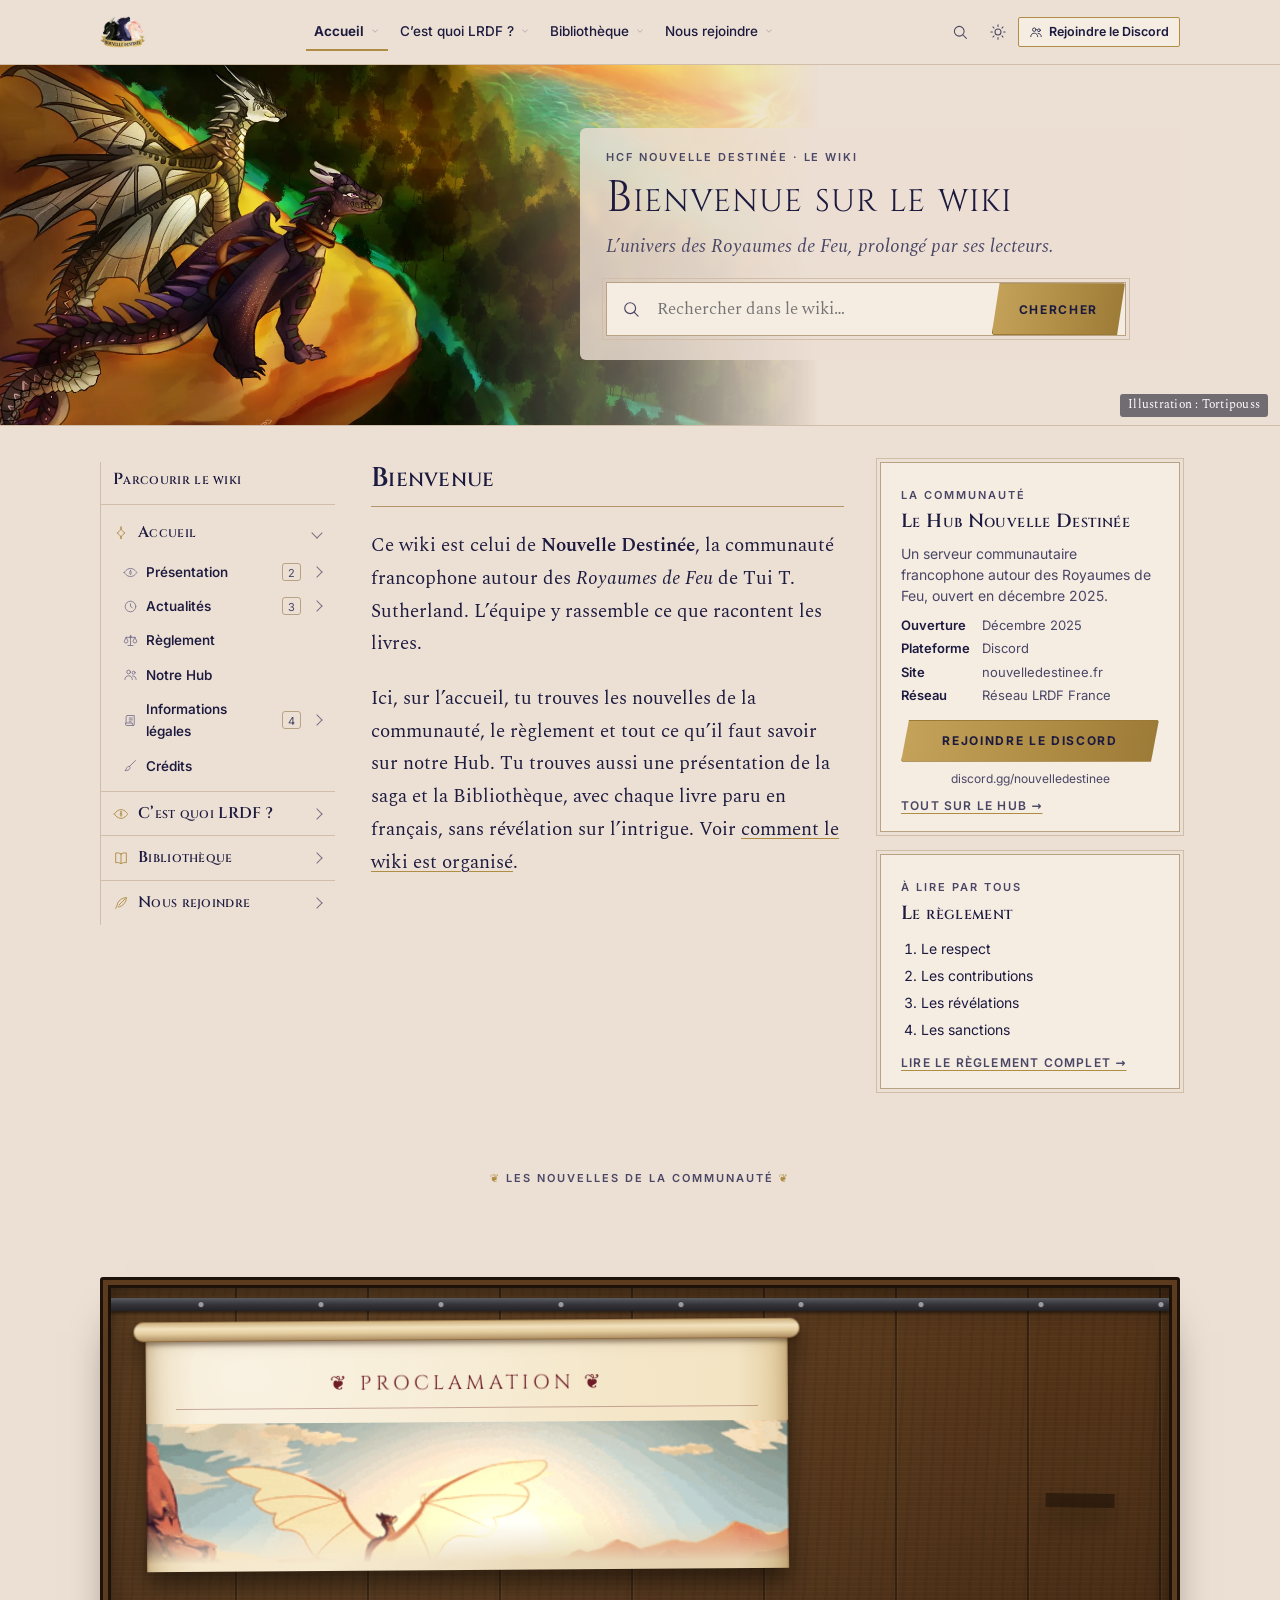
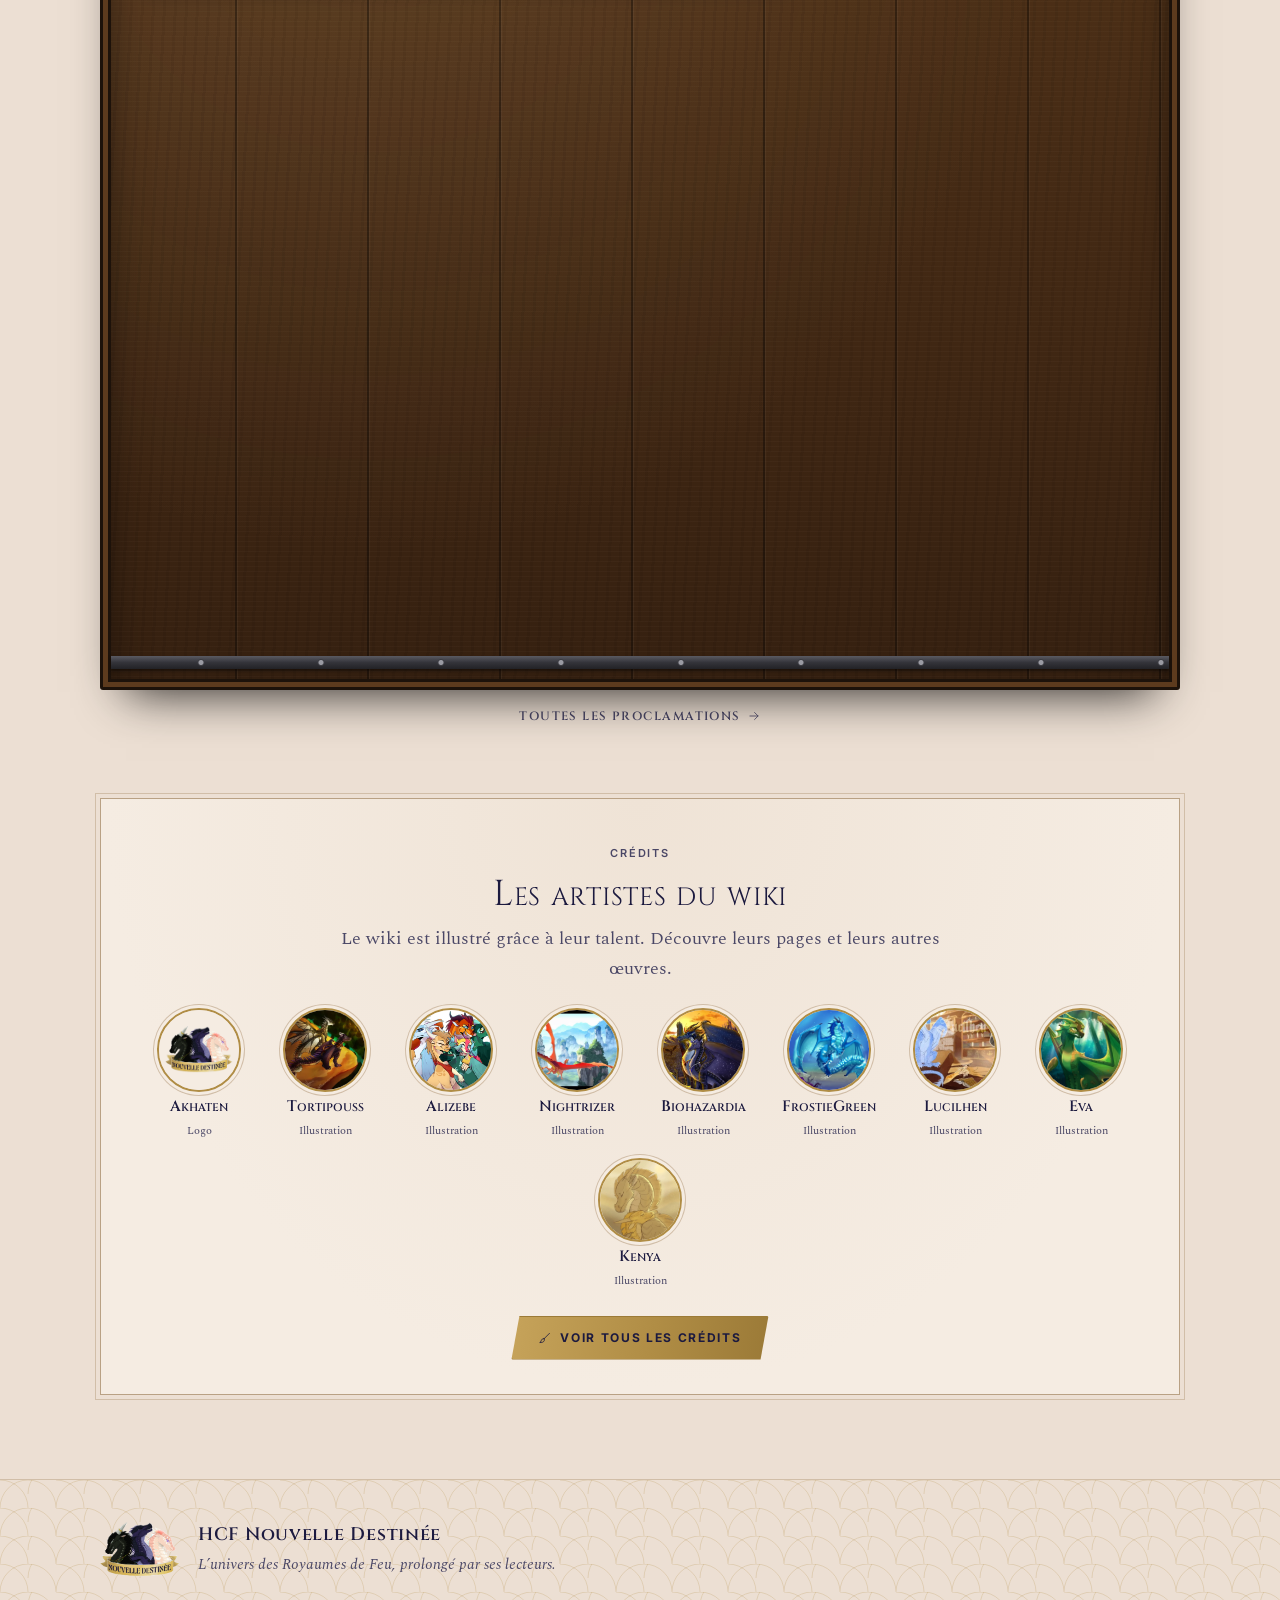
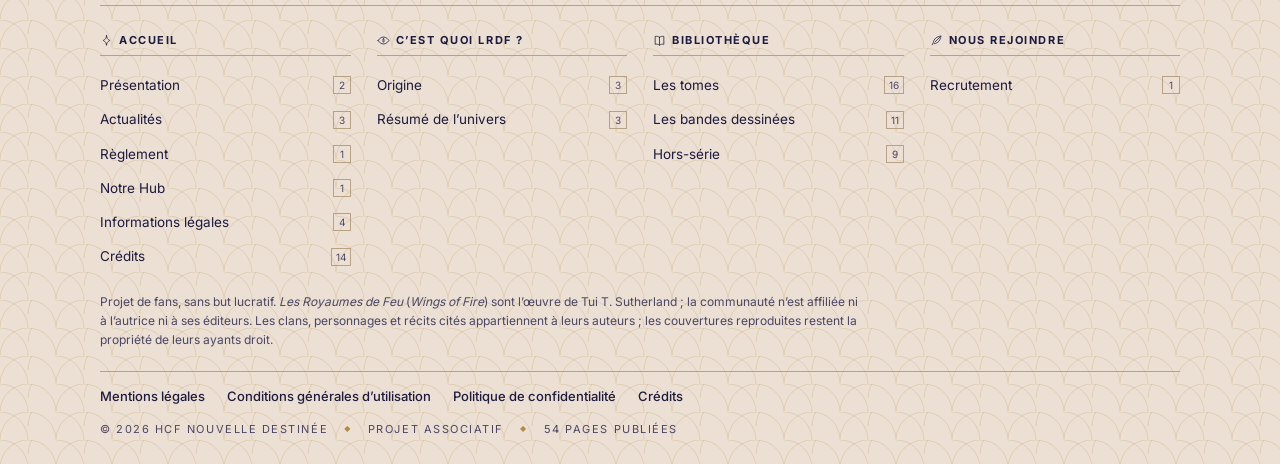
==== index.html @ 65eb78a8 "Ajout du wiki statique (GitHub Pages) Co-authored-by: Copilot App <223556219+Copilot@users.noreply.g" ====
<!DOCTYPE html>
<html lang="fr" data-theme="clair">
<head>
<meta charset="utf-8">
<meta name="viewport" content="width=device-width, initial-scale=1">
<title>Wiki Nouvelle Destinée</title>
<meta name="description" content="Le wiki de Nouvelle Destinée, hub communautaire francophone autour des Royaumes de Feu : la saga, son autrice et tous ses livres parus en français, sans révélation.">
<link rel="icon" href="img/favicon.png">
<link rel="stylesheet" href="css/charte.css">
<link rel="stylesheet" href="css/wiki.css">
<link rel="stylesheet" href="css/statique.css">
</head>
<body>
<a class="lien-evitement" href="#contenu" onclick="event.preventDefault();document.getElementById('contenu').focus()">Aller au contenu</a>
<header id="entete" class="entete"></header>
<main id="contenu" tabindex="-1"></main>
<footer id="pied" class="pied ecailles"></footer>
<noscript><p style="padding:40px;text-align:center">Le wiki a besoin de JavaScript pour s’afficher.</p></noscript>
<script src="js/icones.js"></script>
<script src="js/donnees.js"></script>
<script src="js/wiki.js"></script>
</body>
</html>
---- css/charte.css ----
/* Polices auto-hébergées (fichiers du site) */
@font-face{font-family:'Cinzel';font-weight:400;font-style:normal;font-display:swap;src:url(../fonts/Cinzel-400.woff2) format('woff2')}
@font-face{font-family:'Cinzel';font-weight:600;font-style:normal;font-display:swap;src:url(../fonts/Cinzel-600.woff2) format('woff2')}
@font-face{font-family:'Spectral';font-weight:400;font-style:normal;font-display:swap;src:url(../fonts/Spectral-400.woff2) format('woff2')}
@font-face{font-family:'Spectral';font-weight:400;font-style:italic;font-display:swap;src:url(../fonts/Spectral-400-italic.woff2) format('woff2')}
@font-face{font-family:'Spectral';font-weight:600;font-style:normal;font-display:swap;src:url(../fonts/Spectral-600.woff2) format('woff2')}
@font-face{font-family:'Inter Variable';font-weight:100 900;font-style:normal;font-display:swap;src:url(../fonts/Inter-variable.woff2) format('woff2')}
/* ==========================================================================
   Charte Nouvelle Destinée (CONDITION F-04)
   Parchemin + écailles, encre bleu nuit, accents or ; thème sombre « nuit ».
   ========================================================================== */

:root {
  --fond: #ecdfd3;
  --fond-2: #e4d4c6;
  --papier: #f5ece2;
  --papier-2: #efe3d6;
  --encre: #1c1a3f;
  --encre-2: #4a4766;
  --encre-3: #7a7590;
  --or: #b08d45;
  --or-vif: #c9a55a;
  --or-pale: #e7d3a4;
  --bordeaux: #8c2832;
  --trait: #d1bea8;
  --trait-fort: #b9a184;
  --ombre: 0 1px 0 rgba(255, 255, 255, 0.6) inset, 0 10px 28px -18px rgba(40, 24, 10, 0.45);
  --ecaille: rgba(176, 141, 69, 0.13);
  --voile-hero: linear-gradient(180deg, rgba(236, 223, 211, 0) 0%, rgba(228, 212, 198, 0.6) 100%);
  --rose: #c9a6a6;

  --ciel: #b2221a;
  --sable: #6d5939;
  --boue: #805139;
  --pluie: #006b37;
  --mer: #005fa2;
  --ailesnuit: #5c529b;
  --glace: #00666f;
  --feuille: #4d6400;
  --soie: #963c6b;
  --guepe: #795600;
  --nymphe: #a03b00;

  /* Teintes vitrail (relevées sur les blasons) : décor seulement, jamais pour du texte */
  --ciel-vitrail: #a8140f;
  --sable-vitrail: #b09a78;
  --boue-vitrail: #9c6a52;
  --pluie-vitrail: #3f9a62;
  --mer-vitrail: #1b86cc;
  --ailesnuit-vitrail: #4a3f86;
  --glace-vitrail: #5fc3cc;
  --feuille-vitrail: #7f9a32;
  --soie-vitrail: #d0709f;
  --guepe-vitrail: #d4a52a;
  --nymphe-vitrail: #e2773a;

  --f-titre: 'Cinzel', 'Trajan Pro', Georgia, serif;
  --f-texte: 'Spectral', Georgia, 'Times New Roman', serif;
  --f-ui: 'Inter Variable', 'Inter', system-ui, -apple-system, 'Segoe UI', sans-serif;

  --largeur: 1080px;
  --rayon: 2px;
  color-scheme: light;
}

:root[data-theme='sombre'] {
  --fond: #0e0b24;
  --fond-2: #141033;
  --papier: #19143a;
  --papier-2: #1f1945;
  --encre: #efe6d6;
  --encre-2: #c3b9d4;
  --encre-3: #8d84a6;
  --or: #d2b46d;
  --or-vif: #e2c681;
  --or-pale: #5b4b2a;
  --bordeaux: #d27a82;
  --trait: #2c2557;
  --trait-fort: #3c3470;
  --ombre: 0 1px 0 rgba(255, 255, 255, 0.04) inset, 0 14px 32px -20px rgba(0, 0, 0, 0.8);
  --ecaille: rgba(210, 180, 109, 0.08);
  --voile-hero: linear-gradient(180deg, rgba(14, 11, 36, 0) 0%, rgba(20, 16, 51, 0.7) 100%);
  /* Teintes des clans relevées pour rester lisibles sur la nuit (≥ 4,5:1) */
  --ciel: #e8584a;
  --sable: #9a8563;
  --boue: #b07c64;
  --pluie: #3d9961;
  --mer: #278ed4;
  --ailesnuit: #877fcc;
  --glace: #2a969f;
  --feuille: #779228;
  --soie: #c86997;
  --guepe: #ae8100;
  --nymphe: #d46b2c;
  color-scheme: dark;
}

/* ---------- Base ---------- */
*,
*::before,
*::after {
  box-sizing: border-box;
}
html {
  -webkit-text-size-adjust: 100%;
  scroll-padding-top: 90px;
}
body {
  margin: 0;
  background: var(--fond);
  color: var(--encre);
  font-family: var(--f-texte);
  font-size: 18px;
  line-height: 1.65;
  -webkit-font-smoothing: antialiased;
}
a {
  color: inherit;
  text-decoration-color: var(--or);
  text-underline-offset: 3px;
}
a:hover {
  color: var(--or);
}
img {
  max-width: 100%;
  height: auto;
}
:focus-visible {
  outline: 2px solid var(--or);
  outline-offset: 3px;
}
::selection {
  background: var(--or-pale);
  color: var(--encre);
}
.sr {
  position: absolute !important;
  width: 1px;
  height: 1px;
  overflow: hidden;
  clip: rect(0 0 0 0);
  white-space: nowrap;
}
.lien-evitement {
  position: absolute;
  left: -999px;
  top: 8px;
  background: var(--encre);
  color: var(--papier);
  padding: 8px 14px;
  z-index: 100;
}
.lien-evitement:focus {
  left: 8px;
}

.ecailles {
  background-image: url("data:image/svg+xml,%3Csvg xmlns='http://www.w3.org/2000/svg' width='56' height='28' viewBox='0 0 56 28'%3E%3Cpath d='M0 28a28 28 0 0 1 28-28 28 28 0 0 1 28 28M-28 28A28 28 0 0 1 0 0a28 28 0 0 1 28 28M28 14a28 28 0 0 1 28-28' fill='none' stroke='%23b08d45' stroke-opacity='.22' stroke-width='1'/%3E%3C/svg%3E");
  background-size: 56px 28px;
}
:root[data-theme='sombre'] .ecailles {
  background-image: url("data:image/svg+xml,%3Csvg xmlns='http://www.w3.org/2000/svg' width='56' height='28' viewBox='0 0 56 28'%3E%3Cpath d='M0 28a28 28 0 0 1 28-28 28 28 0 0 1 28 28M-28 28A28 28 0 0 1 0 0a28 28 0 0 1 28 28M28 14a28 28 0 0 1 28-28' fill='none' stroke='%23d2b46d' stroke-opacity='.10' stroke-width='1'/%3E%3C/svg%3E");
}

.conteneur {
  width: min(var(--largeur), calc(100% - 40px));
  margin-inline: auto;
}

/* Typo */
h1,
h2,
h3,
h4 {
  font-family: var(--f-titre);
  font-weight: 500;
  letter-spacing: 0.02em;
  line-height: 1.2;
  color: var(--encre);
}
.titre-maj {
  font-variant: small-caps;
  text-transform: none;
}
.surtitre {
  font-family: var(--f-ui);
  font-size: 11px;
  font-weight: 600;
  letter-spacing: 0.18em;
  text-transform: uppercase;
  color: var(--encre-2);
}
.meta {
  font-family: var(--f-ui);
  font-size: 13px;
  color: var(--encre-3);
}

/* ---------- Boutons ---------- */
.btn {
  display: inline-flex;
  align-items: center;
  justify-content: center;
  gap: 8px;
  font-family: var(--f-ui);
  font-size: 12px;
  font-weight: 700;
  letter-spacing: 0.14em;
  text-transform: uppercase;
  padding: 11px 20px;
  border: 1px solid var(--trait-fort);
  background: var(--papier);
  color: var(--encre);
  text-decoration: none;
  cursor: pointer;
  border-radius: var(--rayon);
  transition: background 0.15s, border-color 0.15s, color 0.15s, transform 0.15s;
}
.btn:hover {
  border-color: var(--or);
  color: var(--encre);
}
.btn-or {
  background: linear-gradient(100deg, #c6a35a, #b08d45 55%, #9b7a37);
  border-color: #9b7a37;
  color: #1c1a3f;
  clip-path: polygon(8px 0, 100% 0, calc(100% - 8px) 100%, 0 100%);
  padding-inline: 26px;
}
.btn-or:hover {
  filter: brightness(1.06);
  color: #1c1a3f;
}
.btn-fin {
  font-size: 11px;
  padding: 7px 12px;
}
.btn[disabled] {
  opacity: 0.55;
  cursor: not-allowed;
}
.btn-lien {
  background: none;
  border: 0;
  padding: 0;
  font: inherit;
  color: inherit;
  cursor: pointer;
  text-decoration: underline;
  text-decoration-color: var(--or);
}

/* ---------- En-tête ---------- */
.entete {
  position: sticky;
  top: 0;
  z-index: 40;
  background: color-mix(in srgb, var(--fond) 92%, transparent);
  backdrop-filter: blur(8px);
  border-bottom: 1px solid var(--trait);
}
.entete-ligne {
  display: flex;
  align-items: center;
  gap: 24px;
  height: 64px;
}
.marque {
  display: flex;
  align-items: center;
  gap: 10px;
  text-decoration: none;
  flex-shrink: 0;
}
.marque img {
  width: 46px;
  height: auto;
}
.marque-texte {
  display: flex;
  flex-direction: column;
  line-height: 1;
}
.marque-texte small {
  font-family: var(--f-ui);
  font-size: 9px;
  letter-spacing: 0.32em;
  color: var(--or);
  font-weight: 700;
}
.marque-texte span {
  font-family: var(--f-titre);
  font-size: 15px;
  letter-spacing: 0.06em;
}
.nav-principale {
  display: flex;
  align-items: center;
  gap: 4px;
  margin-inline: auto;
}
.nav-item {
  position: relative;
}
.nav-bouton {
  display: inline-flex;
  align-items: center;
  gap: 6px;
  font-family: var(--f-ui);
  font-size: 13.5px;
  font-weight: 500;
  color: var(--encre);
  background: none;
  border: 0;
  padding: 10px 10px;
  cursor: pointer;
  text-decoration: none;
  border-bottom: 2px solid transparent;
}
.nav-bouton[aria-current='true'] {
  border-bottom-color: var(--or);
  font-weight: 650;
}
.nav-bouton svg {
  width: 15px;
  height: 15px;
  color: var(--encre-2);
}
.nav-bouton .chevron {
  width: 10px;
  height: 10px;
  opacity: 0.55;
}
.cadenas {
  width: 12px !important;
  height: 12px !important;
  color: var(--or) !important;
}
.mega {
  position: absolute;
  top: calc(100% + 6px);
  left: 50%;
  transform: translateX(-50%);
  width: 320px;
  background: var(--papier);
  border: 1px solid var(--trait-fort);
  box-shadow: var(--ombre), 0 18px 40px -20px rgba(0, 0, 0, 0.35);
  padding: 16px;
  z-index: 50;
}
.mega p {
  font-size: 14px;
  line-height: 1.45;
  color: var(--encre-2);
  margin: 0 0 12px;
  padding-bottom: 12px;
  border-bottom: 1px solid var(--trait);
}
.mega a {
  display: grid;
  grid-template-columns: 30px 1fr auto;
  gap: 10px;
  align-items: center;
  padding: 8px 6px;
  text-decoration: none;
}
.mega a:hover {
  background: var(--papier-2);
  color: var(--encre);
}
.mega .ico-tuile {
  width: 30px;
  height: 30px;
  display: grid;
  place-items: center;
  border: 1px solid var(--trait-fort);
  color: var(--encre-2);
}
.mega .ico-tuile svg {
  width: 15px;
  height: 15px;
}
.mega strong {
  display: block;
  font-family: var(--f-titre);
  font-weight: 600;
  font-size: 14px;
  letter-spacing: 0.04em;
}
.mega small {
  font-family: var(--f-ui);
  font-size: 12px;
  color: var(--encre-3);
}
.compteur {
  font-family: var(--f-ui);
  font-size: 10px;
  min-width: 18px;
  height: 18px;
  padding: 0 4px;
  display: inline-grid;
  place-items: center;
  border: 1px solid var(--trait-fort);
  color: var(--encre-2);
}
.outils {
  display: flex;
  align-items: center;
  gap: 6px;
}
.outil {
  width: 36px;
  height: 36px;
  display: grid;
  place-items: center;
  background: none;
  border: 0;
  color: var(--encre-2);
  cursor: pointer;
  text-decoration: none;
}
.outil:hover {
  color: var(--or);
}
.outil svg {
  width: 18px;
  height: 18px;
}
.touche {
  font-family: var(--f-ui);
  font-size: 10px;
  border: 1px solid var(--trait-fort);
  padding: 0 5px;
  margin-left: -6px;
  color: var(--encre-3);
}
.compte-menu {
  position: relative;
}
.compte-menu summary {
  list-style: none;
  cursor: pointer;
}
.compte-menu summary::-webkit-details-marker {
  display: none;
}
.compte-menu .mega {
  left: auto;
  right: 0;
  transform: none;
  width: 260px;
}
.burger {
  display: none;
}

/* Barre secondaire (onglets) */
.sous-nav {
  border-bottom: 1px solid var(--trait);
  background: color-mix(in srgb, var(--papier) 60%, transparent);
}
.sous-nav .conteneur {
  display: flex;
  gap: 4px;
  overflow-x: auto;
  scrollbar-width: none;
}
.sous-nav a {
  display: inline-flex;
  align-items: center;
  gap: 8px;
  padding: 12px 12px;
  font-family: var(--f-ui);
  font-size: 13px;
  text-decoration: none;
  white-space: nowrap;
  border-bottom: 2px solid transparent;
  color: var(--encre-2);
}
.sous-nav a[aria-current='page'] {
  color: var(--encre);
  border-bottom-color: var(--or);
  font-weight: 650;
}
.sous-nav .racine {
  font-weight: 650;
  color: var(--encre);
  border-right: 1px solid var(--trait);
  margin-right: 6px;
}
.sous-nav svg {
  width: 14px;
  height: 14px;
}

/* ---------- Héros ---------- */
.hero {
  position: relative;
  border-bottom: 1px solid var(--trait);
  padding: 30px 0 38px;
}
.hero::after {
  content: '';
  position: absolute;
  inset: 0;
  background: var(--voile-hero);
  pointer-events: none;
}
.hero > * {
  position: relative;
  z-index: 1;
}
.ariane {
  display: flex;
  flex-wrap: wrap;
  gap: 6px;
  font-family: var(--f-ui);
  font-size: 11px;
  letter-spacing: 0.12em;
  text-transform: uppercase;
  color: var(--encre-2);
  margin: 0 0 22px;
  padding: 0;
  list-style: none;
}
.ariane li + li::before {
  content: '›';
  margin-right: 6px;
  opacity: 0.5;
}
.ariane a {
  text-decoration: none;
}
.ariane [aria-current] {
  color: var(--encre);
  font-weight: 650;
}
.hero-grille {
  display: grid;
  grid-template-columns: auto 1fr auto;
  gap: 28px;
  align-items: start;
}
.hero h1 {
  font-size: clamp(30px, 4.6vw, 50px);
  margin: 4px 0 12px;
  font-variant: small-caps;
}
.hero .chapo {
  font-size: 19px;
  line-height: 1.6;
  color: var(--encre-2);
  max-width: 560px;
  margin: 0;
}
.hero .chapo.avertissement {
  color: var(--bordeaux);
  font-style: italic;
}
.tuile {
  width: 96px;
  height: 96px;
  display: grid;
  place-items: center;
  border: 1px solid var(--trait-fort);
  background: var(--papier);
  color: var(--encre);
  box-shadow: var(--ombre);
}
.tuile svg {
  width: 40px;
  height: 40px;
}
.etiquettes {
  display: flex;
  flex-wrap: wrap;
  gap: 8px;
  margin-top: 18px;
}
.etiquette {
  font-family: var(--f-ui);
  font-size: 10.5px;
  font-weight: 650;
  letter-spacing: 0.12em;
  text-transform: uppercase;
  border: 1px solid var(--trait-fort);
  padding: 3px 8px;
  color: var(--encre-2);
  background: var(--papier);
}
.etiquette::before {
  content: '• ';
}
.etiquette.canon {
  background: var(--papier-2);
  color: var(--encre);
}
.etiquette.communaute {
  border-color: var(--or);
  color: var(--or);
}
.couverture-hero {
  width: 170px;
  box-shadow: 8px 10px 0 -2px var(--trait), var(--ombre);
  border-right: 6px solid var(--papier-2);
}
.medaillon {
  width: 100px;
  height: 100px;
  border-radius: 50%;
  overflow: hidden;
  border: 4px solid var(--papier);
  box-shadow: 0 0 0 1px var(--trait-fort), 0 10px 22px -12px rgba(0, 0, 0, 0.5);
  background: var(--papier-2);
  display: grid;
  place-items: center;
}
.medaillon img {
  width: 100%;
  height: 100%;
  object-fit: cover;
}
.medaillon-vide {
  font-family: var(--f-titre);
  font-size: 30px;
  color: var(--or);
}

/* ---------- Cartes ---------- */
.grille-cartes {
  display: grid;
  grid-template-columns: repeat(auto-fill, minmax(min(230px, 100%), 1fr));
  gap: 18px;
  padding: 36px 0 56px;
}
.carte {
  position: relative;
  display: flex;
  flex-direction: column;
  background: var(--papier);
  border: 1px solid var(--trait);
  outline: 1px solid var(--trait);
  outline-offset: 3px;
  padding: 20px 20px 16px;
  text-decoration: none;
  transition: transform 0.18s, box-shadow 0.18s, border-color 0.18s;
  box-shadow: var(--ombre);
  min-height: 210px;
}
.carte:hover {
  transform: translateY(-2px);
  border-color: var(--or);
  color: var(--encre);
}
.carte .ico {
  color: var(--encre);
  margin-bottom: 14px;
}
.carte .ico svg {
  width: 30px;
  height: 30px;
}
.carte h3 {
  font-size: 18px;
  margin: 4px 0 8px;
  font-variant: small-caps;
}
.carte p {
  font-family: var(--f-ui);
  font-size: 13.5px;
  line-height: 1.55;
  color: var(--encre-2);
  margin: 0 0 14px;
  flex: 1;
}
.carte .pied-carte {
  display: flex;
  justify-content: space-between;
  align-items: center;
  border-top: 1px solid var(--trait);
  padding-top: 10px;
  font-family: var(--f-ui);
  font-size: 11px;
  letter-spacing: 0.14em;
  text-transform: uppercase;
  color: var(--encre-2);
}
.carte .bandeau-carte {
  margin: -20px -20px 16px;
  height: 84px;
  display: grid;
  place-items: center;
  border-bottom: 1px solid var(--trait);
  background: linear-gradient(160deg, var(--papier-2), var(--fond-2));
  color: var(--encre-2);
}
.carte.verrou {
  opacity: 0.88;
}
.carte.verrou .ico-verrou {
  position: absolute;
  top: 12px;
  right: 12px;
  color: var(--or);
}

/* Groupes (cycles, continents) */
.groupe {
  margin: 34px 0 10px;
}
.groupe-titre {
  display: flex;
  align-items: baseline;
  gap: 10px;
  border-left: 3px solid var(--or);
  background: linear-gradient(90deg, var(--papier), transparent);
  padding: 10px 18px;
  margin-bottom: 22px;
}
.groupe-titre h2 {
  font-size: 19px;
  margin: 0;
  font-variant: small-caps;
}
.groupe-titre span {
  font-size: 13px;
  font-style: italic;
  color: var(--encre-2);
}

.grille-couvertures {
  display: grid;
  grid-template-columns: repeat(auto-fill, minmax(min(170px, 100%), 1fr));
  gap: 28px 24px;
}
.couv {
  text-decoration: none;
  text-align: center;
}
.couv .image {
  aspect-ratio: 2 / 3;
  background: linear-gradient(160deg, var(--papier-2), var(--fond-2));
  border: 1px solid var(--trait);
  border-right-width: 6px;
  box-shadow: 6px 8px 0 -3px var(--trait), var(--ombre);
  overflow: hidden;
  display: grid;
  place-items: center;
  transition: transform 0.2s;
}
.couv:hover .image {
  transform: translateY(-3px) rotate(-0.6deg);
}
.couv .image img {
  width: 100%;
  height: 100%;
  object-fit: cover;
}
.couv .type {
  margin-top: 14px;
}
.couv h3 {
  font-size: 14px;
  margin: 4px 0 2px;
  font-variant: small-caps;
}
.couv em {
  font-size: 13px;
  color: var(--encre-2);
}

.grille-medaillons {
  display: grid;
  grid-template-columns: repeat(auto-fill, minmax(min(190px, 100%), 1fr));
  gap: 34px 20px;
  text-align: center;
}
.medaillon-lien {
  text-decoration: none;
}
.medaillon-lien .medaillon {
  width: 132px;
  height: 132px;
  margin: 0 auto 12px;
  transition: transform 0.2s, box-shadow 0.2s;
}
.medaillon-lien:hover .medaillon {
  transform: scale(1.04);
  box-shadow: 0 0 0 1px var(--or), 0 0 0 6px color-mix(in srgb, var(--or) 25%, transparent);
}
.medaillon-lien small {
  font-family: var(--f-ui);
  font-size: 10px;
  letter-spacing: 0.16em;
  text-transform: uppercase;
  color: var(--encre-2);
}
.medaillon-lien h3 {
  font-size: 18px;
  margin: 0 0 6px;
  font-variant: small-caps;
}
.medaillon-lien p {
  font-size: 14px;
  line-height: 1.45;
  color: var(--encre-2);
  margin: 0;
}

/* ---------- Article ---------- */
.article-grille {
  display: grid;
  grid-template-columns: 200px minmax(0, 1fr) 210px;
  gap: 40px;
  padding: 36px 0 70px;
  align-items: start;
}
.panneau {
  background: var(--papier);
  border: 1px solid var(--trait);
  outline: 1px solid var(--trait);
  outline-offset: 3px;
  padding: 14px 14px;
  box-shadow: var(--ombre);
}
.laterale {
  position: sticky;
  top: 86px;
}
.laterale > a.panneau {
  display: flex;
  gap: 10px;
  align-items: center;
  margin-bottom: 18px;
  text-decoration: none;
}
.laterale > a.panneau strong {
  font-family: var(--f-titre);
  font-weight: 600;
  font-size: 15px;
  display: block;
}
.laterale > a.panneau svg {
  width: 18px;
  height: 18px;
  color: var(--encre-2);
}
.liste-laterale {
  list-style: none;
  margin: 0;
  padding: 0;
  border-left: 1px solid var(--trait-fort);
}
.liste-laterale a {
  display: block;
  font-family: var(--f-ui);
  font-size: 13px;
  line-height: 1.35;
  padding: 7px 12px;
  text-decoration: none;
  color: var(--encre-2);
}
.liste-laterale a[aria-current='page'] {
  background: var(--papier-2);
  color: var(--encre);
  font-weight: 650;
  box-shadow: -2px 0 0 var(--or);
}
.cartouche dl {
  margin: 0;
}
.cartouche-titre {
  display: flex;
  align-items: center;
  gap: 8px;
  font-family: var(--f-titre);
  font-size: 12px;
  letter-spacing: 0.16em;
  color: var(--or);
  padding-bottom: 10px;
  border-bottom: 1px solid var(--trait);
  margin-bottom: 10px;
}
.cartouche dt {
  font-family: var(--f-ui);
  font-size: 10px;
  letter-spacing: 0.14em;
  text-transform: uppercase;
  color: var(--encre-3);
  margin-top: 10px;
}
.cartouche dd {
  font-family: var(--f-ui);
  font-size: 13.5px;
  margin: 2px 0 0;
  padding-bottom: 8px;
  border-bottom: 1px solid var(--trait);
}
.cartouche dd:last-child {
  border-bottom: 0;
}
.sommaire {
  margin-top: 26px;
}
.sommaire h2 {
  font-family: var(--f-ui);
  font-size: 11px;
  letter-spacing: 0.16em;
  text-transform: uppercase;
  color: var(--or);
  font-weight: 650;
  margin: 0 0 10px;
}
.sommaire ol {
  list-style: none;
  margin: 0;
  padding: 0;
  border-left: 1px solid var(--trait-fort);
}
.sommaire a {
  display: block;
  font-family: var(--f-ui);
  font-size: 13px;
  padding: 6px 12px;
  text-decoration: none;
  color: var(--encre-2);
}
.sommaire .n3 a {
  padding-left: 26px;
  font-size: 12.5px;
}
.sommaire a.actif {
  color: var(--encre);
  box-shadow: -2px 0 0 var(--or);
  font-weight: 600;
}

/* Corps de texte */
.corps {
  min-width: 0;
}
.corps p {
  margin: 0 0 1.05em;
}
.corps h2 {
  font-size: 24px;
  margin: 1.8em 0 0.6em;
  padding-bottom: 6px;
  border-bottom: 1px solid var(--trait-fort);
  font-variant: small-caps;
}
.corps h3 {
  font-size: 19px;
  margin: 1.5em 0 0.5em;
  font-variant: small-caps;
}
.corps > .section:first-child .bloc:first-child h2 {
  margin-top: 0;
}
.corps blockquote {
  margin: 1.2em 0;
  padding: 4px 0 4px 20px;
  border-left: 3px solid var(--or);
  font-style: italic;
  color: var(--encre-2);
}
.corps ul,
.corps ol {
  padding-left: 1.3em;
}
.corps li {
  margin: 0.25em 0;
}
.lettrine > p:first-of-type::first-letter {
  float: left;
  font-family: var(--f-titre);
  font-size: 3.6em;
  line-height: 0.82;
  padding: 6px 10px 0 0;
  color: var(--or);
}

.section {
  display: grid;
  gap: 28px;
  margin-bottom: 8px;
}
.section.d-1 {
  grid-template-columns: 1fr;
}
.section.d-2 {
  grid-template-columns: 1fr 1fr;
}
.section.d-2-1 {
  grid-template-columns: 2fr 1fr;
}
.section.d-1-2 {
  grid-template-columns: 1fr 2fr;
}
.section.d-3 {
  grid-template-columns: repeat(3, 1fr);
}
.section.fond-parchemin,
.section.fond-ecailles,
.section.fond-nuit {
  padding: 22px 24px;
  margin: 18px 0;
  border: 1px solid var(--trait);
}
.section.fond-parchemin {
  background: var(--papier);
}
.section.fond-nuit {
  background: #17123a;
  color: #efe6d6;
}
.section.fond-nuit h2,
.section.fond-nuit h3 {
  color: #efe6d6;
}
.colonne {
  min-width: 0;
}

.bloc {
  margin-bottom: 1.1em;
}
.t-s {
  font-size: 0.88em;
}
.t-l {
  font-size: 1.12em;
}
.t-xl {
  font-size: 1.3em;
}
.a-centre {
  text-align: center;
}
.a-droite {
  text-align: right;
}
.e-gravure {
  border: 1px solid var(--trait-fort);
  outline: 1px solid var(--trait-fort);
  outline-offset: 4px;
  padding: 16px 18px;
  margin: 10px 4px 20px;
}
.e-ombre {
  box-shadow: 0 14px 30px -18px rgba(0, 0, 0, 0.45);
  background: var(--papier);
  padding: 16px 18px;
}
.e-ecailles {
  padding: 16px 18px;
  border: 1px solid var(--trait);
}
.e-vitrail img {
  border-radius: 50%;
  border: 5px solid var(--papier);
  box-shadow: 0 0 0 1px var(--trait-fort);
}
.c-or {
  color: var(--or);
}
.c-bordeaux {
  color: var(--bordeaux);
}
.c-nuit {
  color: #2d2566;
}
:root[data-theme='sombre'] .c-nuit {
  color: #a99ff0;
}
.c-parchemin {
  color: #8b6f4e;
}
.c-ciel { color: var(--ciel); }
.c-sable { color: var(--sable); }
.c-boue { color: var(--boue); }
.c-pluie { color: var(--pluie); }
.c-mer { color: var(--mer); }
.c-ailesnuit { color: var(--ailesnuit); }
.c-glace { color: var(--glace); }
.c-feuille { color: var(--feuille); }
.c-soie { color: var(--soie); }
.c-guepe { color: var(--guepe); }
.c-nymphe { color: var(--nymphe); }

.bloc-encadre {
  background: var(--papier);
  padding: 18px 20px;
  border: 1px solid var(--trait);
}
.bloc-encadre > strong {
  display: block;
  font-family: var(--f-titre);
  font-size: 16px;
  margin-bottom: 8px;
  letter-spacing: 0.04em;
}
.bloc-citation {
  margin: 1.4em 0;
  text-align: center;
}
.bloc-citation p {
  font-size: 1.25em;
  font-style: italic;
  margin: 0 0 6px;
}
.bloc-citation p::before {
  content: '« ';
  color: var(--or);
}
.bloc-citation p::after {
  content: ' »';
  color: var(--or);
}
.bloc-citation cite {
  font-family: var(--f-ui);
  font-size: 12px;
  letter-spacing: 0.12em;
  text-transform: uppercase;
  color: var(--encre-3);
  font-style: normal;
}
figure {
  margin: 0;
}
.figure img {
  display: block;
  width: 100%;
}
figcaption {
  font-family: var(--f-ui);
  font-size: 12px;
  color: var(--encre-3);
  text-align: center;
  margin-top: 6px;
  line-height: 1.4;
}
figcaption strong {
  display: block;
  color: var(--encre-2);
}
.planches {
  display: grid;
  gap: 16px;
}
.planches.n-2 {
  grid-template-columns: 1fr 1fr;
}
.planches.n-3 {
  grid-template-columns: repeat(3, 1fr);
}
.planches.n-4 {
  grid-template-columns: repeat(2, 1fr);
}
.planches img {
  border: 1px solid var(--trait);
  background: #fff;
}
.bloc-medaillon {
  text-align: center;
}
.bloc-medaillon .medaillon {
  width: 140px;
  height: 140px;
  margin: 0 auto 10px;
}

/* ---------- Blasons de clan (vitraux) ----------
   Le vitrail porte déjà son cerclage de plomb : pas de bord papier ni d'anneau,
   seulement une ombre portée et un halo à la teinte du clan au survol. */
.medaillon.blason {
  border: 0;
  border-radius: 50%;
  background: transparent;
  overflow: visible;
  box-shadow: none;
  filter: drop-shadow(0 8px 10px rgba(40, 24, 10, 0.35));
}
:root[data-theme='sombre'] .medaillon.blason {
  filter: drop-shadow(0 0 14px color-mix(in srgb, var(--halo, var(--or)) 35%, transparent)) drop-shadow(0 8px 12px rgba(0, 0, 0, 0.6));
}
.medaillon.blason img {
  object-fit: contain;
}
.medaillon-lien:hover .medaillon.blason {
  box-shadow: none;
  filter: drop-shadow(0 0 10px color-mix(in srgb, var(--halo, var(--or)) 60%, transparent)) drop-shadow(0 8px 10px rgba(40, 24, 10, 0.35));
}
.medaillon-hero.blason {
  width: 210px;
  height: 210px;
}
@media (max-width: 720px) {
  .medaillon-hero.blason {
    width: 150px;
    height: 150px;
  }
}
.bloc-article {
  margin: 1.6em 0;
}
.bloc-article h2 {
  margin-top: 0 !important;
}
.bloc-tableau {
  overflow-x: auto;
}
.bloc-tableau table {
  width: 100%;
  border-collapse: collapse;
  font-family: var(--f-ui);
  font-size: 14px;
}
.bloc-tableau th,
.bloc-tableau td {
  border-bottom: 1px solid var(--trait);
  padding: 8px 10px;
  text-align: left;
  vertical-align: top;
}
.bloc-tableau th {
  font-size: 11px;
  letter-spacing: 0.12em;
  text-transform: uppercase;
  color: var(--encre-2);
  border-bottom: 2px solid var(--trait-fort);
}
.bloc-pj a {
  display: inline-flex;
  gap: 10px;
  align-items: center;
  padding: 12px 16px;
  border: 1px solid var(--trait-fort);
  background: var(--papier);
  text-decoration: none;
  font-family: var(--f-ui);
  font-size: 14px;
}
.separateur {
  border: 0;
  height: 18px;
  margin: 2em 0;
  background: radial-gradient(circle, var(--or) 2.5px, transparent 3px) center / 18px 18px no-repeat,
    linear-gradient(var(--trait-fort), var(--trait-fort)) center / 100% 1px no-repeat;
}
.separateur.simple {
  background: linear-gradient(var(--trait-fort), var(--trait-fort)) center / 100% 1px no-repeat;
}
.separateur.ecailles {
  height: 14px;
  opacity: 0.8;
}
.cartes-renvoi {
  display: grid;
  grid-template-columns: repeat(auto-fill, minmax(min(190px, 100%), 1fr));
  gap: 14px;
}
.cartes-renvoi .carte {
  min-height: 0;
}

/* Fin d'article */
.fin {
  display: flex;
  align-items: center;
  gap: 16px;
  font-family: var(--f-titre);
  font-size: 11px;
  letter-spacing: 0.2em;
  color: var(--encre-3);
  margin: 46px 0 18px;
}
.fin::before,
.fin::after {
  content: '';
  flex: 1;
  height: 1px;
  background: var(--trait-fort);
}
.fin-ligne {
  display: flex;
  justify-content: space-between;
  align-items: center;
  gap: 16px;
  flex-wrap: wrap;
}
.prec-suiv {
  display: grid;
  grid-template-columns: 1fr 1fr;
  gap: 14px;
  margin-top: 26px;
}
.prec-suiv a {
  display: block;
  padding: 14px 16px;
  border: 1px solid var(--trait);
  outline: 1px solid var(--trait);
  outline-offset: 3px;
  background: var(--papier);
  text-decoration: none;
}
.prec-suiv a:hover {
  border-color: var(--or);
}
.prec-suiv .suiv {
  text-align: right;
  grid-column: 2;
}
.prec-suiv strong {
  display: block;
  font-family: var(--f-titre);
  font-weight: 500;
  font-size: 15px;
  margin-top: 4px;
  font-variant: small-caps;
}

/* Spoiler */
.spoiler {
  border: 1px solid var(--trait-fort);
  outline: 1px solid var(--trait);
  outline-offset: 4px;
  background: var(--papier);
  text-align: center;
  padding: 40px 30px 30px;
  margin-bottom: 30px;
}
.spoiler .oeil {
  width: 50px;
  height: 50px;
  margin: 0 auto 16px;
  border: 1px solid var(--trait-fort);
  border-radius: 50%;
  display: grid;
  place-items: center;
  color: var(--bordeaux);
}
.spoiler h2 {
  font-size: 18px;
  border: 0 !important;
  margin: 0 0 12px !important;
}
.spoiler p {
  font-family: var(--f-ui);
  font-size: 14px;
  color: var(--encre-2);
  max-width: 420px;
  margin: 0 auto 18px;
}
.spoiler label {
  display: inline-flex;
  gap: 8px;
  align-items: center;
  font-family: var(--f-ui);
  font-size: 13px;
  margin-top: 16px;
}
.spoiler small {
  display: block;
  margin-top: 12px;
  font-family: var(--f-ui);
  font-size: 11.5px;
  color: var(--encre-3);
}
.masque {
  display: none;
}

/* Invitation (zone membres) */
.invitation {
  max-width: 620px;
  margin: 50px auto 80px;
  text-align: center;
}
.invitation .panneau {
  padding: 40px 34px;
}
.invitation .cadenas-grand {
  width: 56px;
  height: 56px;
  margin: 0 auto 18px;
  display: grid;
  place-items: center;
  border: 1px solid var(--trait-fort);
  border-radius: 50%;
  color: var(--or);
}
.invitation h2 {
  font-size: 24px;
  font-variant: small-caps;
  margin: 0 0 10px;
}
.invitation p {
  color: var(--encre-2);
}
.invitation .actions {
  display: flex;
  gap: 12px;
  justify-content: center;
  flex-wrap: wrap;
  margin-top: 22px;
}

/* ---------- Formulaires ---------- */
.page-formulaire {
  min-height: calc(100vh - 64px);
  display: grid;
  place-items: center;
  padding: 40px 16px 70px;
}
.formulaire {
  width: min(440px, 100%);
  background: var(--papier);
  border: 1px solid var(--trait-fort);
  outline: 1px solid var(--trait);
  outline-offset: 5px;
  padding: 34px 32px 26px;
  box-shadow: var(--ombre);
}
.formulaire.large {
  width: min(640px, 100%);
}
.formulaire .logo-form {
  display: block;
  width: 190px;
  margin: 0 auto 14px;
}
.formulaire h1 {
  font-size: 26px;
  text-align: center;
  margin: 4px 0 6px;
}
.formulaire .intro {
  text-align: center;
  font-size: 15.5px;
  color: var(--encre-2);
  margin: 0 0 24px;
}
.champ {
  margin-bottom: 16px;
}
.champ label,
.champ .libelle {
  display: block;
  font-family: var(--f-ui);
  font-size: 11px;
  letter-spacing: 0.16em;
  text-transform: uppercase;
  color: var(--encre-2);
  margin-bottom: 6px;
}
.champ input,
.champ textarea,
.champ select {
  width: 100%;
  font: inherit;
  font-family: var(--f-ui);
  font-size: 15px;
  padding: 11px 12px;
  border: 1px solid var(--trait-fort);
  background: var(--fond);
  color: var(--encre);
  border-radius: var(--rayon);
}
.champ input:focus {
  border-color: var(--or);
  outline: none;
  box-shadow: 0 0 0 3px color-mix(in srgb, var(--or) 25%, transparent);
}
.champ .aide {
  font-family: var(--f-ui);
  font-size: 12px;
  color: var(--encre-3);
  margin-top: 5px;
}
.mdp {
  position: relative;
}
.mdp button {
  position: absolute;
  right: 8px;
  top: 50%;
  transform: translateY(-50%);
  background: none;
  border: 0;
  font-family: var(--f-ui);
  font-size: 10px;
  letter-spacing: 0.14em;
  text-transform: uppercase;
  color: var(--encre-2);
  cursor: pointer;
}
.case {
  display: flex;
  gap: 10px;
  align-items: flex-start;
  font-family: var(--f-ui);
  font-size: 13.5px;
  line-height: 1.45;
  margin-bottom: 10px;
}
.case input {
  margin-top: 3px;
  accent-color: var(--or);
  width: 16px;
  height: 16px;
  flex-shrink: 0;
}
.piege {
  position: absolute;
  left: -5000px;
}
.formulaire .btn-or {
  width: 100%;
  margin-top: 8px;
  padding-block: 13px;
}
.formulaire .bas {
  text-align: center;
  font-family: var(--f-ui);
  font-size: 13px;
  color: var(--encre-2);
  margin-top: 20px;
  padding-top: 16px;
  border-top: 1px solid var(--trait);
}
.formulaire .liens-bas {
  display: flex;
  justify-content: center;
  gap: 22px;
  font-family: var(--f-ui);
  font-size: 11px;
  letter-spacing: 0.14em;
  text-transform: uppercase;
  margin-top: 16px;
}
.formulaire .liens-bas a {
  text-decoration: none;
}
.alerte {
  font-family: var(--f-ui);
  font-size: 14px;
  padding: 11px 14px;
  margin-bottom: 18px;
  border-left: 3px solid var(--bordeaux);
  background: color-mix(in srgb, var(--bordeaux) 10%, transparent);
}
.alerte.ok {
  border-color: #3d7a50;
  background: color-mix(in srgb, #3d7a50 12%, transparent);
}
.alerte.info {
  border-color: var(--or);
  background: color-mix(in srgb, var(--or) 12%, transparent);
}
.codes-secours {
  display: grid;
  grid-template-columns: 1fr 1fr;
  gap: 6px 14px;
  font-family: 'Courier New', monospace;
  font-size: 15px;
  background: var(--fond);
  border: 1px dashed var(--trait-fort);
  padding: 14px;
  margin: 14px 0;
}
.qr {
  display: block;
  margin: 10px auto;
  background: #fff;
  padding: 8px;
  border: 1px solid var(--trait);
}
.cle-manuelle {
  font-family: 'Courier New', monospace;
  font-size: 13px;
  word-break: break-all;
  text-align: center;
  background: var(--fond);
  padding: 8px;
}

/* Mon compte */
.compte-grille {
  display: grid;
  grid-template-columns: 1fr 1fr;
  gap: 22px;
  padding: 34px 0 70px;
}
.compte-grille .panneau {
  padding: 22px 22px;
}
.compte-grille h2 {
  font-size: 18px;
  margin: 0 0 12px;
  font-variant: small-caps;
}
.compte-grille .large {
  grid-column: 1 / -1;
}
.danger {
  border-color: color-mix(in srgb, var(--bordeaux) 50%, var(--trait)) !important;
}

/* Recherche */
.recherche-form {
  display: flex;
  gap: 10px;
  margin: 24px 0;
}
.recherche-form input {
  flex: 1;
  font-family: var(--f-ui);
  font-size: 17px;
  padding: 13px 14px;
  border: 1px solid var(--trait-fort);
  background: var(--papier);
  color: var(--encre);
}
.resultats {
  list-style: none;
  padding: 0;
  margin: 0 0 60px;
}
.resultats li {
  border-bottom: 1px solid var(--trait);
  padding: 16px 0;
}
.resultats a {
  font-family: var(--f-titre);
  font-size: 19px;
  text-decoration: none;
  font-variant: small-caps;
}
.resultats p {
  margin: 4px 0 0;
  font-size: 15.5px;
  color: var(--encre-2);
}
.resultats mark {
  background: var(--or-pale);
  color: var(--encre);
  padding: 0 2px;
}

/* ---------- Accueil ---------- */
.accueil-hero {
  text-align: center;
  padding: 46px 0 40px;
  border-bottom: 1px solid var(--trait);
  position: relative;
}
.accueil-hero img.logo {
  width: min(420px, 80vw);
  filter: drop-shadow(0 16px 24px rgba(40, 20, 10, 0.25));
}
.accueil-hero h1 {
  font-size: clamp(26px, 4vw, 40px);
  margin: 14px 0 8px;
  font-variant: small-caps;
}
.accueil-hero .accroche {
  font-style: italic;
  font-size: 20px;
  color: var(--encre-2);
  margin: 0 auto 22px;
  max-width: 640px;
}
.accueil-hero .actions {
  display: flex;
  gap: 12px;
  justify-content: center;
  flex-wrap: wrap;
}
.accueil-texte {
  max-width: 720px;
  margin: 36px auto 0;
}
.titre-section {
  text-align: center;
  margin: 46px 0 0;
}
.titre-section h2 {
  font-size: 26px;
  font-variant: small-caps;
  margin: 6px 0 0;
}

/* ---------- Pied de page ---------- */
.pied {
  border-top: 1px solid var(--trait);
  padding: 40px 0 26px;
  margin-top: 20px;
}
.pied-haut {
  display: flex;
  gap: 18px;
  align-items: center;
  padding-bottom: 26px;
  border-bottom: 1px solid var(--trait-fort);
  margin-bottom: 28px;
}
.pied-haut img {
  width: 80px;
}
.pied-haut strong {
  font-family: var(--f-titre);
  font-size: 18px;
  font-weight: 600;
  letter-spacing: 0.04em;
  display: block;
}
.pied-haut em {
  font-size: 15px;
  color: var(--encre-2);
}
.pied-colonnes {
  display: grid;
  grid-template-columns: repeat(auto-fit, minmax(min(160px, 100%), 1fr));
  gap: 26px;
}
.pied h2 {
  display: flex;
  gap: 6px;
  align-items: center;
  font-family: var(--f-ui);
  font-size: 11px;
  font-weight: 700;
  letter-spacing: 0.14em;
  text-transform: uppercase;
  margin: 0 0 12px;
  padding-bottom: 8px;
  border-bottom: 1px solid var(--trait-fort);
}
.pied h2 svg {
  width: 13px;
  height: 13px;
}
.pied ul {
  list-style: none;
  margin: 0;
  padding: 0;
}
.pied li a,
.pied li button {
  display: flex;
  justify-content: space-between;
  align-items: center;
  width: 100%;
  font-family: var(--f-ui);
  font-size: 13.5px;
  padding: 6px 0;
  text-decoration: none;
  color: var(--encre);
  background: none;
  border: 0;
  cursor: pointer;
  text-align: left;
}
.pied li a:hover,
.pied li button:hover {
  color: var(--or);
}
.pied details {
  margin-top: 28px;
  border-top: 1px solid var(--trait-fort);
  border-bottom: 1px solid var(--trait-fort);
  padding: 10px 0;
}
.pied details summary {
  font-family: var(--f-ui);
  font-size: 11px;
  letter-spacing: 0.14em;
  text-transform: uppercase;
  cursor: pointer;
  color: var(--encre-2);
}
.pied details p {
  font-family: var(--f-ui);
  font-size: 12.5px;
  color: var(--encre-2);
  line-height: 1.6;
  max-width: 760px;
}
.pied-bas {
  display: flex;
  flex-wrap: wrap;
  gap: 10px 16px;
  font-family: var(--f-ui);
  font-size: 11px;
  letter-spacing: 0.14em;
  text-transform: uppercase;
  color: var(--encre-2);
  margin-top: 16px;
}
.pied-bas span + span::before {
  content: '◆';
  color: var(--or);
  margin-right: 16px;
  font-size: 8px;
  vertical-align: 2px;
}

/* Bandeau d'aperçu */
.bandeau-apercu {
  position: sticky;
  top: 0;
  z-index: 60;
  background: var(--encre);
  color: var(--papier);
  font-family: var(--f-ui);
  font-size: 12px;
  letter-spacing: 0.08em;
  padding: 7px 14px;
  display: flex;
  justify-content: space-between;
  gap: 10px;
}
.bandeau-apercu button {
  background: none;
  border: 1px solid currentColor;
  color: inherit;
  font: inherit;
  padding: 2px 8px;
  cursor: pointer;
}

/* ---------- Responsive ---------- */
@media (max-width: 1080px) {
  .article-grille {
    grid-template-columns: minmax(0, 1fr) 220px;
  }
  .article-grille .laterale {
    display: none;
  }
}
@media (max-width: 860px) {
  body {
    font-size: 17px;
  }
  .burger {
    display: grid;
  }
  .nav-principale {
    display: none;
    position: absolute;
    top: 64px;
    left: 0;
    right: 0;
    flex-direction: column;
    align-items: stretch;
    background: var(--papier);
    border-bottom: 1px solid var(--trait-fort);
    padding: 10px 16px 18px;
    gap: 0;
    max-height: calc(100vh - 64px);
    overflow-y: auto;
  }
  .nav-principale.ouverte {
    display: flex;
  }
  .nav-principale .mega {
    position: static;
    transform: none;
    width: auto;
    box-shadow: none;
    border: 0;
    border-left: 2px solid var(--or);
    margin: 0 0 8px 10px;
    padding: 6px 10px;
    background: transparent;
  }
  .nav-principale .mega p {
    display: none;
  }
  .masquer-mobile {
    display: none !important;
  }
  .article-grille {
    grid-template-columns: 1fr;
    gap: 26px;
  }
  .article-grille .droite {
    order: -1;
  }
  .sommaire {
    display: none;
  }
  .hero-grille {
    grid-template-columns: 1fr;
  }
  .hero-grille > .visuel {
    order: -1;
  }
  .tuile {
    width: 64px;
    height: 64px;
  }
  .couverture-hero {
    width: 120px;
  }
  .section.d-2,
  .section.d-2-1,
  .section.d-1-2,
  .section.d-3 {
    grid-template-columns: 1fr;
  }
  .planches.n-3 {
    grid-template-columns: 1fr 1fr;
  }
  .compte-grille {
    grid-template-columns: 1fr;
  }
  .prec-suiv {
    grid-template-columns: 1fr;
  }
  .prec-suiv .suiv {
    grid-column: auto;
  }
  .formulaire {
    padding: 26px 20px 20px;
  }
}
@media (prefers-reduced-motion: reduce) {
  * {
    transition: none !important;
    animation: none !important;
  }
}
@media print {
  .entete,
  .sous-nav,
  .pied,
  .laterale,
  .sommaire,
  .fin-ligne .btn {
    display: none !important;
  }
  .article-grille {
    grid-template-columns: 1fr 200px;
  }
}

/* ---------- Ajustements ---------- */
:where(svg) {
  width: 1.15em;
  height: 1.15em;
  flex-shrink: 0;
}
.nav-bouton,
.btn,
.outils {
  white-space: nowrap;
}
.bandeau-carte svg {
  width: 34px;
  height: 34px;
}
.cartouche-titre svg {
  width: 14px;
  height: 14px;
}
.carte .ico-verrou {
  width: 16px;
  height: 16px;
}
@media (max-width: 1180px) {
  .nav-bouton {
    padding: 10px 7px;
    font-size: 13px;
  }
  .nav-bouton > svg:first-child {
    display: none;
  }
  .entete-ligne {
    gap: 14px;
  }
}
.hero-grille.hero-page {
  grid-template-columns: 1fr auto;
}
@media (max-width: 860px) {
  .hero-grille,
  .hero-grille.hero-page {
    grid-template-columns: 1fr;
    gap: 16px;
  }
  .hero .chapo {
    font-size: 17px;
  }
  .entete-ligne {
    gap: 8px;
  }
  .outils {
    gap: 0;
    margin-left: auto;
  }
  .touche {
    display: none;
  }
  .outils .btn-fin {
    padding: 7px 9px;
    font-size: 10px;
    letter-spacing: 0.08em;
  }
}
@media (max-width: 440px) {
  .marque-texte {
    display: none;
  }
  .marque img {
    width: 52px;
  }
  .ariane {
    font-size: 10px;
  }
}
---- css/wiki.css ----
/* ==========================================================================
   Wiki Nouvelle Destinée — compléments au site v1 (version hébergée sur Claude)
   Livres et blasons animés, tableau de bord staff, éditeur, notes.
   Toutes les valeurs s'appuient sur les jetons de charte.css.
   ========================================================================== */

/* ---------- Bandeau d'état (aperçu hors ligne, etc.) ---------- */
.bandeau-etat {
  font-family: var(--f-ui);
  font-size: 12.5px;
  text-align: center;
  padding: 7px 16px;
  background: var(--or-pale);
  color: var(--encre);
  border-bottom: 1px solid var(--trait-fort);
}

/* ---------- Bouton staff dans l'en-tête ---------- */
.outil.staff {
  position: relative;
}
.pastille {
  position: absolute;
  top: 2px;
  right: 0;
  min-width: 16px;
  height: 16px;
  padding: 0 4px;
  border-radius: 8px;
  background: var(--bordeaux);
  color: #fff;
  font: 600 10px/16px var(--f-ui);
  text-align: center;
}

/* ---------- Corps : éléments rendus depuis le texte ---------- */
.corps ul {
  padding-left: 1.2em;
}
.corps li + li {
  margin-top: 0.3em;
}
.corps table {
  width: 100%;
  border-collapse: collapse;
  font-family: var(--f-ui);
  font-size: 14px;
  margin: 1.2em 0 1.6em;
  background: var(--papier);
  border: 1px solid var(--trait-fort);
}
.corps th {
  text-align: left;
  font-weight: 650;
  font-size: 11px;
  letter-spacing: 0.12em;
  text-transform: uppercase;
  color: var(--encre-2);
  background: var(--papier-2);
  padding: 9px 12px;
  border-bottom: 1px solid var(--trait-fort);
}
.corps td {
  padding: 9px 12px;
  border-top: 1px solid var(--trait);
  vertical-align: top;
  line-height: 1.5;
}
.corps hr {
  border: 0;
  border-top: 1px solid var(--trait-fort);
  margin: 2em 0;
}
.corps code {
  font-family: ui-monospace, Menlo, Consolas, monospace;
  font-size: 0.85em;
  background: var(--papier-2);
  border: 1px solid var(--trait);
  padding: 0 4px;
}
.corps a.lien-mort {
  color: var(--bordeaux);
  text-decoration: underline dotted;
}
.corps .bloc-encadre {
  margin: 1.4em 0;
}
.corps .bloc-encadre p:last-child {
  margin-bottom: 0;
}

/* Passage spoiler repliable */
.spoiler-bloc {
  margin: 1.6em 0;
  border: 1px solid var(--trait-fort);
  outline: 1px solid var(--trait);
  outline-offset: 3px;
  background: var(--papier);
}
.spoiler-bloc > summary {
  list-style: none;
  cursor: pointer;
  display: flex;
  align-items: center;
  gap: 10px;
  padding: 12px 16px;
  font-family: var(--f-ui);
  font-size: 13px;
  font-weight: 600;
  color: var(--bordeaux);
}
.spoiler-bloc > summary::-webkit-details-marker {
  display: none;
}
.spoiler-bloc > summary svg {
  width: 18px;
  height: 18px;
}
.spoiler-bloc > summary small {
  margin-left: auto;
  font-weight: 450;
  color: var(--encre-2);
}
.spoiler-bloc[open] > summary small {
  display: none;
}
.spoiler-bloc > div {
  padding: 2px 18px 6px;
  border-top: 1px dashed var(--trait-fort);
}

/* Sommaire : boutons (le # sert à la navigation entre pages) */
.sommaire button {
  all: unset;
  cursor: pointer;
  display: block;
  font-family: var(--f-ui);
  font-size: 13px;
  color: var(--encre-2);
  padding: 4px 0;
}
.sommaire button:hover {
  color: var(--encre);
}
.sommaire .n3 button {
  padding-left: 14px;
  font-size: 12.5px;
}

/* ==========================================================================
   LIVRES (tomes) — vraie couverture ou couverture dessinée, tranche de pages,
   animation au survol (le livre se soulève et pivote, un reflet passe)
   ========================================================================== */
.grille-livres {
  display: grid;
  grid-template-columns: repeat(auto-fill, minmax(min(178px, 100%), 1fr));
  gap: 40px 34px;
}
.livre-lien {
  text-decoration: none;
  text-align: center;
  display: block;
  perspective: 1000px;
  color: var(--encre);
}
.livre {
  --teinte: var(--or);
  position: relative;
  width: calc(100% - 14px);
  aspect-ratio: 2 / 3;
  transform-style: preserve-3d;
  transform-origin: 30% 100%;
  transition: transform 0.6s cubic-bezier(0.2, 0.7, 0.2, 1);
}
/* Pile de pages, côté droit */
.livre-pages {
  position: absolute;
  top: 1.4%;
  bottom: 1.4%;
  right: -11px;
  width: 13px;
  background:
    linear-gradient(90deg, rgba(0, 0, 0, 0.18), transparent 35%),
    repeating-linear-gradient(90deg, #fbf8f1 0 1px, #ddd3c3 1px 2px);
  border-radius: 0 3px 3px 0;
  box-shadow: inset 0 1px 0 rgba(0, 0, 0, 0.12), inset 0 -1px 0 rgba(0, 0, 0, 0.12), 3px 0 4px -2px rgba(40, 24, 10, 0.25);
}
/* Ombre portée au sol */
.livre::after {
  content: '';
  position: absolute;
  left: -6%;
  right: -12%;
  bottom: -14px;
  height: 18px;
  background: radial-gradient(closest-side, rgba(40, 24, 10, 0.32), transparent);
  transition: transform 0.6s cubic-bezier(0.2, 0.7, 0.2, 1), opacity 0.6s;
  transform: translateZ(-1px);
  pointer-events: none;
}
.livre-couv {
  position: absolute;
  inset: 0;
  overflow: hidden;
  border-radius: 2px 3px 3px 2px;
  box-shadow: 0 1px 0 rgba(255, 255, 255, 0.2) inset, 0 2px 3px rgba(40, 24, 10, 0.18), 0 14px 22px -14px rgba(40, 24, 10, 0.55);
  background:
    radial-gradient(120% 70% at 50% 38%, color-mix(in srgb, var(--teinte) 62%, #1c1a3f) 0%, color-mix(in srgb, var(--teinte) 34%, #0e0b24) 70%, #0e0b24 100%);
  color: #f3e6c8;
}
.livre-couv > img.photo {
  position: absolute;
  inset: 0;
  width: 100%;
  height: 100%;
  object-fit: cover;
}
/* Pli de la reliure, sur les deux types de couverture */
.livre-couv::before {
  content: '';
  position: absolute;
  left: 0;
  top: 0;
  bottom: 0;
  width: 7%;
  z-index: 2;
  background: linear-gradient(90deg, rgba(0, 0, 0, 0.32), rgba(255, 255, 255, 0.14) 45%, rgba(0, 0, 0, 0.16) 75%, transparent);
  pointer-events: none;
}
/* Reflet qui balaie la couverture au survol */
.livre-couv::after {
  content: '';
  position: absolute;
  inset: 0;
  z-index: 3;
  background: linear-gradient(105deg, transparent 38%, rgba(255, 246, 220, 0.38) 50%, transparent 62%);
  background-size: 260% 100%;
  background-position: 130% 0;
  transition: background-position 0.95s ease;
  pointer-events: none;
}
/* Couverture dessinée (quand aucune image n'est envoyée) */
.livre-dessin {
  position: absolute;
  inset: 0;
  display: flex;
  flex-direction: column;
  align-items: center;
  padding: 12% 10% 10%;
}
.livre-cadre {
  position: absolute;
  inset: 6% 7% 6% 13%;
  border: 1px solid color-mix(in srgb, var(--or-vif) 70%, transparent);
  outline: 1px solid color-mix(in srgb, var(--or-vif) 35%, transparent);
  outline-offset: -5px;
}
.livre-num {
  position: relative;
  font: 600 11px/1 var(--f-titre);
  letter-spacing: 0.24em;
  color: var(--or-vif);
  margin-left: 4%;
}
.livre-blason {
  position: relative;
  width: 60%;
  aspect-ratio: 1;
  margin: 12% 0 8% 4%;
  border-radius: 50%;
  filter: drop-shadow(0 6px 10px rgba(0, 0, 0, 0.5));
  transition: transform 0.6s cubic-bezier(0.2, 0.7, 0.2, 1);
}
.livre-blason.sans-blason {
  display: grid;
  place-items: center;
  border: 1px solid color-mix(in srgb, var(--or-vif) 60%, transparent);
  color: var(--or-vif);
}
.livre-blason.sans-blason svg {
  width: 44%;
  height: 44%;
}
.livre-titre {
  position: relative;
  margin-left: 4%;
  font: 600 13px/1.25 var(--f-titre);
  font-variant: small-caps;
  color: #f7ecd4;
  text-wrap: balance;
}
.livre-auteur {
  position: relative;
  margin: auto 0 0 4%;
  font: 500 8.5px/1 var(--f-ui);
  letter-spacing: 0.22em;
  text-transform: uppercase;
  color: color-mix(in srgb, var(--or-vif) 80%, #fff);
}
/* Survol */
.livre-lien:hover .livre,
.livre-lien:focus-visible .livre {
  transform: translateY(-10px) rotateY(-16deg) rotateZ(-0.6deg);
}
.livre-lien:hover .livre::after,
.livre-lien:focus-visible .livre::after {
  transform: translateY(10px) scale(0.92);
  opacity: 0.7;
}
.livre-lien:hover .livre-couv::after,
.livre-lien:focus-visible .livre-couv::after {
  background-position: -30% 0;
}
.livre-lien:hover .livre-blason {
  transform: scale(1.05) rotate(-3deg);
}
:root[data-theme='sombre'] .livre::after {
  background: radial-gradient(closest-side, rgba(0, 0, 0, 0.6), transparent);
}
:root[data-theme='sombre'] .livre-lien:hover .livre-couv {
  box-shadow: 0 0 26px -4px color-mix(in srgb, var(--teinte) 55%, transparent), 0 14px 22px -14px rgba(0, 0, 0, 0.7);
}
.livre-lien .genre {
  display: block;
  margin-top: 26px;
  font: 600 11px/1 var(--f-ui);
  letter-spacing: 0.2em;
  text-transform: uppercase;
  color: var(--encre-2);
}
.livre-lien h3 {
  font-size: 15.5px;
  line-height: 1.3;
  margin: 8px 0 3px;
  font-variant: small-caps;
  letter-spacing: 0.02em;
  transition: color 0.3s;
}
.livre-lien:hover h3 {
  color: var(--bordeaux);
}
.livre-lien em {
  font-size: 13.5px;
  color: var(--encre-2);
}
/* Groupe (cycle) */
.groupe-titre .sous {
  display: block;
  font: italic 14px/1.3 var(--f-texte);
  color: var(--encre-2);
  margin-top: 2px;
}
/* Livre en tête d'une fiche de tome */
.livre-hero {
  width: 190px;
  perspective: 1000px;
}
.livre-hero .livre {
  transform: rotateY(-12deg);
}
.livre-hero:hover .livre {
  transform: rotateY(-22deg) translateY(-6px);
}
.livre-hero:hover .livre-couv::after {
  background-position: -30% 0;
}
/* Couverture cliquable : fiche officielle chez Gallimard Jeunesse */
a.livre-gallimard {
  display: block;
  color: inherit;
  text-decoration: none;
  border-radius: 4px;
}
a.livre-gallimard:focus-visible {
  outline: 2px solid var(--or);
  outline-offset: 6px;
}
.livre-editeur {
  display: flex;
  align-items: center;
  justify-content: center;
  gap: 6px;
  margin-top: 14px;
  font-size: 0.78rem;
  letter-spacing: 0.04em;
  color: var(--encre-2);
  text-align: center;
}
.livre-editeur svg {
  width: 14px;
  height: 14px;
  flex: none;
}
a.livre-gallimard:hover .livre-editeur,
a.livre-gallimard:focus-visible .livre-editeur {
  color: var(--encre);
  text-decoration: underline;
}
/* Étagère de l'accueil */
.etagere {
  display: grid;
  grid-template-columns: repeat(5, 1fr);
  gap: 30px;
  padding: 10px 0 30px;
  border-bottom: 10px solid color-mix(in srgb, var(--or-fonce, #8a6d33) 60%, var(--trait-fort));
  box-shadow: 0 14px 18px -12px rgba(40, 24, 10, 0.45);
}
.etagere .livre-lien .genre,
.etagere .livre-lien em {
  display: none;
}
.etagere .livre-lien h3 {
  font-size: 13.5px;
  margin-top: 22px;
}

/* ==========================================================================
   BLASONS — la lumière traverse le vitrail au survol
   ========================================================================== */
.medaillon.blason {
  position: relative;
  transition: transform 0.6s cubic-bezier(0.2, 0.7, 0.2, 1), filter 0.4s;
}
.medaillon.blason::after {
  content: '';
  position: absolute;
  inset: 3%;
  border-radius: 50%;
  background:
    radial-gradient(circle at 30% 24%, rgba(255, 252, 235, 0.75), rgba(255, 252, 235, 0) 42%),
    conic-gradient(from 200deg, transparent 0 20%, rgba(255, 250, 225, 0.35) 26%, transparent 34% 70%, rgba(255, 250, 225, 0.25) 76%, transparent 84%);
  mix-blend-mode: soft-light;
  opacity: 0;
  transform: rotate(-30deg);
  transition: opacity 0.5s, transform 1.2s cubic-bezier(0.2, 0.7, 0.2, 1);
  pointer-events: none;
}
.medaillon-lien:hover .medaillon.blason,
.medaillon-lien:focus-visible .medaillon.blason,
.medaillon-hero.blason:hover {
  transform: scale(1.07) rotate(-5deg);
}
.medaillon-lien:hover .medaillon.blason::after,
.medaillon-lien:focus-visible .medaillon.blason::after,
.medaillon-hero.blason:hover::after {
  opacity: 1;
  transform: rotate(25deg);
}
.medaillon-lien h3 {
  transition: color 0.3s;
}
.medaillon-lien:hover h3 {
  color: var(--halo-texte, var(--encre));
}
/* Frise des clans sur l'accueil */
.frise-clans {
  display: grid;
  grid-template-columns: repeat(auto-fill, minmax(78px, 1fr));
  gap: 22px 12px;
  margin-bottom: 20px;
}
.frise-clans .medaillon-lien .medaillon {
  width: 84px;
  height: 84px;
  margin-bottom: 8px;
}
.frise-clans .medaillon-lien h3 {
  font-size: 13px;
  margin: 0;
}

@media (prefers-reduced-motion: reduce) {
  .livre,
  .livre::after,
  .livre-blason,
  .medaillon.blason,
  .medaillon.blason::after,
  .livre-couv::after {
    transition: none !important;
  }
  .livre-lien:hover .livre,
  .livre-hero:hover .livre,
  .medaillon-lien:hover .medaillon.blason,
  .medaillon-hero.blason:hover {
    transform: none;
  }
}

/* ==========================================================================
   TABLEAU DE BORD (staff)
   ========================================================================== */
.tb {
  padding: 30px 0 70px;
}
.tb-entete {
  display: flex;
  align-items: flex-end;
  gap: 18px;
  flex-wrap: wrap;
  margin-bottom: 22px;
}
.tb-entete h1 {
  font-size: clamp(26px, 3.6vw, 38px);
  margin: 2px 0 0;
  font-variant: small-caps;
}
.tb-entete .actions {
  margin-left: auto;
  display: flex;
  gap: 10px;
  flex-wrap: wrap;
}
.role {
  display: inline-flex;
  align-items: center;
  gap: 6px;
  font: 600 10.5px/1 var(--f-ui);
  letter-spacing: 0.14em;
  text-transform: uppercase;
  padding: 6px 9px;
  border: 1px solid var(--trait-fort);
  background: var(--papier);
  color: var(--encre-2);
}
.onglets {
  display: flex;
  gap: 2px;
  border-bottom: 1px solid var(--trait-fort);
  margin-bottom: 24px;
  overflow-x: auto;
}
.onglets a {
  font: 500 13.5px/1 var(--f-ui);
  color: var(--encre-2);
  text-decoration: none;
  padding: 12px 14px;
  border-bottom: 2px solid transparent;
  margin-bottom: -1px;
  white-space: nowrap;
  display: inline-flex;
  gap: 8px;
  align-items: center;
}
.onglets a[aria-current='page'] {
  color: var(--encre);
  font-weight: 650;
  border-bottom-color: var(--or);
}
.onglets .compteur {
  margin: 0;
}
.onglets .compteur.chaud {
  background: var(--bordeaux);
  border-color: var(--bordeaux);
  color: #fff;
}
.etat {
  display: inline-block;
  font: 600 10px/1 var(--f-ui);
  letter-spacing: 0.12em;
  text-transform: uppercase;
  padding: 5px 7px;
  border: 1px solid currentColor;
  white-space: nowrap;
}
.etat.publie { color: var(--ok); }
.etat.brouillon { color: var(--encre-2); }
.etat.a-relire { color: #9a5b00; }
.etat.refuse { color: var(--bordeaux); }
:root[data-theme='sombre'] .etat.a-relire { color: #e2b56a; }
:root[data-theme='sombre'] .etat.publie { color: #7fc79a; }

/* Cartes de relecture (style fil de discussion) */
.fil {
  display: grid;
  gap: 16px;
}
.fil-carte {
  display: grid;
  grid-template-columns: 46px 1fr;
  gap: 14px;
  background: var(--papier);
  border: 1px solid var(--trait-fort);
  padding: 16px 18px;
}
.fil-carte .vote {
  display: flex;
  flex-direction: column;
  align-items: center;
  gap: 6px;
  color: var(--encre-2);
  font: 600 12px var(--f-ui);
}
.fil-carte .vote .tuile {
  width: 42px;
  height: 42px;
}
.fil-carte h3 {
  margin: 2px 0 4px;
  font-size: 19px;
  font-variant: small-caps;
}
.fil-carte .meta {
  display: flex;
  gap: 8px 14px;
  flex-wrap: wrap;
  align-items: center;
}
.fil-actions {
  display: flex;
  gap: 8px;
  flex-wrap: wrap;
  margin-top: 12px;
  align-items: center;
}
.fil-actions textarea {
  flex: 1 1 260px;
}
.vide {
  text-align: center;
  padding: 46px 20px;
  border: 1px dashed var(--trait-fort);
  color: var(--encre-2);
  font-family: var(--f-ui);
  font-size: 14px;
  background: var(--papier);
}

/* Différences */
.diff {
  margin-top: 12px;
  border: 1px solid var(--trait);
  background: var(--fond);
  font-family: var(--f-ui);
  font-size: 13px;
}
.diff-champ {
  display: grid;
  grid-template-columns: 140px 1fr;
  gap: 10px;
  padding: 8px 12px;
  border-bottom: 1px solid var(--trait);
}
.diff-champ b {
  font-weight: 600;
  color: var(--encre-2);
}
.diff-lignes {
  font-family: ui-monospace, Menlo, Consolas, monospace;
  font-size: 12px;
  line-height: 1.55;
  max-height: 360px;
  overflow: auto;
  white-space: pre-wrap;
  word-break: break-word;
}
.diff-lignes div {
  padding: 1px 12px;
}
.diff-lignes .plus {
  background: color-mix(in srgb, var(--ok) 16%, transparent);
}
.diff-lignes .moins {
  background: color-mix(in srgb, var(--bordeaux) 14%, transparent);
  text-decoration: line-through;
  text-decoration-color: color-mix(in srgb, var(--bordeaux) 50%, transparent);
}
.diff-lignes .ctx {
  color: var(--encre-3);
}
del.avant {
  color: var(--bordeaux);
}
ins.apres {
  color: var(--ok);
  text-decoration: none;
}

/* Liste des pages */
.filtres {
  display: flex;
  gap: 10px;
  flex-wrap: wrap;
  margin-bottom: 16px;
  align-items: center;
}
.filtres input,
.filtres select,
.champ-mini {
  font: 14px var(--f-ui);
  color: var(--encre);
  background: var(--papier);
  border: 1px solid var(--trait-fort);
  padding: 8px 10px;
  border-radius: var(--rayon);
}
.filtres input {
  flex: 1 1 220px;
}
.table-pages {
  width: 100%;
  border-collapse: collapse;
  font-family: var(--f-ui);
  font-size: 14px;
  background: var(--papier);
  border: 1px solid var(--trait-fort);
}
.table-pages th {
  text-align: left;
  font-size: 10.5px;
  letter-spacing: 0.14em;
  text-transform: uppercase;
  color: var(--encre-2);
  padding: 10px 12px;
  border-bottom: 1px solid var(--trait-fort);
  background: var(--papier-2);
}
.table-pages td {
  padding: 10px 12px;
  border-top: 1px solid var(--trait);
  vertical-align: middle;
}
.table-pages td a.titre {
  color: var(--encre);
  font-weight: 600;
  text-decoration: none;
}
.table-pages td a.titre:hover {
  text-decoration: underline;
}
.table-pages .actions-ligne {
  text-align: right;
  white-space: nowrap;
}
.btn-mini {
  font: 500 12.5px/1 var(--f-ui);
  color: var(--encre);
  background: var(--papier);
  border: 1px solid var(--trait-fort);
  padding: 7px 10px;
  cursor: pointer;
  text-decoration: none;
  display: inline-flex;
  gap: 6px;
  align-items: center;
  border-radius: var(--rayon);
}
.btn-mini:hover {
  background: var(--papier-2);
}
.btn-mini svg {
  width: 14px;
  height: 14px;
}
.btn-mini.danger {
  color: var(--bordeaux);
}
.btn-mini.ok {
  color: var(--ok);
  border-color: currentColor;
}
.btn-mini[disabled] {
  opacity: 0.45;
  cursor: not-allowed;
}

/* Notes & points */
.notes-ajout {
  display: grid;
  grid-template-columns: 1fr auto auto auto;
  gap: 10px;
  margin-bottom: 22px;
  align-items: start;
}
.notes-ajout textarea {
  min-height: 44px;
  resize: vertical;
}
.colonnes-notes {
  display: grid;
  grid-template-columns: repeat(3, 1fr);
  gap: 16px;
}
.colonne-notes {
  background: var(--fond-2);
  border: 1px solid var(--trait);
  padding: 12px;
  min-height: 160px;
}
.colonne-notes h2 {
  font: 650 11px/1 var(--f-ui);
  letter-spacing: 0.16em;
  text-transform: uppercase;
  color: var(--encre-2);
  margin: 2px 2px 12px;
  display: flex;
  justify-content: space-between;
}
.note {
  background: var(--papier);
  border: 1px solid var(--trait-fort);
  border-left: 3px solid var(--or);
  padding: 10px 12px;
  margin-bottom: 10px;
  font-family: var(--f-ui);
  font-size: 13.5px;
  line-height: 1.5;
}
.note.point {
  border-left-color: var(--bordeaux);
}
.note .type {
  font: 650 9.5px/1 var(--f-ui);
  letter-spacing: 0.16em;
  text-transform: uppercase;
  color: var(--encre-2);
}
.note p {
  margin: 6px 0 8px;
  white-space: pre-wrap;
}
.note .pied-note {
  display: flex;
  gap: 6px;
  align-items: center;
  flex-wrap: wrap;
  font-size: 11.5px;
  color: var(--encre-2);
}
.note .pied-note .btn-mini {
  padding: 5px 7px;
}
.note .pied-note .pousse {
  margin-left: auto;
  display: flex;
  gap: 4px;
}

/* Activité */
.activite {
  list-style: none;
  padding: 0;
  margin: 0;
  font-family: var(--f-ui);
  font-size: 14px;
  background: var(--papier);
  border: 1px solid var(--trait-fort);
}
.activite li {
  display: flex;
  gap: 12px;
  align-items: baseline;
  padding: 10px 14px;
  border-top: 1px solid var(--trait);
}
.activite li:first-child {
  border-top: 0;
}
.activite time {
  color: var(--encre-2);
  font-size: 12px;
  min-width: 120px;
}

/* Installation du contenu de départ */
.installation {
  border: 1px solid var(--trait-fort);
  outline: 1px solid var(--trait);
  outline-offset: 4px;
  background: var(--papier);
  padding: 26px 28px;
  margin-bottom: 28px;
}
.installation h2 {
  margin: 0 0 8px;
  font-size: 20px;
}
.jauge {
  height: 8px;
  background: var(--fond-2);
  border: 1px solid var(--trait);
  margin-top: 14px;
}
.jauge span {
  display: block;
  height: 100%;
  background: var(--or);
  width: 0;
  transition: width 0.2s;
}

/* ==========================================================================
   ÉDITEUR
   ========================================================================== */
.editeur {
  display: grid;
  grid-template-columns: minmax(380px, 520px) 1fr;
  min-height: calc(100vh - 64px);
}
.editeur-form {
  border-right: 1px solid var(--trait-fort);
  background: var(--papier);
  padding: 22px 22px 120px;
  overflow: auto;
  max-height: calc(100vh - 64px);
  position: sticky;
  top: 64px;
}
.editeur-apercu {
  overflow: auto;
  max-height: calc(100vh - 64px);
  position: sticky;
  top: 64px;
  background: var(--fond);
}
.editeur-apercu .etiquette-apercu {
  position: sticky;
  top: 0;
  z-index: 5;
  font: 600 10.5px/1 var(--f-ui);
  letter-spacing: 0.16em;
  text-transform: uppercase;
  color: var(--encre-2);
  background: var(--fond-2);
  border-bottom: 1px solid var(--trait);
  padding: 9px 16px;
}
.editeur-form h1 {
  font-size: 22px;
  margin: 0 0 4px;
  font-variant: small-caps;
}
.editeur-form fieldset {
  border: 0;
  border-top: 1px solid var(--trait);
  padding: 14px 0 4px;
  margin: 14px 0 0;
}
.editeur-form legend {
  font: 650 10.5px/1 var(--f-ui);
  letter-spacing: 0.16em;
  text-transform: uppercase;
  color: var(--encre-2);
  padding-right: 8px;
}
.ch {
  display: grid;
  gap: 5px;
  margin-bottom: 12px;
  font-family: var(--f-ui);
}
.ch > span {
  font-size: 12.5px;
  font-weight: 600;
  color: var(--encre);
}
.ch small {
  font-size: 11.5px;
  color: var(--encre-2);
}
.ch input,
.ch select,
.ch textarea,
.notes-ajout textarea,
.notes-ajout select,
.fil-actions textarea {
  font: 14px/1.45 var(--f-ui);
  color: var(--encre);
  background: var(--fond);
  border: 1px solid var(--trait-fort);
  padding: 8px 10px;
  border-radius: var(--rayon);
  width: 100%;
  box-sizing: border-box;
}
.ch textarea.zone-corps {
  font: 14px/1.6 ui-monospace, Menlo, Consolas, monospace;
  min-height: 420px;
  resize: vertical;
  tab-size: 2;
}
.ch input:focus,
.ch select:focus,
.ch textarea:focus {
  outline: 2px solid color-mix(in srgb, var(--or) 55%, transparent);
  outline-offset: 0;
}
.duo {
  display: grid;
  grid-template-columns: 1fr 1fr;
  gap: 10px;
}
.ch-case {
  display: flex;
  gap: 8px;
  align-items: center;
  font: 13.5px var(--f-ui);
  margin-bottom: 10px;
}
.barre-outils {
  display: flex;
  flex-wrap: wrap;
  gap: 4px;
  padding: 6px;
  background: var(--fond-2);
  border: 1px solid var(--trait-fort);
  border-bottom: 0;
}
.barre-outils button,
.barre-outils select {
  font: 500 12px/1 var(--f-ui);
  color: var(--encre);
  background: var(--papier);
  border: 1px solid var(--trait);
  padding: 6px 8px;
  cursor: pointer;
}
.barre-outils button:hover {
  background: var(--papier-2);
}
.barre-outils + textarea {
  border-top-left-radius: 0;
  border-top-right-radius: 0;
}
.lignes-cartouche {
  display: grid;
  gap: 6px;
}
.ligne-cartouche {
  display: grid;
  grid-template-columns: 1fr 1.4fr auto;
  gap: 6px;
}
.ligne-cartouche input {
  font: 13px var(--f-ui);
  color: var(--encre);
  background: var(--fond);
  border: 1px solid var(--trait-fort);
  padding: 7px 8px;
}
.editeur-actions {
  position: fixed;
  left: 0;
  bottom: 0;
  width: min(520px, 100%);
  box-sizing: border-box;
  display: flex;
  gap: 8px;
  flex-wrap: wrap;
  align-items: center;
  padding: 12px 22px;
  background: var(--papier-2);
  border-top: 1px solid var(--trait-fort);
  border-right: 1px solid var(--trait-fort);
  z-index: 20;
}
.editeur-actions .statut-sauvegarde {
  font: 12px var(--f-ui);
  color: var(--encre-2);
  margin-left: auto;
}
.visuel-choisi {
  display: flex;
  gap: 10px;
  align-items: center;
}
.visuel-choisi img {
  width: 64px;
  height: 64px;
  object-fit: cover;
  border: 1px solid var(--trait-fort);
}
@media (max-width: 1000px) {
  .editeur {
    grid-template-columns: 1fr;
  }
  .editeur-form,
  .editeur-apercu {
    position: static;
    max-height: none;
    border-right: 0;
  }
  .editeur-apercu {
    border-top: 2px solid var(--or);
  }
  .editeur-actions {
    width: 100%;
  }
  .colonnes-notes {
    grid-template-columns: 1fr;
  }
  .notes-ajout {
    grid-template-columns: 1fr;
  }
}

/* Fenêtre de dialogue maison (alert/confirm sont bloqués) */
.voile {
  position: fixed;
  inset: 0;
  background: rgba(14, 11, 36, 0.45);
  display: grid;
  place-items: center;
  z-index: 100;
  padding: 20px;
}
.dialogue {
  background: var(--papier);
  border: 1px solid var(--trait-fort);
  outline: 1px solid var(--trait);
  outline-offset: 4px;
  max-width: 460px;
  width: 100%;
  padding: 24px 26px;
  box-shadow: 0 30px 60px -30px rgba(0, 0, 0, 0.6);
}
.dialogue h2 {
  margin: 0 0 8px;
  font-size: 20px;
}
.dialogue p {
  font-family: var(--f-ui);
  font-size: 14px;
  color: var(--encre-2);
}
.dialogue .boutons {
  display: flex;
  gap: 10px;
  justify-content: flex-end;
  margin-top: 18px;
  flex-wrap: wrap;
}

/* Messages éphémères */
.toasts {
  position: fixed;
  right: 18px;
  bottom: 18px;
  display: grid;
  gap: 8px;
  z-index: 120;
}
.toast {
  font: 500 13.5px/1.4 var(--f-ui);
  background: var(--encre);
  color: var(--fond);
  padding: 11px 15px;
  max-width: 340px;
  box-shadow: 0 14px 30px -14px rgba(0, 0, 0, 0.6);
  animation: toast-in 0.25s ease;
}
.toast.erreur {
  background: var(--bordeaux);
  color: #fff;
}
@keyframes toast-in {
  from {
    transform: translateY(8px);
    opacity: 0;
  }
}

/* Recherche */
.recherche-champ {
  width: 100%;
  font: 18px var(--f-texte);
  padding: 14px 16px;
  border: 1px solid var(--trait-fort);
  background: var(--papier);
  color: var(--encre);
  box-sizing: border-box;
  margin: 8px 0 22px;
}
.resultats {
  display: grid;
  gap: 12px;
}
.resultat {
  display: block;
  text-decoration: none;
  background: var(--papier);
  border: 1px solid var(--trait-fort);
  padding: 14px 16px;
}
.resultat:hover {
  background: var(--papier-2);
}
.resultat strong {
  font-family: var(--f-titre);
  font-variant: small-caps;
  font-size: 17px;
  color: var(--encre);
}
.resultat p {
  margin: 4px 0 0;
  font-size: 15px;
  color: var(--encre-2);
}
.resultat mark {
  background: var(--or-pale);
  color: inherit;
}

/* Lien « Modifier cette page » */
.fin-ligne .btn-mini {
  margin-left: auto;
}
.carte .image-carte {
  height: 110px;
  margin: -20px -20px 14px;
  background-size: cover;
  background-position: center;
  border-bottom: 1px solid var(--trait);
}

[hidden] {
  display: none !important;
}
.frise-clans {
  text-align: center;
}

/* ==========================================================================
   ACCUEIL
   ========================================================================== */
.accueil-hero {
  padding: 40px 0 46px;
  overflow: hidden;
}
.accueil-hero::before {
  content: '';
  position: absolute;
  inset: 0;
  background: radial-gradient(60% 55% at 50% 30%, color-mix(in srgb, var(--or-pale) 70%, transparent), transparent 70%);
  pointer-events: none;
}
.accueil-hero > .conteneur {
  position: relative;
}
.accueil-hero img.logo {
  width: min(380px, 76vw);
  transition: transform 0.8s cubic-bezier(0.2, 0.7, 0.2, 1);
}
.accueil-hero img.logo:hover {
  transform: translateY(-4px) scale(1.02);
}
.accueil-recherche {
  display: flex;
  max-width: 560px;
  margin: 0 auto 22px;
  border: 1px solid var(--trait-fort);
  outline: 1px solid var(--trait);
  outline-offset: 3px;
  background: var(--papier);
}
.accueil-recherche svg {
  width: 20px;
  height: 20px;
  margin: 0 4px 0 14px;
  align-self: center;
  color: var(--encre-2);
}
.accueil-recherche input {
  flex: 1;
  border: 0;
  background: transparent;
  font: 17px var(--f-texte);
  color: var(--encre);
  padding: 13px 12px;
  min-width: 0;
}
.accueil-recherche input:focus {
  outline: none;
}
.accueil-chiffres {
  display: flex;
  justify-content: center;
  gap: 10px 34px;
  flex-wrap: wrap;
  margin-top: 30px;
  font-family: var(--f-ui);
  font-size: 12px;
  letter-spacing: 0.16em;
  text-transform: uppercase;
  color: var(--encre-2);
}
.accueil-chiffres strong {
  display: block;
  font: 600 26px/1.1 var(--f-titre);
  letter-spacing: 0;
  color: var(--encre);
}
.section-accueil {
  padding: 8px 0 18px;
}
.section-accueil .lien-suite {
  display: block;
  text-align: center;
  margin-top: 22px;
  font: 600 12px/1 var(--f-ui);
  letter-spacing: 0.16em;
  text-transform: uppercase;
}
.portes {
  display: grid;
  grid-template-columns: repeat(4, 1fr);
  gap: 18px;
  margin-top: 26px;
}
.porte {
  position: relative;
  display: flex;
  flex-direction: column;
  text-decoration: none;
  color: var(--encre);
  background: var(--papier);
  border: 1px solid var(--trait-fort);
  outline: 1px solid var(--trait);
  outline-offset: 3px;
  padding: 22px 20px 18px;
  min-height: 230px;
  overflow: hidden;
  transition: transform 0.35s cubic-bezier(0.2, 0.7, 0.2, 1), box-shadow 0.35s;
}
.porte:hover {
  transform: translateY(-4px);
  box-shadow: 0 20px 34px -22px rgba(40, 24, 10, 0.55);
}
.porte .ico {
  width: 46px;
  height: 46px;
  border: 1px solid var(--trait-fort);
  display: grid;
  place-items: center;
  color: var(--or);
  margin-bottom: 16px;
  background: var(--fond);
  transition: transform 0.5s;
}
.porte:hover .ico {
  transform: rotate(-6deg) scale(1.06);
}
.porte .ico svg {
  width: 24px;
  height: 24px;
}
.porte h3 {
  margin: 4px 0 8px;
  font-size: 20px;
  font-variant: small-caps;
}
.porte p {
  margin: 0;
  font: 14px/1.5 var(--f-ui);
  color: var(--encre-2);
}
.porte ul {
  list-style: none;
  padding: 0;
  margin: auto 0 0;
  padding-top: 14px;
  font: 12.5px/1.9 var(--f-ui);
  color: var(--encre-2);
  border-top: 1px solid var(--trait);
}
.porte ul li::before {
  content: '◆ ';
  color: var(--or);
  font-size: 8px;
  vertical-align: 2px;
}
.bande-nuit {
  position: relative;
  margin: 50px 0 10px;
  background: #17123a;
  color: #efe6d6;
  padding: 50px 0;
  overflow: hidden;
}
.bande-nuit::before {
  content: '';
  position: absolute;
  inset: 0;
  background-image: url("data:image/svg+xml,%3Csvg xmlns='http://www.w3.org/2000/svg' width='56' height='28' viewBox='0 0 56 28'%3E%3Cpath d='M0 28a28 28 0 0 1 28-28 28 28 0 0 1 28 28M-28 28A28 28 0 0 1 0 0a28 28 0 0 1 28 28M28 14a28 28 0 0 1 28-28' fill='none' stroke='%23d2b46d' stroke-opacity='.10' stroke-width='1'/%3E%3C/svg%3E");
}
.bande-nuit .conteneur {
  position: relative;
  display: grid;
  grid-template-columns: 1.2fr 1fr;
  gap: 40px;
  align-items: center;
}
.bande-nuit .surtitre {
  color: #e2c681;
}
.bande-nuit h2 {
  color: #efe6d6;
  font-size: clamp(26px, 3.4vw, 36px);
  font-variant: small-caps;
  margin: 6px 0 12px;
}
.bande-nuit p {
  font-size: 17.5px;
  line-height: 1.6;
  color: #d8cfe4;
  margin: 0 0 22px;
}
.bande-nuit .btn-fin {
  color: #efe6d6;
  border-color: #6b5fa8;
  background: transparent;
}
.bande-nuit .liens-rp {
  display: grid;
  grid-template-columns: 1fr 1fr;
  gap: 10px;
}
.bande-nuit .liens-rp a {
  display: flex;
  gap: 10px;
  align-items: center;
  padding: 14px 14px;
  border: 1px solid #3c3470;
  background: rgba(255, 255, 255, 0.03);
  color: #efe6d6;
  text-decoration: none;
  font: 500 14px var(--f-ui);
  transition: background 0.25s, border-color 0.25s;
}
.bande-nuit .liens-rp a:hover {
  background: rgba(226, 198, 129, 0.08);
  border-color: #e2c681;
}
.bande-nuit .liens-rp svg {
  width: 18px;
  height: 18px;
  color: #e2c681;
  flex: none;
}
.bande-nuit .lunes {
  display: flex;
  gap: 8px;
  margin-bottom: 14px;
}
.bande-nuit .lunes span {
  width: 14px;
  height: 14px;
  border-radius: 50%;
  background: #e2c681;
  box-shadow: 0 0 12px rgba(226, 198, 129, 0.7);
  animation: lune 4s ease-in-out infinite;
}
.bande-nuit .lunes span:nth-child(2) {
  animation-delay: 1.3s;
}
.bande-nuit .lunes span:nth-child(3) {
  animation-delay: 2.6s;
}
@keyframes lune {
  50% {
    opacity: 0.45;
    box-shadow: 0 0 4px rgba(226, 198, 129, 0.3);
  }
}
.duo-accueil {
  display: grid;
  grid-template-columns: 1fr 2fr;
  gap: 26px;
  margin-top: 26px;
  align-items: start;
}
.mot-du-jour {
  background: var(--papier);
  border: 1px solid var(--trait-fort);
  outline: 1px solid var(--trait);
  outline-offset: 3px;
  padding: 22px;
}
.mot-du-jour h3 {
  font-size: 22px;
  font-variant: small-caps;
  margin: 8px 0 8px;
}
.mot-du-jour p {
  margin: 0 0 12px;
  font-size: 16px;
  line-height: 1.55;
  color: var(--encre-2);
}
.liste-recente {
  list-style: none;
  margin: 0;
  padding: 0;
  border-top: 1px solid var(--trait-fort);
}
.liste-recente a {
  display: grid;
  grid-template-columns: 34px 1fr auto;
  gap: 14px;
  align-items: center;
  padding: 12px 4px;
  border-bottom: 1px solid var(--trait);
  text-decoration: none;
  color: var(--encre);
  transition: background 0.2s, padding 0.2s;
}
.liste-recente a:hover {
  background: var(--papier);
  padding-left: 10px;
}
.liste-recente .ico-tuile {
  width: 34px;
  height: 34px;
  display: grid;
  place-items: center;
  border: 1px solid var(--trait-fort);
  color: var(--encre-2);
}
.liste-recente .ico-tuile svg {
  width: 17px;
  height: 17px;
}
.liste-recente img.mini-blason {
  width: 34px;
  height: 34px;
}
.liste-recente strong {
  font-family: var(--f-titre);
  font-variant: small-caps;
  font-weight: 600;
  font-size: 16px;
}
.liste-recente small {
  display: block;
  font: 12.5px var(--f-ui);
  color: var(--encre-2);
}
.liste-recente time {
  font: 12px var(--f-ui);
  color: var(--encre-2);
}
.pied-mentions {
  font: 12px/1.6 var(--f-ui);
  color: var(--encre-2);
  max-width: 760px;
  margin: 18px 0 0;
}
@media (max-width: 960px) {
  .portes {
    grid-template-columns: 1fr 1fr;
  }
  .bande-nuit .conteneur,
  .duo-accueil {
    grid-template-columns: 1fr;
  }
  .etagere {
    grid-template-columns: repeat(3, 1fr);
  }
  .etagere .livre-lien:nth-child(n + 4) {
    display: none;
  }
}
@media (max-width: 560px) {
  .portes,
  .bande-nuit .liens-rp {
    grid-template-columns: 1fr;
  }
  .grille-livres {
    grid-template-columns: repeat(2, 1fr);
    gap: 30px 22px;
  }
}

/* Couvertures (tableau de bord) */
.grille-couv-admin {
  display: grid;
  grid-template-columns: repeat(auto-fill, minmax(min(150px, 100%), 1fr));
  gap: 24px 18px;
}
.couv-admin {
  font-family: var(--f-ui);
  font-size: 12.5px;
  text-align: center;
}
.couv-admin .livre {
  margin: 0 auto 12px;
}
.couv-admin strong {
  display: block;
  font-size: 13px;
  margin-bottom: 6px;
}
.couv-admin label {
  cursor: pointer;
}
.couv-admin input[type='file'] {
  display: none;
}
.couv-admin .boutons {
  display: flex;
  gap: 4px;
  justify-content: center;
  flex-wrap: wrap;
}
.depot {
  border: 2px dashed var(--trait-fort);
  background: var(--papier);
  padding: 22px;
  text-align: center;
  font: 14px var(--f-ui);
  color: var(--encre-2);
  margin-bottom: 24px;
}
.depot.survol {
  border-color: var(--or);
  background: var(--papier-2);
}

.groupe-tete {
  display: flex;
  flex-wrap: wrap;
  align-items: baseline;
  column-gap: 10px;
}
.groupe-titre .groupe-tete .sous {
  flex-basis: 100%;
}

/* ==========================================================================
   ACCÈS : Vagabond / Lecteur / Équipe
   ========================================================================== */
.bandeau-etat.simulation {
  display: flex;
  gap: 10px;
  justify-content: center;
  align-items: center;
  flex-wrap: wrap;
  background: color-mix(in srgb, var(--bordeaux) 14%, var(--papier));
  border-bottom-color: color-mix(in srgb, var(--bordeaux) 40%, transparent);
}
.bandeau-etat svg {
  width: 16px;
  height: 16px;
  vertical-align: -3px;
}
.voir-comme {
  display: inline-flex;
  align-items: center;
  gap: 4px;
  border: 1px solid var(--trait-fort);
  background: var(--papier);
  padding: 0 4px 0 8px;
  height: 32px;
  color: var(--encre-2);
}
.voir-comme svg {
  width: 15px;
  height: 15px;
}
.voir-comme select {
  border: 0;
  background: transparent;
  font: 600 12px var(--f-ui);
  color: var(--encre);
  cursor: pointer;
  padding: 4px 2px;
}
.statut-compte {
  display: inline-flex;
  align-items: center;
  gap: 8px;
  font: 600 12.5px var(--f-ui);
  color: var(--encre);
}
.statut-compte svg {
  width: 16px;
  height: 16px;
}
.btn-compte {
  border-color: var(--or);
  font-weight: 600;
}
.nav-bouton .cadenas,
.mega .cadenas,
.pied .cadenas {
  width: 12px !important;
  height: 12px !important;
  color: var(--or) !important;
  margin-left: auto;
}
.porte.verrou {
  opacity: 0.9;
}
.porte.verrou .ico {
  color: var(--bordeaux);
}
.portes-3 {
  grid-template-columns: repeat(3, 1fr);
}
.portes-3 .porte {
  min-height: 0;
}
.duo-accueil.seul {
  grid-template-columns: 1fr;
}
.accueil-corps {
  max-width: 760px;
  margin: 40px auto 0;
  font-size: 18.5px;
}
.accueil-corps > p:first-child {
  font-size: 20px;
  line-height: 1.6;
}
.grille-cartes.actus .carte {
  min-height: 0;
}
@media (max-width: 960px) {
  .portes-3 {
    grid-template-columns: 1fr;
  }
}
@media (max-width: 1180px) {
  .voir-comme svg {
    display: none;
  }
}

/* ==========================================================================
   ACCUEIL (v3) : une page de communauté, pas une vitrine du contenu
   ========================================================================== */
.accueil-tete {
  border-bottom: 1px solid var(--trait);
  background: radial-gradient(70% 120% at 15% 50%, color-mix(in srgb, var(--or-pale) 55%, transparent), transparent 70%);
}
.accueil-tete .conteneur {
  display: grid;
  grid-template-columns: 260px 1fr;
  gap: 40px;
  align-items: center;
  padding: 34px 0 36px;
}
.accueil-tete img.logo {
  width: 100%;
  filter: drop-shadow(0 14px 20px rgba(40, 20, 10, 0.25));
}
.accueil-tete h1 {
  font-size: clamp(30px, 4vw, 44px);
  font-variant: small-caps;
  margin: 6px 0 6px;
}
.accueil-tete .accroche {
  font-style: italic;
  font-size: 19px;
  color: var(--encre-2);
  margin: 0 0 20px;
}
.accueil-tete .accueil-recherche {
  margin: 0;
  max-width: 520px;
}
.accueil-grille {
  display: grid;
  grid-template-columns: minmax(0, 1fr) 330px;
  gap: 46px;
  padding: 36px 0 70px;
  align-items: start;
}
.accueil-grille.sans-cote {
  grid-template-columns: minmax(0, 1fr);
  max-width: 820px;
}
.accueil-cote {
  display: grid;
  gap: 22px;
  position: sticky;
  top: 84px;
}
.accueil-corps {
  max-width: none;
  margin: 0 0 30px;
  font-size: 18px;
}
.accueil-corps > p:first-child {
  font-size: 18px;
}
.accueil-corps h2:first-child {
  margin-top: 0;
}
/* Fil d'actualités */
.titre-colonne {
  display: flex;
  justify-content: space-between;
  align-items: center;
  gap: 12px;
  border-bottom: 1px solid var(--trait-fort);
  padding-bottom: 10px;
  margin: 10px 0 18px;
}
.titre-colonne h2,
h2.titre-colonne {
  font-size: 22px;
  font-variant: small-caps;
  margin: 0;
  border: 0;
}
.actu-date {
  display: block;
  font: 600 10.5px/1 var(--f-ui);
  letter-spacing: 0.16em;
  text-transform: uppercase;
  color: var(--bordeaux);
  margin-bottom: 8px;
}
.actu-une {
  display: block;
  text-decoration: none;
  color: var(--encre);
  background: var(--papier);
  border: 1px solid var(--trait-fort);
  border-left: 4px solid var(--or);
  padding: 22px 24px;
  transition: transform 0.3s, box-shadow 0.3s;
}
.actu-une:hover {
  transform: translateY(-2px);
  box-shadow: 0 16px 28px -20px rgba(40, 24, 10, 0.55);
}
.actu-une h3 {
  font-size: 26px;
  font-variant: small-caps;
  margin: 0 0 8px;
}
.actu-une p {
  font-size: 17px;
  line-height: 1.55;
  color: var(--encre-2);
  margin: 0 0 14px;
}
.actu-lire {
  display: inline-flex;
  gap: 6px;
  align-items: center;
  font: 600 12px var(--f-ui);
  letter-spacing: 0.12em;
  text-transform: uppercase;
  color: var(--encre);
}
.actu-lire svg {
  width: 15px;
  height: 15px;
  transition: transform 0.3s;
}
.actu-une:hover .actu-lire svg {
  transform: translateX(4px);
}
.actu-liste {
  list-style: none;
  margin: 8px 0 0;
  padding: 0;
}
.actu-liste a {
  display: block;
  text-decoration: none;
  color: var(--encre);
  padding: 14px 4px;
  border-bottom: 1px solid var(--trait);
  transition: padding 0.2s, background 0.2s;
}
.actu-liste a:hover {
  background: var(--papier);
  padding-left: 10px;
}
.actu-liste strong {
  font-family: var(--f-titre);
  font-variant: small-caps;
  font-weight: 600;
  font-size: 17px;
}
.actu-liste small {
  display: block;
  font: 13.5px/1.45 var(--f-ui);
  color: var(--encre-2);
  margin-top: 3px;
}
.fil-actus .lien-suite {
  text-align: left;
  margin-top: 16px;
}
/* Cartes de la colonne de droite */
.carte-cote {
  background: var(--papier);
  border: 1px solid var(--trait-fort);
  outline: 1px solid var(--trait);
  outline-offset: 3px;
  padding: 20px 20px 18px;
  font-family: var(--f-ui);
  font-size: 14px;
  line-height: 1.5;
  color: var(--encre-2);
}
.carte-cote h3 {
  font: 600 19px/1.2 var(--f-titre);
  font-variant: small-caps;
  color: var(--encre);
  margin: 6px 0 10px;
}
.carte-cote p {
  margin: 0 0 10px;
}
.carte-cote small {
  display: block;
  text-align: center;
  margin-top: 8px;
  font-size: 12px;
}
.carte-cote .btn {
  display: block;
  margin-top: 6px;
}
.carte-compte {
  border-top: 3px solid var(--bordeaux);
}
.carte-hub dl {
  display: grid;
  grid-template-columns: auto 1fr;
  gap: 4px 12px;
  margin: 4px 0 14px;
  font-size: 13px;
}
.carte-hub dt {
  font-weight: 600;
  color: var(--encre);
}
.carte-hub dd {
  margin: 0;
}
.liens-cote {
  display: grid;
  gap: 2px;
  margin-top: 6px;
}
.liens-cote a {
  display: flex;
  gap: 10px;
  align-items: center;
  padding: 8px 6px;
  color: var(--encre);
  text-decoration: none;
  border-bottom: 1px solid var(--trait);
}
.liens-cote a:hover {
  background: var(--papier-2);
}
.liens-cote svg {
  width: 16px;
  height: 16px;
  color: var(--or);
}
.regles-cote {
  margin: 0 0 12px;
  padding-left: 20px;
  color: var(--encre);
}
.regles-cote li {
  padding: 3px 0;
}
.lien-cote {
  display: block;
  margin-top: 10px;
  font: 600 12px var(--f-ui);
  letter-spacing: 0.1em;
  text-transform: uppercase;
}
@media (max-width: 960px) {
  .accueil-tete .conteneur {
    grid-template-columns: 1fr;
    text-align: center;
    gap: 14px;
  }
  .accueil-tete img.logo {
    width: 200px;
    margin: 0 auto;
  }
  .accueil-tete .accueil-recherche {
    margin: 0 auto;
  }
  .accueil-grille {
    grid-template-columns: 1fr;
  }
  .accueil-cote {
    position: static;
  }
}

/* ==========================================================================
   PIED DE PAGE LÉGAL + BANDEAU COOKIES
   ========================================================================== */
.pied-legal {
  display: flex;
  flex-wrap: wrap;
  gap: 6px 22px;
  margin: 22px 0 6px;
  padding-top: 16px;
  border-top: 1px solid var(--trait-fort);
  font: 500 13px var(--f-ui);
}
.pied-legal a,
.pied-legal button {
  color: var(--encre);
  text-decoration: none;
  background: none;
  border: 0;
  padding: 0;
  font: inherit;
  cursor: pointer;
}
.pied-legal a:hover,
.pied-legal button:hover {
  text-decoration: underline;
}
.bandeau-cookies {
  position: fixed;
  left: 50%;
  bottom: 18px;
  transform: translateX(-50%);
  width: min(820px, calc(100% - 28px));
  z-index: 90;
  display: grid;
  gap: 14px;
  background: var(--papier);
  border: 1px solid var(--trait-fort);
  outline: 1px solid var(--trait);
  outline-offset: 4px;
  padding: 20px 22px;
  box-shadow: 0 24px 50px -24px rgba(14, 11, 36, 0.6);
  font-family: var(--f-ui);
  animation: toast-in 0.3s ease;
}
.bandeau-cookies.apercu {
  position: static;
  transform: none;
  width: auto;
  animation: none;
  box-shadow: var(--ombre);
}
.bc-texte strong {
  display: block;
  font: 600 18px var(--f-titre);
  font-variant: small-caps;
  color: var(--encre);
  margin-bottom: 4px;
}
.bc-texte p {
  margin: 0;
  font-size: 14px;
  line-height: 1.55;
  color: var(--encre-2);
}
.bc-boutons {
  display: flex;
  gap: 10px;
  justify-content: flex-end;
  flex-wrap: wrap;
}
.bc-detail {
  display: grid;
  gap: 8px;
}
.bc-cat {
  display: flex;
  gap: 12px;
  align-items: flex-start;
  padding: 10px 12px;
  border: 1px solid var(--trait);
  background: var(--fond);
  font-size: 14px;
  cursor: pointer;
}
.bc-cat input {
  margin-top: 3px;
  accent-color: var(--or);
  width: 16px;
  height: 16px;
  flex: none;
}
.bc-cat em {
  font-size: 11.5px;
  color: var(--ok);
  font-style: normal;
  margin-left: 6px;
}
.bc-cat small {
  display: block;
  color: var(--encre-2);
  font-size: 12.5px;
  margin-top: 2px;
}
.duo-cookies {
  display: grid;
  grid-template-columns: minmax(0, 1fr) minmax(0, 1fr);
  gap: 30px;
  align-items: start;
}
.editeur-form.statique {
  position: static;
  max-height: none;
  overflow: visible;
  border: 1px solid var(--trait-fort);
  padding: 20px;
}
.cat-cookie {
  display: grid;
  gap: 6px;
  padding: 10px 0 12px;
  border-bottom: 1px solid var(--trait);
  margin-bottom: 8px;
}
.cat-cookie input:not([type='checkbox']),
.cat-cookie textarea {
  font: 13.5px var(--f-ui);
  color: var(--encre);
  background: var(--fond);
  border: 1px solid var(--trait-fort);
  padding: 7px 9px;
  width: 100%;
  box-sizing: border-box;
}
.cat-cookie .btn-mini {
  justify-self: start;
}
@media (max-width: 960px) {
  .duo-cookies {
    grid-template-columns: 1fr;
  }
  .bc-boutons .btn {
    flex: 1 1 auto;
  }
}

/* ==========================================================================
   AMBIANCE (v4) : teintes nuancées et typographie de lecture
   Une teinte par partie (--t), posée sur <main> ; les cartes en déclinent un cycle.
   ========================================================================== */
:root {
  --t-lavande: #6f63b0;
  --t-mauve: #9a4f7c;
  --t-ardoise: #4a6c96;
  --t-sauge: #4f7e63;
  --t-ambre: #a8742a;
  --t-cuivre: #a5574a;
}
:root[data-theme='sombre'] {
  --t-lavande: #a99cf0;
  --t-mauve: #dc8bb7;
  --t-ardoise: #8fb2e0;
  --t-sauge: #8ec7a4;
  --t-ambre: #e2b36a;
  --t-cuivre: #e69a8c;
}
main {
  --t: var(--t-lavande);
}

/* Voile teinté en haut de page, comme une lumière de vitrail */
.hero {
  background:
    radial-gradient(60% 140% at 12% 0%, color-mix(in srgb, var(--t) 16%, transparent), transparent 70%),
    radial-gradient(50% 120% at 95% 10%, color-mix(in srgb, var(--t) 9%, transparent), transparent 70%);
}
.hero h1 {
  font-weight: 600;
  font-size: clamp(34px, 5vw, 58px);
  letter-spacing: 0.015em;
  line-height: 1.08;
  color: var(--encre);
}
.hero .surtitre {
  color: color-mix(in srgb, var(--t) 75%, var(--encre));
}
.hero-ico {
  width: 96px;
  height: 96px;
  display: grid;
  place-items: center;
  color: var(--t);
}
.hero-ico svg {
  width: 72px;
  height: 72px;
  stroke-width: 1.1;
  filter: drop-shadow(0 10px 14px color-mix(in srgb, var(--t) 35%, transparent));
  animation: flotter 6s ease-in-out infinite;
}
.hero-ico-page {
  width: 150px;
  height: 150px;
}
.hero-ico-page svg {
  width: 110px;
  height: 110px;
}
@keyframes flotter {
  50% {
    transform: translateY(-5px) rotate(-2deg);
  }
}

/* Cartes teintées : bandeau dégradé, icône colorée */
.carte.teintee {
  border-color: color-mix(in srgb, var(--t) 22%, var(--trait));
  outline-color: color-mix(in srgb, var(--t) 14%, var(--trait));
  transition: transform 0.35s cubic-bezier(0.2, 0.7, 0.2, 1), box-shadow 0.35s;
}
.carte.teintee:hover {
  transform: translateY(-4px);
  box-shadow: 0 22px 36px -24px color-mix(in srgb, var(--t) 60%, rgba(40, 24, 10, 0.6));
}
.carte.teintee .bandeau-carte {
  height: 118px;
  color: var(--t);
  border-bottom-color: color-mix(in srgb, var(--t) 25%, var(--trait));
  background:
    radial-gradient(55% 80% at 50% 105%, color-mix(in srgb, var(--t) 30%, transparent), transparent 70%),
    linear-gradient(180deg, color-mix(in srgb, var(--t) 14%, var(--papier)), color-mix(in srgb, var(--t) 6%, var(--papier)));
}
.carte.teintee .bandeau-carte svg {
  width: 40px;
  height: 40px;
  stroke-width: 1.2;
  transition: transform 0.5s cubic-bezier(0.2, 0.7, 0.2, 1);
}
.carte.teintee:hover .bandeau-carte svg {
  transform: translateY(-3px) scale(1.08);
}
.carte.teintee .surtitre {
  color: color-mix(in srgb, var(--t) 80%, var(--encre));
  font-weight: 650;
}
.carte.teintee h3 {
  font-size: 20px;
  font-weight: 600;
  line-height: 1.2;
}
.carte.teintee .pied-carte {
  letter-spacing: 0.14em;
}

/* ---------- Lecture : corps de texte ---------- */
.corps {
  font-size: 18.5px;
  line-height: 1.78;
}
.corps p {
  margin: 0 0 1.15em;
}
.corps strong {
  font-weight: 600;
  color: var(--encre);
}
.corps h2 {
  font-weight: 600;
  font-size: 27px;
  line-height: 1.25;
  letter-spacing: 0.01em;
  margin: 2em 0 0.85em;
  padding-bottom: 10px;
  border-bottom: 1px solid color-mix(in srgb, var(--t) 30%, var(--trait-fort));
}
.corps h3 {
  font-weight: 600;
  font-size: 21px;
  margin: 1.7em 0 0.6em;
}
.corps h4 {
  font-family: var(--f-ui);
  font-size: 12.5px;
  font-weight: 700;
  letter-spacing: 0.14em;
  text-transform: uppercase;
  color: color-mix(in srgb, var(--t) 80%, var(--encre));
  margin: 1.8em 0 0.5em;
}
.corps ul li::marker {
  color: var(--t);
}
.lettrine > p:first-of-type::first-letter {
  font-size: 3.9em;
  font-weight: 400;
  color: var(--encre);
  padding: 8px 14px 0 0;
  text-shadow: 3px 3px 0 color-mix(in srgb, var(--t) 22%, transparent);
}
.corps .bloc-encadre {
  border-left: 3px solid var(--t);
  background: color-mix(in srgb, var(--t) 6%, var(--papier));
}
.corps .bloc-encadre > strong {
  color: color-mix(in srgb, var(--t) 80%, var(--encre));
}
.corps table th {
  background: color-mix(in srgb, var(--t) 8%, var(--papier-2));
}

/* ---------- Colonnes latérales ---------- */
.liste-laterale a {
  padding: 10px 14px;
  font-size: 13.5px;
  border-left: 2px solid transparent;
  transition: background 0.2s, color 0.2s;
}
.liste-laterale a:hover {
  background: color-mix(in srgb, var(--t) 7%, transparent);
  color: var(--encre);
}
.liste-laterale a[aria-current='page'] {
  background: color-mix(in srgb, var(--t) 14%, var(--papier-2));
  border-left-color: var(--t);
  box-shadow: none;
}
.cartouche-titre {
  color: color-mix(in srgb, var(--t) 80%, var(--encre));
}
.cartouche dt {
  font-size: 10.5px;
  font-weight: 650;
  color: var(--encre-2);
  margin-top: 12px;
}
.cartouche dd {
  font-size: 14px;
  color: var(--encre);
  padding-bottom: 10px;
}
.sommaire h2 {
  color: color-mix(in srgb, var(--t) 80%, var(--encre));
}
.sommaire ol {
  max-height: calc(100vh - 380px);
  overflow: auto;
  -webkit-mask-image: linear-gradient(180deg, #000 85%, transparent);
  mask-image: linear-gradient(180deg, #000 85%, transparent);
  padding-bottom: 18px;
}
.sommaire button {
  padding: 7px 0 7px 14px;
  margin-left: -1px;
  border-left: 2px solid transparent;
  font-size: 13px;
  line-height: 1.35;
  transition: color 0.2s, border-color 0.2s;
}
.sommaire .n3 button {
  padding-left: 26px;
}
.sommaire button.actif {
  color: var(--encre);
  font-weight: 600;
  border-left-color: var(--t);
}
.etiquette.communaute,
.etiquette.canon {
  border-color: color-mix(in srgb, var(--t) 35%, var(--trait-fort));
}
@media (prefers-reduced-motion: reduce) {
  .hero-ico svg {
    animation: none;
  }
}
.corps ul,
.corps ol {
  margin: 0 0 1.4em;
}

/* ==========================================================================
   VISUELS (v5) : blasons et couvertures à la place des icônes
   ========================================================================== */
.pile-blasons {
  display: inline-flex;
  align-items: center;
}
.pile-blasons img {
  width: 64px;
  height: 64px;
  border-radius: 50%;
  filter: drop-shadow(0 6px 8px rgba(30, 20, 10, 0.35));
  transition: transform 0.5s cubic-bezier(0.2, 0.7, 0.2, 1);
}
.pile-blasons img + img {
  margin-left: -16px;
}
.pile-blasons.n3 img:nth-child(2) {
  z-index: 1;
  transform: translateY(-6px) scale(1.12);
}
.pile-blasons.grande img {
  width: 110px;
  height: 110px;
}
.pile-blasons.grande img + img {
  margin-left: -28px;
}
.carte .bandeau-carte.visuel-blasons,
.carte .bandeau-carte.visuel-couv,
.carte .bandeau-carte.visuel-couvs {
  height: 128px;
  overflow: hidden;
}
.carte.teintee:hover .pile-blasons img:first-child {
  transform: translateX(-5px) rotate(-6deg);
}
.carte.teintee:hover .pile-blasons img:last-child:not(:first-child) {
  transform: translateX(5px) rotate(6deg);
}
.carte.teintee:hover .pile-blasons.n1 img {
  transform: scale(1.08) rotate(-4deg);
}
.visuel-couv img {
  height: 150px;
  margin-top: 26px;
  box-shadow: 0 10px 18px -8px rgba(30, 20, 10, 0.55);
  transform: rotate(-4deg);
  transition: transform 0.5s cubic-bezier(0.2, 0.7, 0.2, 1);
}
.carte:hover .visuel-couv img {
  transform: rotate(-1deg) translateY(-6px);
}
.visuel-couvs {
  display: flex !important;
  justify-content: center;
  align-items: flex-end;
}
.visuel-couvs img {
  height: 120px;
  margin: 0 -14px -30px;
  box-shadow: 0 10px 18px -8px rgba(30, 20, 10, 0.55);
  transition: transform 0.5s cubic-bezier(0.2, 0.7, 0.2, 1);
}
.visuel-couvs img:nth-child(1) {
  transform: rotate(-9deg);
}
.visuel-couvs img:nth-child(2) {
  z-index: 1;
  transform: translateY(-10px);
}
.visuel-couvs img:nth-child(3) {
  transform: rotate(9deg);
}
.carte:hover .visuel-couvs img:nth-child(1) {
  transform: rotate(-13deg) translateX(-6px);
}
.carte:hover .visuel-couvs img:nth-child(3) {
  transform: rotate(13deg) translateX(6px);
}
/* Icônes plus discrètes quand il n'y a pas de visuel */
.carte.teintee .bandeau-carte.ecailles svg {
  width: 30px;
  height: 30px;
  stroke-width: 1;
  opacity: 0.8;
}
.carte.teintee .bandeau-carte.ecailles {
  height: 92px;
}
.hero-ico svg {
  width: 52px;
  height: 52px;
  stroke-width: 1;
  filter: none;
  opacity: 0.85;
}
.hero-ico-page {
  width: 120px;
  height: 120px;
}
.hero-ico-page svg {
  width: 64px;
  height: 64px;
}
/* Éventail de couvertures et blasons en tête de rubrique */
.hero-eventail {
  display: flex;
  align-items: flex-end;
  padding: 6px 20px 0 6px;
}
.hero-eventail img {
  height: 116px;
  margin-right: -26px;
  box-shadow: 0 12px 20px -10px rgba(30, 20, 10, 0.6);
}
.hero-eventail img:nth-child(1) {
  transform: rotate(-8deg);
}
.hero-eventail img:nth-child(2) {
  z-index: 1;
  transform: translateY(-8px);
}
.hero-eventail img:nth-child(3) {
  transform: rotate(8deg);
}
.hero-blasons {
  padding-top: 4px;
}
.hero-grille > .hero-blasons .pile-blasons img {
  width: 84px;
  height: 84px;
}
.hero-grille > .hero-blasons .pile-blasons img + img {
  margin-left: -22px;
}
.visuel-page {
  width: 230px;
  border: 1px solid var(--trait-fort);
  box-shadow: var(--ombre);
}
/* Bannière illustrée */
.hero-banniere {
  background:
    linear-gradient(90deg, color-mix(in srgb, var(--fond) 94%, transparent) 0%, color-mix(in srgb, var(--fond) 78%, transparent) 50%, color-mix(in srgb, var(--fond) 25%, transparent) 100%),
    var(--banniere) center / cover no-repeat;
  min-height: 340px;
}
/* Voir aussi */
.voir-aussi {
  margin: 40px 0 10px;
}
.grille-voir {
  display: grid;
  grid-template-columns: repeat(auto-fill, minmax(min(220px, 100%), 1fr));
  gap: 12px;
}
.va {
  display: flex;
  gap: 12px;
  align-items: center;
  padding: 10px 12px;
  background: var(--papier);
  border: 1px solid var(--trait-fort);
  text-decoration: none;
  color: var(--encre);
  font-family: var(--f-ui);
  transition: transform 0.25s, box-shadow 0.25s, border-color 0.25s;
}
.va:hover {
  transform: translateY(-2px);
  border-color: var(--t);
  box-shadow: 0 12px 20px -16px rgba(30, 20, 10, 0.6);
}
.va .pile-blasons img {
  width: 44px;
  height: 44px;
}
.va-couv {
  width: 34px;
  height: 51px;
  object-fit: cover;
  box-shadow: 0 4px 8px -3px rgba(0, 0, 0, 0.5);
}
.va-ico {
  width: 44px;
  height: 44px;
  display: grid;
  place-items: center;
  color: var(--t);
}
.va-ico svg {
  width: 24px;
  height: 24px;
}
.va small {
  display: block;
  font-size: 10.5px;
  letter-spacing: 0.12em;
  text-transform: uppercase;
  color: var(--encre-2);
}
.va strong {
  font: 600 15px/1.25 var(--f-titre);
  font-variant: small-caps;
}
/* Encadrés spéciaux */
.corps .bloc-encadre > strong svg {
  width: 16px;
  height: 16px;
  vertical-align: -2px;
}
.corps .encadre-retenir {
  --t: var(--t-sauge);
}
.corps .encadre-sanction {
  --t: var(--bordeaux);
}
.corps .encadre-info {
  --t: var(--t-ardoise);
}
/* Ornement entre les grandes parties d'un long texte */
.corps.long h2:not(:first-child) {
  margin-top: 2.6em;
  position: relative;
}
.corps.long h2:not(:first-child)::before {
  content: '';
  display: block;
  height: 14px;
  margin: 0 auto 1.6em;
  background:
    linear-gradient(var(--trait-fort), var(--trait-fort)) left 50% / calc(50% - 22px) 1px no-repeat,
    linear-gradient(var(--trait-fort), var(--trait-fort)) right 50% / calc(50% - 22px) 1px no-repeat,
    url("data:image/svg+xml,%3Csvg xmlns='http://www.w3.org/2000/svg' width='30' height='14' viewBox='0 0 30 14'%3E%3Cpath d='M15 1 21 7 15 13 9 7Z' fill='none' stroke='%23b08d45'/%3E%3Ccircle cx='3' cy='7' r='1.3' fill='%23b08d45'/%3E%3Ccircle cx='27' cy='7' r='1.3' fill='%23b08d45'/%3E%3C/svg%3E") center / 30px 14px no-repeat;
}
@media (max-width: 860px) {
  .hero-eventail img {
    height: 90px;
  }
  .pile-blasons.grande img {
    width: 80px;
    height: 80px;
  }
}
.sous-nav .conteneur {
  overflow-x: auto;
  scrollbar-width: thin;
}
.sous-nav a {
  white-space: nowrap;
  flex: none;
}

/* ==========================================================================
   CARTES DU MONDE
   ========================================================================== */
.carte-monde {
  margin: 0 0 36px;
}
.carte-monde button {
  position: relative;
  display: block;
  width: 100%;
  padding: 0;
  border: 1px solid var(--trait-fort);
  outline: 1px solid var(--trait);
  outline-offset: 4px;
  background: var(--papier);
  cursor: zoom-in;
  overflow: hidden;
  box-shadow: 0 18px 34px -24px rgba(30, 20, 10, 0.6);
}
.carte-monde img {
  display: block;
  width: 100%;
  height: auto;
  transition: transform 0.8s cubic-bezier(0.2, 0.7, 0.2, 1);
}
.carte-monde button:hover img {
  transform: scale(1.03);
}
.carte-loupe {
  position: absolute;
  right: 12px;
  bottom: 12px;
  display: inline-flex;
  gap: 6px;
  align-items: center;
  padding: 7px 11px;
  font: 600 12px var(--f-ui);
  color: var(--encre);
  background: color-mix(in srgb, var(--papier) 90%, transparent);
  border: 1px solid var(--trait-fort);
  opacity: 0;
  transform: translateY(4px);
  transition: opacity 0.3s, transform 0.3s;
}
.carte-loupe svg {
  width: 14px;
  height: 14px;
}
.carte-monde button:hover .carte-loupe,
.carte-monde button:focus-visible .carte-loupe {
  opacity: 1;
  transform: none;
}
.carte-monde figcaption {
  margin-top: 12px;
  font: italic 14px var(--f-texte);
  color: var(--encre-2);
  text-align: center;
}
.hero-carte img {
  width: 150px;
  height: 112px;
  object-fit: cover;
  border: 1px solid var(--trait-fort);
  box-shadow: 0 12px 22px -12px rgba(30, 20, 10, 0.6);
  transform: rotate(-3deg);
}
.visionneuse {
  position: fixed;
  inset: 0;
  z-index: 130;
  background: rgba(14, 11, 36, 0.92);
  display: flex;
  flex-direction: column;
}
.vis-barre {
  display: flex;
  justify-content: flex-end;
  gap: 8px;
  padding: 10px 14px;
}
.vis-zone {
  flex: 1;
  overflow: auto;
  display: flex;
  cursor: zoom-in;
  touch-action: pan-x pan-y;
}
.vis-zone img {
  max-width: 100%;
  max-height: 100%;
  margin: auto;
  user-select: none;
  -webkit-user-drag: none;
}
.visionneuse.zoom .vis-zone {
  cursor: grab;
}
.visionneuse.zoom .vis-zone img {
  max-width: none;
  max-height: none;
  width: 3600px;
}
.hero.hero-banniere {
  background:
    linear-gradient(90deg, color-mix(in srgb, var(--fond) 96%, transparent) 0%, color-mix(in srgb, var(--fond) 85%, transparent) 45%, color-mix(in srgb, var(--fond) 20%, transparent) 100%),
    var(--banniere) 70% 40% / cover no-repeat !important;
}
.vis-barre {
  background: #0e0b24;
}

/* v6 — Illustrations : panneau à droite de l'en-tête, fondu vers le texte */
.hero.hero-illu, .accueil-tete.avec-banniere { position: relative; overflow: hidden; min-height: 360px; }
.hero.hero-illu::before, .accueil-tete.avec-banniere::before {
  content: '';
  position: absolute;
  top: 0; right: 0; bottom: 0;
  width: min(62%, 1000px);
  background: var(--banniere) var(--pos, center) / cover no-repeat;
  -webkit-mask-image: linear-gradient(90deg, transparent 0, rgba(0,0,0,.55) 22%, #000 45%);
  mask-image: linear-gradient(90deg, transparent 0, rgba(0,0,0,.55) 22%, #000 45%);
  pointer-events: none;
}
.hero.hero-illu .hero-grille { grid-template-columns: minmax(0, 620px); }
.hero.hero-illu .hero-grille > div:first-child, .hero.hero-illu .hero-page > div:first-child {
  background: color-mix(in srgb, var(--fond) 80%, transparent);
  backdrop-filter: blur(3px);
  padding: 18px 24px 20px;
  border-radius: 6px;
}
.hero.hero-illu .hero-page .visuel { display: none; }
.accueil-tete.avec-banniere { background: var(--fond); }
.accueil-tete.avec-banniere .conteneur { position: relative; z-index: 1; grid-template-columns: 220px minmax(0, 560px); min-height: 360px; }
.accueil-tete.avec-banniere .conteneur > div {
  background: color-mix(in srgb, var(--fond) 82%, transparent);
  backdrop-filter: blur(3px);
  padding: 20px 26px 24px;
  border-radius: 6px;
}
.credit-illu {
  position: absolute;
  right: 12px;
  bottom: 8px;
  z-index: 2;
  font-size: 11.5px;
  letter-spacing: .02em;
  color: #fff;
  background: rgba(14, 11, 36, .55);
  padding: 2px 8px;
  border-radius: 3px;
}
@media (max-width: 760px) {
  .hero.hero-illu::before, .accueil-tete.avec-banniere::before { width: 100%; opacity: .45; -webkit-mask-image: none; mask-image: none; }
  .accueil-tete.avec-banniere .conteneur { grid-template-columns: 1fr; }
}

/* Tableau de bord : illustrations */
.table-bannieres .ban-choix { display: flex; align-items: center; gap: 10px; flex-wrap: wrap; }
.table-bannieres .ban-choix img, .table-bannieres .ban-vide { width: 120px; height: 52px; object-fit: cover; border: 1px solid var(--trait-fort); border-radius: 3px; background: var(--fond-2, rgba(0,0,0,.05)); display: inline-block; }
.table-bannieres select, .table-bannieres .ban-credit { max-width: 230px; }
.table-bannieres input[type=file] { max-width: 210px; font-size: 12px; }
.galerie-illus { display: grid; grid-template-columns: repeat(auto-fill, minmax(min(220px, 100%), 1fr)); gap: 16px; margin: 14px 0 50px; }
.galerie-illus figure { margin: 0; border: 1px solid var(--trait); border-radius: 6px; overflow: hidden; background: var(--papier, #fff); }
.galerie-illus img { width: 100%; height: 130px; object-fit: cover; display: block; transition: transform .4s ease; }
.galerie-illus figure:hover img { transform: scale(1.04); }
.galerie-illus figcaption { display: flex; flex-direction: column; gap: 2px; padding: 9px 12px 12px; font-size: 13.5px; }
.visuel-choisi select { max-width: 260px; }
/* Accueil : l'illustration à gauche (les personnages de la bannière HCF y sont), le texte à droite */
.accueil-tete.avec-banniere::before {
  left: 0; right: auto; width: min(64%, 1100px);
  background-position: var(--pos, left 30%);
  -webkit-mask-image: linear-gradient(270deg, transparent 0, rgba(0,0,0,.6) 22%, #000 45%);
  mask-image: linear-gradient(270deg, transparent 0, rgba(0,0,0,.6) 22%, #000 45%);
}
.accueil-tete.avec-banniere .conteneur { justify-content: end; }
.accueil-tete.avec-banniere img.logo { filter: drop-shadow(0 10px 24px rgba(0,0,0,.55)); }
.accueil-tete.avec-banniere img.logo { display: none; }
.accueil-tete.avec-banniere .conteneur { grid-template-columns: minmax(0, 600px); }
/* Illustration en portrait, encadrée à droite de l'en-tête */
.visuel-illu { margin: 0; text-align: center; }
.visuel-illu .visuel-page { width: 260px; max-height: 340px; object-fit: cover; border-radius: 4px; transform: rotate(1.2deg); transition: transform .35s ease; }
.visuel-illu:hover .visuel-page { transform: rotate(0) scale(1.02); }
.visuel-illu figcaption { font-size: 11.5px; color: var(--encre-2); margin-top: 8px; }

/* v7 — Arbre de navigation à gauche (rubriques et pages de la partie) */
.avec-arbre { display: grid; grid-template-columns: 250px minmax(0, 1fr); gap: 36px; align-items: start; padding: 32px 0 60px; }
.avec-arbre > .grille-cartes, .avec-arbre > .contenu-rub { min-width: 0; }
@media (min-width: 1081px) { .article-grille { grid-template-columns: 250px minmax(0, 1fr) 210px; } }
.col-arbre { position: sticky; top: 84px; max-height: calc(100vh - 100px); overflow: auto; scrollbar-width: thin; }
.avec-arbre > .arbre-boite { position: sticky; top: 84px; max-height: calc(100vh - 100px); overflow: auto; scrollbar-width: thin; }
.arbre-boite > summary.arbre-mobile { display: none; }
.arbre { font-family: var(--f-ui); font-size: 13.5px; border-left: 1px solid var(--trait); }
.arbre ul { list-style: none; margin: 0; padding: 0; }
.arbre a { text-decoration: none; color: var(--encre-2); }
.arbre a:hover { color: var(--encre); }
.arbre-racine { display: flex; align-items: center; gap: 9px; padding: 4px 12px 12px; margin-bottom: 6px; border-bottom: 1px solid var(--trait); }
.arbre-racine strong { font-family: var(--f-titre, inherit); font-variant: small-caps; font-size: 17px; letter-spacing: .02em; color: var(--encre); }
.arbre-racine svg { width: 17px; height: 17px; color: var(--or); }
.arbre-rub > a, .arbre-rub summary { display: flex; align-items: center; gap: 8px; padding: 7px 12px; cursor: pointer; }
.arbre-rub summary { list-style: none; }
.arbre-rub summary::-webkit-details-marker { display: none; }
.arbre-rub summary > a { display: flex; align-items: center; gap: 8px; flex: 1; min-width: 0; font-weight: 600; color: var(--encre); }
.arbre-rub.seule > a { font-weight: 600; color: var(--encre); }
.arbre-rub svg { width: 15px; height: 15px; flex: none; color: var(--encre-3, var(--encre-2)); }
.arbre-rub.seule > a svg:last-child:not(:first-child) { margin-left: auto; opacity: .6; }
.arbre-rub .compteur { font-size: 11px; padding: 0 5px; border: 1px solid var(--trait-fort); border-radius: 3px; color: var(--encre-2); }
.arbre-rub .chevron { width: 8px; height: 8px; border-right: 1.5px solid currentColor; border-bottom: 1.5px solid currentColor; transform: rotate(-45deg); transition: transform .2s; opacity: .55; margin: 0 2px 0 4px; }
.arbre-rub details[open] > summary .chevron { transform: rotate(45deg); }
.arbre-rub summary:hover, .arbre-rub > a:hover { background: color-mix(in srgb, var(--papier-2) 70%, transparent); }
.arbre-rub details > ul { padding: 2px 0 8px 22px; position: relative; }
.arbre-rub details > ul::before { content: ''; position: absolute; left: 19px; top: 0; bottom: 8px; border-left: 1px dotted var(--trait-fort); }
.arbre-rub details > ul a { display: block; padding: 5px 10px 5px 12px; font-size: 13px; line-height: 1.35; border-radius: 0 3px 3px 0; }
.arbre-groupe { font-size: 10.5px; letter-spacing: .1em; text-transform: uppercase; color: var(--or); padding: 8px 12px 2px; font-weight: 700; }
.arbre a[aria-current='page'] { color: var(--encre); background: var(--papier-2); box-shadow: -2px 0 0 var(--or); font-weight: 650; }
.arbre-rub.actif > details > summary > a, .arbre-rub.actif > a { color: var(--or-fonce, var(--encre)); }
.btn-struct { margin-top: 12px; }
@media (max-width: 1080px) {
  .avec-arbre { grid-template-columns: 1fr; gap: 18px; padding-top: 20px; }
  .avec-arbre > .arbre-boite, .col-arbre { position: static; max-height: none; overflow: visible; }
  .article-grille .col-arbre { grid-column: 1 / -1; }
  .arbre-boite { border: 1px solid var(--trait-fort); background: var(--papier); }
  .arbre-boite > summary.arbre-mobile { display: flex; align-items: center; gap: 8px; padding: 11px 14px; font-family: var(--f-ui); font-weight: 600; cursor: pointer; }
  .arbre-boite > summary.arbre-mobile svg { width: 16px; height: 16px; }
  .arbre-boite .arbre { border-left: 0; padding: 0 6px 10px; }
}

/* Fenêtre « Modifier cette partie / rubrique » */
.dialogue-struct { max-width: 620px; max-height: calc(100vh - 40px); overflow: auto; }
.dialogue-struct .ch { display: flex; flex-direction: column; gap: 5px; margin: 12px 0 0; font-family: var(--f-ui); font-size: 13px; }
.dialogue-struct .ch > span { font-weight: 600; }
.dialogue-struct input:not([type=file]):not([type=checkbox]), .dialogue-struct textarea, .dialogue-struct select { width: 100%; font: inherit; font-size: 14px; padding: 8px 10px; border: 1px solid var(--trait-fort); background: var(--fond); color: var(--encre); }
.dialogue-struct .duo { display: grid; grid-template-columns: 1fr 1fr; gap: 12px; }
.struct-ban { display: grid; grid-template-columns: 200px 1fr; gap: 12px; align-items: center; }
.struct-ban img, .struct-ban .ban-vide { width: 200px; height: 84px; object-fit: cover; border: 1px solid var(--trait-fort); display: flex; align-items: center; justify-content: center; text-align: center; font-size: 12px; color: var(--encre-2); padding: 6px; }
.struct-ban > div { display: flex; flex-direction: column; gap: 8px; }
.dialogue-struct .boutons { margin-top: 20px; flex-wrap: wrap; }
.table-bannieres .ligne-partie td { background: color-mix(in srgb, var(--papier-2) 60%, transparent); border-top: 2px solid var(--trait-fort); }
.table-bannieres .retrait { display: inline-flex; align-items: center; gap: 6px; padding-left: 18px; }
.table-bannieres .retrait svg { width: 14px; height: 14px; }
.table-bannieres .mini-ban { width: 120px; height: 46px; object-fit: cover; border: 1px solid var(--trait-fort); }
.table-bannieres td.meta { max-width: 340px; font-size: 12.5px; }
@media (max-width: 640px) { .dialogue-struct .duo, .struct-ban { grid-template-columns: 1fr; } }

.hero.hero-illu .hero-grille { grid-template-columns: minmax(0, 620px) auto; justify-content: space-between; align-items: start; }
@media (max-width: 760px) { .hero.hero-illu .hero-grille { grid-template-columns: 1fr; } }

/* Menu déroulant : la partie (vue d'ensemble) bien séparée de ses rubriques */
.mega { width: 340px; }
.mega a.mega-tete { display: block; position: relative; padding: 0; margin: -4px -4px 4px; border: 1px solid var(--trait-fort); overflow: hidden; background: var(--papier-2); }
.mega a.mega-tete.avec-image { background: var(--img) var(--pos, center) / cover no-repeat; min-height: 128px; }
.mega a.mega-tete.avec-image::before { content: ''; position: absolute; inset: 0; background: linear-gradient(90deg, color-mix(in srgb, var(--papier) 94%, transparent) 0%, color-mix(in srgb, var(--papier) 82%, transparent) 55%, color-mix(in srgb, var(--papier) 25%, transparent) 100%); transition: opacity .25s; }
.mega a.mega-tete:hover::before { opacity: .85; }
.mega-tete-texte { position: relative; display: flex; flex-direction: column; gap: 3px; padding: 14px 16px 13px; max-width: 250px; }
.mega-tete-texte small { display: inline-flex; align-items: center; gap: 5px; text-transform: uppercase; letter-spacing: .1em; font-size: 10.5px; font-weight: 700; color: var(--or); }
.mega-tete-texte small svg { width: 12px; height: 12px; }
.mega-tete-texte strong { font-size: 18px; font-variant: small-caps; }
.mega-intro { font-family: var(--f-texte, inherit); font-size: 13px; line-height: 1.4; color: var(--encre-2); }
.mega-voir { display: inline-flex; align-items: center; gap: 6px; margin-top: 6px; font-family: var(--f-ui); font-size: 11.5px; font-weight: 700; letter-spacing: .06em; text-transform: uppercase; color: var(--encre); }
.mega-voir svg { width: 13px; height: 13px; transition: transform .2s; }
.mega a.mega-tete:hover .mega-voir svg { transform: translateX(3px); }
.mega-sep { display: flex; align-items: center; gap: 10px; margin: 12px 0 4px; font-family: var(--f-ui); font-size: 10.5px; font-weight: 700; letter-spacing: .12em; text-transform: uppercase; color: var(--encre-3, var(--encre-2)); }
.mega-sep::after { content: ''; flex: 1; border-top: 1px solid var(--trait); }

/* Accueil : « Parcourir le wiki » à gauche */
@media (min-width: 1081px) {
  .accueil-grille.avec-arbre-g { grid-template-columns: 235px minmax(0, 1fr) 300px; gap: 36px; }
  .accueil-grille.avec-arbre-g.sans-cote { grid-template-columns: 235px minmax(0, 1fr); max-width: none; }
}
.arbre-wiki .arbre-racine strong { font-size: 16px; }
.arbre-partie > details > summary { display: flex; align-items: center; gap: 8px; padding: 9px 12px; cursor: pointer; list-style: none; border-top: 1px solid var(--trait); }
.arbre-partie:first-child > details > summary { border-top: 0; }
.arbre-partie > details > summary::-webkit-details-marker { display: none; }
.arbre-partie > details > summary > a { display: flex; align-items: center; gap: 9px; flex: 1; min-width: 0; font-family: var(--f-titre, inherit); font-variant: small-caps; font-size: 15.5px; font-weight: 600; letter-spacing: .02em; color: var(--encre); }
.arbre-partie > details > summary svg { width: 16px; height: 16px; flex: none; color: var(--or); }
.arbre-partie > details > summary .chevron { width: 8px; height: 8px; border-right: 1.5px solid currentColor; border-bottom: 1.5px solid currentColor; transform: rotate(-45deg); transition: transform .2s; opacity: .55; margin: 0 2px 0 4px; }
.arbre-partie > details[open] > summary .chevron { transform: rotate(45deg); }
.arbre-partie > details > summary:hover { background: color-mix(in srgb, var(--papier-2) 70%, transparent); }
.arbre-partie > details > ul { padding: 0 0 8px 10px; }
.arbre-partie.verrou > details > summary > a { color: var(--encre-2); }
.arbre-partie.verrou > details > summary svg:not(:first-child) { color: var(--encre-2); opacity: .7; }
.arbre-wiki .arbre-rub > a, .arbre-wiki .arbre-rub summary { padding-top: 6px; padding-bottom: 6px; }
.arbre-wiki .arbre-rub summary > a, .arbre-wiki .arbre-rub.seule > a { font-weight: 550; }
@media (max-width: 640px) { .accueil-tete .accueil-recherche { max-width: 100%; } .accueil-recherche input { min-width: 0; } .accueil-recherche .btn { padding-left: 14px; padding-right: 14px; } }

/* Tableau de bord : guides utiles */
.guides { display: grid; grid-template-columns: 290px minmax(0, 1fr); gap: 34px; align-items: start; margin: 8px 0 60px; }
.guides-liste { display: flex; flex-direction: column; gap: 4px; position: sticky; top: 84px; }
.guides-liste a:not(.btn-mini) { display: grid; grid-template-columns: 32px 1fr; gap: 10px; align-items: center; padding: 10px; text-decoration: none; color: var(--encre); border: 1px solid transparent; }
.guides-liste a:not(.btn-mini):hover { background: var(--papier-2); }
.guides-liste a[aria-current='page'] { background: var(--papier-2); border-color: var(--trait-fort); box-shadow: -3px 0 0 var(--or); }
.guides-liste .ico-tuile { width: 32px; height: 32px; display: grid; place-items: center; border: 1px solid var(--trait-fort); color: var(--encre-2); }
.guides-liste .ico-tuile svg { width: 15px; height: 15px; }
.guides-liste strong { display: block; font-family: var(--f-titre); font-size: 15px; font-variant: small-caps; }
.guides-liste small { font-family: var(--f-ui); font-size: 12px; color: var(--encre-2); line-height: 1.35; }
.guides-nouveau { margin-top: 10px; align-self: flex-start; }
.guide-lecture { border: 1px solid var(--trait-fort); background: var(--papier); padding: 26px 34px 34px; max-width: 820px; }
.guide-tete { display: flex; justify-content: space-between; gap: 20px; align-items: start; border-bottom: 1px solid var(--trait); padding-bottom: 14px; margin-bottom: 8px; }
.guide-tete h2 { margin: 4px 0 6px; font-size: 30px; font-variant: small-caps; }
.guide-tete .chapo { margin: 0; font-style: italic; color: var(--encre-2); }
@media (max-width: 860px) { .guides { grid-template-columns: 1fr; } .guides-liste { position: static; } .guide-lecture { padding: 20px; } }
.guides-liste small { display: block; line-height: 1.35; margin-top: 2px; }

/* ===== Annonces (banderoles) ===== */
.annonces { display: flex; flex-direction: column; }
.annonce { position: relative; background: var(--an-fond); color: var(--an-texte); border-bottom: 1px solid color-mix(in srgb, var(--an-accent) 55%, transparent); overflow: hidden; }
.annonce::before { content: ''; position: absolute; inset: 0 auto 0 0; width: 4px; background: var(--an-accent); }
.an-contenu { display: flex; align-items: center; gap: 16px; position: relative; z-index: 1; }
.an-bandeau .an-contenu { padding: 12px 44px 12px 0; }
.an-bandeau.taille-s .an-contenu { padding-top: 7px; padding-bottom: 7px; }
.an-bandeau.taille-l .an-contenu { padding-top: 20px; padding-bottom: 20px; }
.an-ico { flex: none; width: 30px; height: 30px; display: grid; place-items: center; border: 1px solid color-mix(in srgb, var(--an-texte) 35%, transparent); color: var(--an-accent); }
.an-ico svg { width: 15px; height: 15px; }
.an-vignette { flex: none; height: 46px; max-width: 160px; object-fit: cover; border: 1px solid color-mix(in srgb, var(--an-texte) 30%, transparent); }
.taille-s .an-vignette { height: 32px; } .taille-l .an-vignette { height: 72px; max-width: 240px; }
.an-texte { flex: 1; min-width: 0; display: flex; flex-wrap: wrap; align-items: baseline; gap: 4px 14px; }
.an-titre { font-family: var(--an-police); font-weight: 600; letter-spacing: .03em; font-size: 17px; }
.an-msg { font-family: var(--an-police-texte); font-size: 15px; opacity: .92; }
.taille-s .an-titre { font-size: 14px; } .taille-s .an-msg { font-size: 13px; }
.taille-l .an-titre { font-size: 24px; } .taille-l .an-msg { font-size: 17px; flex-basis: 100%; }
.an-lien { flex: none; display: inline-flex; align-items: center; gap: 6px; padding: 7px 14px; background: var(--an-accent); color: var(--an-fond); font-family: var(--f-ui); font-size: 12px; font-weight: 700; letter-spacing: .07em; text-transform: uppercase; text-decoration: none; clip-path: polygon(6px 0, 100% 0, calc(100% - 6px) 100%, 0 100%); }
.an-lien svg { width: 13px; height: 13px; transition: transform .2s; }
.an-lien:hover svg { transform: translateX(3px); }
.an-fermer { position: absolute; top: 50%; right: 10px; transform: translateY(-50%); z-index: 2; width: 30px; height: 30px; display: grid; place-items: center; background: transparent; border: 0; color: var(--an-texte); opacity: .7; cursor: pointer; }
.an-fermer:hover { opacity: 1; }
.an-fermer svg { width: 15px; height: 15px; }
.an-banniere { min-height: 150px; display: flex; align-items: center; }
.an-banniere.taille-s { min-height: 96px; } .an-banniere.taille-l { min-height: 230px; }
.an-banniere .an-image { position: absolute; inset: 0; width: 100%; height: 100%; object-fit: cover; }
.an-banniere::after { content: ''; position: absolute; inset: 0; background: linear-gradient(90deg, color-mix(in srgb, var(--an-fond) 92%, transparent) 0%, color-mix(in srgb, var(--an-fond) 70%, transparent) 45%, transparent 85%); }
.an-banniere .an-contenu { padding: 22px 50px 22px 0; }
.an-banniere .an-texte { flex-direction: column; align-items: flex-start; max-width: 620px; }
.an-banniere .an-msg { flex-basis: auto; }
@media (max-width: 700px) { .an-contenu { flex-wrap: wrap; } .an-vignette { display: none; } .an-banniere::after { background: color-mix(in srgb, var(--an-fond) 75%, transparent); } }

/* Tableau de bord : annonces */
.tb-intro { display: flex; justify-content: space-between; gap: 20px; align-items: center; margin: 4px 0 20px; flex-wrap: wrap; }
.tb-intro p { max-width: 760px; margin: 0; }
.liste-annonces { display: flex; flex-direction: column; gap: 18px; margin-bottom: 50px; }
.ligne-annonce { border: 1px solid var(--trait-fort); background: var(--papier); }
.la-apercu .annonce .conteneur { width: auto; padding-left: 18px; }
.la-infos { display: flex; flex-wrap: wrap; gap: 8px 18px; align-items: center; padding: 10px 14px; font-size: 13px; }
.la-infos .meta { display: inline-flex; align-items: center; gap: 5px; } .la-infos svg { width: 13px; height: 13px; }
.la-actions { margin-left: auto; display: flex; gap: 6px; }
.dialogue-annonce { max-width: 760px !important; }
.an-apercu-zone { margin: 4px -26px 10px; padding: 8px 0 0; background: var(--fond); border-top: 1px solid var(--trait); border-bottom: 1px solid var(--trait); }
.an-apercu-zone > .meta { font-size: 11px; text-transform: uppercase; letter-spacing: .1em; padding: 0 26px 6px; }
.an-apercu-zone .annonce .conteneur { width: auto; padding-left: 22px; }
.dialogue-struct fieldset { border: 1px solid var(--trait); margin: 14px 0 0; padding: 4px 14px 12px; }
.dialogue-struct legend { font-family: var(--f-ui); font-size: 12px; font-weight: 700; text-transform: uppercase; letter-spacing: .08em; padding: 0 6px; }
.dialogue-struct .trio { display: grid; grid-template-columns: repeat(3, 1fr); gap: 12px; }
.dialogue-struct input[type=color] { padding: 2px; height: 38px; cursor: pointer; }
.nuancier { display: flex; flex-wrap: wrap; gap: 6px; margin-top: 8px; }
.pastille-coul { width: 40px; height: 30px; border: 1px solid var(--trait-fort); font-family: var(--f-titre); font-size: 13px; cursor: pointer; }
.an-cases { display: flex; flex-wrap: wrap; gap: 4px 14px; margin: 8px 0; font-size: 13px; font-family: var(--f-ui); }
.an-cases strong, .an-cases em { flex-basis: 100%; font-size: 12px; margin-top: 4px; }
.dialogue-struct .ch-case { display: flex; gap: 8px; align-items: center; margin-top: 10px; font-family: var(--f-ui); font-size: 13px; }
.dialogue-struct select[multiple] { padding: 4px; }
@media (max-width: 640px) { .dialogue-struct .trio { grid-template-columns: 1fr 1fr; } }

/* ===== L'équipe du wiki ===== */
.grille-membres { display: grid; grid-template-columns: repeat(auto-fill, minmax(min(250px, 100%), 1fr)); gap: 18px; margin: 14px 0 30px; }
.carte-membre { position: relative; display: flex; flex-direction: column; align-items: center; text-align: center; padding: 26px 20px 20px; border: 1px solid var(--trait-fort); outline: 1px solid var(--trait); outline-offset: 3px; background: var(--papier); transition: transform .25s, box-shadow .25s; }
.carte-membre:hover { transform: translateY(-3px); box-shadow: 0 18px 30px -22px rgba(0,0,0,.5); }
.carte-membre h3 { margin: 12px 0 4px; font-size: 21px; font-variant: small-caps; }
.avatar { position: relative; flex: none; width: 42px; height: 42px; border-radius: 50%; display: inline-grid; place-items: center; background: color-mix(in srgb, var(--halo) 25%, var(--papier-2)); box-shadow: 0 0 0 2px var(--papier), 0 0 0 4px var(--halo); font-family: var(--f-titre); font-weight: 600; color: var(--encre); }
.avatar > img:first-child { width: 100%; height: 100%; object-fit: cover; border-radius: 50%; }
.avatar.grand { width: 104px; height: 104px; font-size: 32px; box-shadow: 0 0 0 3px var(--papier), 0 0 0 6px var(--halo), 0 12px 26px -12px var(--halo); }
.avatar-blason { position: absolute; right: -6px; bottom: -4px; width: 34%; height: 34%; border-radius: 50%; background: var(--papier); box-shadow: 0 0 0 2px var(--papier); }
.avatar:not(.grand) .avatar-blason { display: none; }
.cm-role { display: flex; flex-direction: column; align-items: center; gap: 3px; }
.badge-role { font-family: var(--f-ui); font-size: 11px; font-weight: 700; letter-spacing: .1em; text-transform: uppercase; padding: 3px 10px; border: 1px solid var(--or); color: var(--or); }
.badge-role.role-0 { background: var(--or); color: var(--fond); }
.badge-role.role-1 { border-color: var(--bordeaux); color: var(--bordeaux); }
.cm-statut { display: inline-flex; align-items: center; gap: 7px; margin-top: 10px; font-family: var(--f-ui); font-size: 12.5px; color: var(--encre-2); }
.cm-statut .point { width: 9px; height: 9px; border-radius: 50%; background: var(--st); box-shadow: 0 0 0 3px color-mix(in srgb, var(--st) 25%, transparent); }
.cm-pres { font-size: 15px; line-height: 1.55; margin: 12px 0 0; color: var(--encre); }
.cm-infos { display: grid; grid-template-columns: auto 1fr; gap: 3px 10px; margin: 14px 0 0; padding-top: 12px; border-top: 1px solid var(--trait); width: 100%; text-align: left; font-family: var(--f-ui); font-size: 12.5px; }
.cm-infos:empty { display: none; }
.cm-infos dt { color: var(--encre-2); } .cm-infos dd { margin: 0; }
.cm-modif { position: absolute; top: 10px; right: 10px; }
.fm-tete { display: grid; grid-template-columns: 120px 1fr; gap: 16px; align-items: center; margin-top: 10px; }
.fm-tete .ch { margin-top: 0 !important; }
.table-pages .avatar { width: 34px; height: 34px; font-size: 12px; }
.badge-role.role-2 { border-color: var(--encre-2); color: var(--encre); } .badge-role.role-3 { border-color: var(--trait-fort); color: var(--encre-2); }

/* ===== Pôle RP ===== */
.rp-zone .tb-intro { margin-top: 0; }
.rp-demo { display: flex; gap: 10px; align-items: flex-start; margin: 10px 0 16px; }
.rp-demo svg { width: 16px; height: 16px; flex: none; margin-top: 3px; }
.rp-chiffres { display: grid; grid-template-columns: repeat(4, 1fr); gap: 12px; margin: 0 0 22px; }
.rp-chiffres > div { border: 1px solid var(--trait-fort); background: var(--papier); padding: 14px 16px; display: flex; flex-direction: column; }
.rp-chiffres strong { font-family: var(--f-titre); font-size: 32px; line-height: 1; color: var(--encre); }
.rp-chiffres span { font-family: var(--f-ui); font-size: 12px; color: var(--encre-2); margin-top: 6px; text-transform: uppercase; letter-spacing: .06em; }
.rp-clan { display: inline-flex; align-items: center; gap: 9px; font-weight: 600; }
.rp-clan img { width: 26px; height: 26px; border-radius: 50%; }
.jauge-rp { display: block; height: 5px; background: var(--trait); margin-top: 5px; min-width: 90px; }
.jauge-rp span { display: block; height: 100%; }
.rp-deux { display: grid; grid-template-columns: 1fr 1fr; gap: 26px; margin-top: 30px; }
.rp-noms { list-style: none; padding: 0; margin: 10px 0; }
.rp-noms li { padding: 7px 0; border-bottom: 1px dotted var(--trait-fort); }
.rp-filtre { display: inline-flex; align-items: center; gap: 8px; font-family: var(--f-ui); font-size: 13px; }
.rp-filtre select { font: inherit; padding: 5px 8px; border: 1px solid var(--trait-fort); background: var(--papier); color: var(--encre); }
.grille-fiches { display: grid; grid-template-columns: repeat(auto-fill, minmax(min(260px, 100%), 1fr)); gap: 12px; margin-top: 14px; }
.carte-fiche { display: grid; grid-template-columns: 54px 1fr auto; gap: 12px; align-items: center; padding: 12px; border: 1px solid var(--trait-fort); background: var(--papier); text-decoration: none; color: var(--encre); transition: transform .2s, box-shadow .2s; }
.carte-fiche:hover { transform: translateY(-2px); box-shadow: 0 12px 22px -18px rgba(0,0,0,.6); border-color: var(--halo); }
.cf-blason img { width: 54px; height: 54px; border-radius: 50%; object-fit: cover; box-shadow: 0 0 0 2px var(--papier), 0 0 0 3px var(--halo); }
.cf-texte { display: flex; flex-direction: column; min-width: 0; }
.cf-texte strong { font-family: var(--f-titre); font-size: 16px; }
.cf-texte small { font-family: var(--f-ui); font-size: 12px; color: var(--encre-2); }
.anti-copie { position: relative; user-select: none; -webkit-user-select: none; -webkit-touch-callout: none; background-image: var(--filigrane); background-repeat: repeat; padding: 6px 4px; }
.anti-copie img { pointer-events: none; }
@media print { .anti-copie { display: none !important; } .impression-off::before { content: 'Impression désactivée pour les fiches de personnage. '; } }
.formulaire-rp { border: 1px solid var(--trait-fort); background: var(--papier); padding: 18px 22px 22px; max-width: 820px; }
.formulaire-rp .ch, .dialogue-struct .ch { display: flex; flex-direction: column; gap: 5px; margin-top: 12px; font-family: var(--f-ui); font-size: 13px; }
.formulaire-rp .ch > span { font-weight: 600; }
.formulaire-rp input, .formulaire-rp select, .formulaire-rp textarea { width: 100%; font: inherit; font-size: 14px; padding: 8px 10px; border: 1px solid var(--trait-fort); background: var(--fond); color: var(--encre); }
.formulaire-rp textarea { font-family: var(--f-texte); font-size: 15px; }
.formulaire-rp .duo { display: grid; grid-template-columns: 1fr 1fr; gap: 12px; }
.formulaire-rp .btn { margin-top: 16px; }
.rp-regle { margin: 0 0 22px; }
.rp-regle p { margin: 6px 0 0; }
.rp-regle strong svg { width: 15px; height: 15px; vertical-align: -2px; }
.liste-tickets { display: flex; flex-direction: column; gap: 8px; }
.ligne-ticket { display: grid; grid-template-columns: 40px 1fr auto; gap: 14px; align-items: center; padding: 12px 14px; border: 1px solid var(--trait-fort); background: var(--papier); text-decoration: none; color: var(--encre); }
.ligne-ticket:hover { box-shadow: -3px 0 0 var(--or); }
.lt-blason img { width: 40px; height: 40px; border-radius: 50%; }
.lt-texte { display: flex; flex-direction: column; min-width: 0; }
.lt-texte strong { font-family: var(--f-titre); font-size: 16px; }
.lt-texte small { font-family: var(--f-ui); font-size: 12px; color: var(--encre-2); }
.lt-dernier { white-space: nowrap; overflow: hidden; text-overflow: ellipsis; font-style: italic; }
.lt-etat { display: flex; flex-direction: column; align-items: flex-end; gap: 3px; text-align: right; }
.ticket { max-width: 860px; }
.ticket-tete { display: flex; gap: 12px; align-items: center; flex-wrap: wrap; }
.ticket-tete .btn-mini svg { transform: rotate(180deg); }
.ticket h2 { margin: 14px 0 10px; font-variant: small-caps; }
.ticket h2 small { display: block; font-variant: normal; font-size: 13px; margin-top: 4px; }
.ticket-actions { display: flex; gap: 8px; flex-wrap: wrap; padding: 10px 12px; border: 1px dashed var(--trait-fort); margin-bottom: 14px; }
.ticket-fiche { border: 1px solid var(--trait-fort); background: var(--papier); padding: 4px 18px 14px; margin-bottom: 18px; }
.ticket-fiche summary { cursor: pointer; font-family: var(--f-ui); font-weight: 600; padding: 10px 0; }
.ticket-fiche .corps { max-height: 420px; overflow: auto; }
.tchat { display: flex; flex-direction: column; gap: 10px; padding: 16px; background: var(--fond); border: 1px solid var(--trait); max-height: 520px; overflow: auto; }
.msg { max-width: 78%; align-self: flex-start; background: var(--papier); border: 1px solid var(--trait-fort); padding: 9px 13px; }
.msg.staff { align-self: flex-end; background: color-mix(in srgb, var(--or) 14%, var(--papier)); border-color: color-mix(in srgb, var(--or) 50%, var(--trait-fort)); }
.msg.systeme { align-self: center; max-width: 100%; background: transparent; border: 0; padding: 2px; font-family: var(--f-ui); font-size: 12px; color: var(--encre-2); font-style: italic; }
.msg-tete { display: flex; gap: 8px; align-items: baseline; font-family: var(--f-ui); font-size: 12px; margin-bottom: 3px; }
.msg-tete small { color: var(--encre-2); margin-left: auto; }
.msg-tete .badge-role { font-size: 9.5px; padding: 1px 6px; }
.msg-corps { font-size: 15px; line-height: 1.5; }
.tchat-saisie { display: flex; gap: 10px; margin: 10px 0; align-items: stretch; }
.tchat-saisie textarea { flex: 1; font: inherit; font-family: var(--f-texte); font-size: 15px; padding: 9px 11px; border: 1px solid var(--trait-fort); background: var(--papier); color: var(--encre); resize: vertical; }
.separateur-rp { display: flex; align-items: center; gap: 14px; margin: 44px 0 14px; color: var(--cuivre, #a4552e); font-family: var(--f-ui); font-size: 12px; font-weight: 700; letter-spacing: .14em; text-transform: uppercase; }
.separateur-rp::before, .separateur-rp::after { content: ''; flex: 1; border-top: 2px double color-mix(in srgb, #a4552e 60%, var(--trait-fort)); }
.separateur-rp span { display: inline-flex; align-items: center; gap: 7px; }
.separateur-rp svg { width: 15px; height: 15px; }
.groupe-rp .groupe-tete { border-left-color: #a4552e; }
.badge-role.rp { border-color: #a4552e; color: #a4552e; }
.badge-role.rp.role-5 { background: #a4552e; color: #fff; }
@media (max-width: 760px) { .rp-chiffres { grid-template-columns: 1fr 1fr; } .rp-deux, .formulaire-rp .duo { grid-template-columns: 1fr; } .msg { max-width: 92%; } .ligne-ticket { grid-template-columns: 34px 1fr; } .lt-etat { grid-column: 2; align-items: flex-start; text-align: left; } }

/* Modèle de fiche (bloc :::modele) */
.modele-bloc { margin: 26px 0; border: 1px solid var(--trait-fort); outline: 1px solid var(--trait); outline-offset: 4px; background: var(--papier); }
.modele-bloc figcaption { display: flex; justify-content: space-between; align-items: center; gap: 12px; flex-wrap: wrap; padding: 12px 16px; border-bottom: 1px solid var(--trait); background: var(--papier-2); font-family: var(--f-ui); font-weight: 700; font-size: 13px; letter-spacing: .06em; text-transform: uppercase; }
.modele-bloc figcaption > span { display: inline-flex; align-items: center; gap: 8px; } .modele-bloc figcaption svg { width: 15px; height: 15px; }
.modele-rendu { padding: 6px 28px 22px; text-align: center; }
.modele-rendu h2 { border: 0; margin: 4px 0 2px; font-size: 26px; letter-spacing: .04em; }
.modele-rendu h2::after { display: none; }
.modele-rendu p { margin: 4px 0; }
.modele-brut { width: 100%; min-height: 220px; font-family: monospace; font-size: 12px; border: 0; border-top: 1px solid var(--trait); padding: 10px; background: var(--fond); color: var(--encre); }
.formulaire-rp .ch > span .btn-mini { margin-left: 10px; vertical-align: middle; }

/* Effectifs RP : rôles par clan */
.grille-effectifs { display: grid; grid-template-columns: repeat(auto-fill, minmax(min(330px, 100%), 1fr)); gap: 14px; align-items: start; }
.clan-effectif { border: 1px solid var(--trait-fort); border-top: 3px solid var(--halo); background: var(--papier); }
.clan-effectif > summary { display: flex; align-items: center; gap: 10px; padding: 10px 14px; cursor: pointer; list-style: none; }
.clan-effectif > summary::-webkit-details-marker { display: none; }
.clan-effectif > summary img { width: 34px; height: 34px; border-radius: 50%; }
.ce-nom { flex: 1; font-family: var(--f-titre); font-variant: small-caps; font-size: 17px; font-weight: 600; }
.ce-chiffres { font-family: var(--f-ui); font-size: 12.5px; color: var(--encre-2); text-align: right; }
.ce-chiffres strong { font-size: 18px; color: var(--encre); margin-right: 2px; }
.ce-chiffres .jauge-rp { display: block; width: 80px; margin-top: 3px; }
.ce-corps { padding: 2px 14px 14px; border-top: 1px solid var(--trait); }
.ce-corps h4 { font-family: var(--f-ui); font-size: 11px; font-weight: 700; letter-spacing: .1em; text-transform: uppercase; color: var(--or); margin: 14px 0 6px; display: flex; align-items: center; gap: 8px; }
.roles-rp { list-style: none; margin: 0; padding: 0; }
.ligne-role { display: grid; grid-template-columns: 130px auto 1fr; gap: 4px 10px; align-items: center; padding: 6px 0; border-bottom: 1px dotted var(--trait); font-size: 14px; }
.ligne-role:last-child { border-bottom: 0; }
.lr-nom { font-weight: 600; }
.lr-qui { font-size: 13.5px; }
.lr-qui a { font-weight: 600; }
.resa-occ { display: inline-flex; align-items: center; gap: 4px; font-family: var(--f-ui); font-size: 12px; color: var(--bordeaux); }
.resa-occ svg { width: 12px; height: 12px; }
.ce-communs { font-size: 14px; margin: 4px 0 0; line-height: 1.7; }
.jade-rp { border: 1px solid var(--trait-fort); background: var(--papier); padding: 4px 16px; max-width: 900px; }
.jade-rp .ligne-role { grid-template-columns: 190px auto 1fr; }
.mini-blason { width: 16px; height: 16px; border-radius: 50%; vertical-align: -3px; }
.puces { display: flex; flex-wrap: wrap; gap: 4px; margin-top: 4px; }
.puce-rp { font-family: var(--f-ui); font-size: 10.5px; font-weight: 700; letter-spacing: .04em; padding: 2px 7px; border: 1px solid var(--trait-fort); color: var(--encre-2); background: var(--fond); }
.puce-royal { border-color: var(--or); color: var(--or); }
.puce-pouvoir { border-color: var(--bordeaux); color: var(--bordeaux); }
.puce-jade { border-color: #4f8a6b; color: #3f7a5b; }
.puces-hero { margin: 8px 0 12px; } .puces-hero .puce-rp { font-size: 12px; padding: 3px 10px; }
.cf-lien { position: absolute; top: 8px; right: 8px; color: var(--encre-2); } .cf-lien svg { width: 14px; height: 14px; }
.carte-fiche { position: relative; }
.cases-cat { display: flex; flex-direction: column; gap: 8px; }
.cases-grp { display: flex; flex-wrap: wrap; gap: 2px 16px; }
.cases-grp > strong { flex-basis: 100%; font-family: var(--f-ui); font-size: 12px; }
.cases-grp .ch-case { margin-top: 2px !important; }
.formulaire-rp fieldset { border: 1px solid var(--trait); padding: 6px 14px 12px; margin: 12px 0 0; }
.formulaire-rp legend { font-family: var(--f-ui); font-size: 12px; font-weight: 700; text-transform: uppercase; letter-spacing: .08em; padding: 0 6px; }
.formulaire-rp .ch-case { display: flex; gap: 7px; align-items: center; font-family: var(--f-ui); font-size: 13px; }
@media (max-width: 640px) { .ligne-role, .jade-rp .ligne-role { grid-template-columns: 1fr auto; } .lr-qui { grid-column: 1 / -1; } }
.grille-effectifs { display: block; columns: 2 340px; column-gap: 14px; }
.grille-effectifs .clan-effectif { break-inside: avoid; margin-bottom: 14px; display: block; }

/* ===== Carte d'identité de l'OC ===== */
.grille-cartes-id { display: grid; grid-template-columns: repeat(auto-fill, minmax(min(330px, 100%), 1fr)); gap: 14px; }
.mini-id { position: relative; display: grid; grid-template-columns: 96px 1fr; gap: 14px; padding: 12px; text-decoration: none; color: var(--encre); background: linear-gradient(135deg, color-mix(in srgb, var(--halo) 10%, var(--papier)), var(--papier) 60%); border: 1px solid var(--trait-fort); border-left: 5px solid var(--halo); border-radius: 8px; box-shadow: 0 10px 22px -18px rgba(0,0,0,.6); transition: transform .25s, box-shadow .25s; }
.mini-id:hover { transform: translateY(-3px) rotate(-.3deg); box-shadow: 0 18px 30px -18px rgba(0,0,0,.6); }
.mi-photo { width: 96px; height: 120px; border-radius: 5px; overflow: hidden; background: color-mix(in srgb, var(--halo) 18%, var(--papier-2)); display: grid; place-items: center; border: 1px solid color-mix(in srgb, var(--halo) 45%, transparent); }
.mi-photo img { width: 100%; height: 100%; object-fit: cover; }
.mi-photo img.mi-blason { width: 70%; height: auto; object-fit: contain; opacity: .85; }
.mi-texte { display: flex; flex-direction: column; gap: 2px; min-width: 0; }
.mi-texte strong { font-family: var(--f-titre); font-variant: small-caps; font-size: 20px; line-height: 1.15; }
.mi-texte small { font-family: var(--f-ui); font-size: 12px; color: var(--encre-2); }
.mi-num { letter-spacing: .14em; font-size: 10px !important; color: var(--halo) !important; font-weight: 700; }
.mi-statut { font-style: italic; color: var(--encre) !important; }
.mi-etat { position: absolute; top: 10px; right: 10px; }

.carte-id { position: relative; max-width: 920px; border-radius: 14px; overflow: hidden; border: 1px solid color-mix(in srgb, var(--halo) 55%, var(--trait-fort)); background: var(--filigrane), linear-gradient(160deg, color-mix(in srgb, var(--halo) 9%, var(--papier)) 0%, var(--papier) 45%, color-mix(in srgb, var(--halo) 6%, var(--papier)) 100%); box-shadow: 0 30px 60px -36px rgba(0,0,0,.7), inset 0 0 0 6px color-mix(in srgb, var(--halo) 8%, transparent); }
.ci-bandeau { display: flex; align-items: center; gap: 14px; padding: 12px 22px; background: var(--halo); color: #fff; }
.ci-bandeau img { width: 42px; height: 42px; border-radius: 50%; box-shadow: 0 0 0 2px rgba(255,255,255,.7); }
.ci-bandeau span { display: flex; flex-direction: column; flex: 1; }
.ci-bandeau small { font-family: var(--f-ui); font-size: 10.5px; letter-spacing: .16em; text-transform: uppercase; opacity: .85; }
.ci-bandeau strong { font-family: var(--f-titre); font-size: 19px; font-variant: small-caps; letter-spacing: .04em; }
.ci-num { flex: none !important; font-family: monospace; font-size: 15px; letter-spacing: .12em; padding: 4px 10px; border: 1px solid rgba(255,255,255,.6); border-radius: 4px; }
.ci-corps { display: grid; grid-template-columns: 260px minmax(0, 1fr); gap: 28px; padding: 24px 26px 18px; }
.ci-cadre { width: 260px; height: 320px; border-radius: 8px; overflow: hidden; display: grid; place-items: center; background: color-mix(in srgb, var(--halo) 14%, var(--papier-2)); border: 3px solid var(--papier); box-shadow: 0 0 0 1px color-mix(in srgb, var(--halo) 60%, transparent), 0 16px 30px -18px rgba(0,0,0,.6); }
.ci-cadre img { width: 100%; height: 100%; object-fit: cover; }
.ci-cadre img.ci-blason { width: 70%; height: auto; object-fit: contain; }
.ci-legende { font-family: var(--f-ui); font-size: 12px; color: var(--encre-2); margin: 8px 0 0; text-align: center; }
.ci-vignettes { display: flex; gap: 6px; flex-wrap: wrap; justify-content: center; margin-top: 10px; }
.ci-vignettes button { width: 48px; height: 48px; padding: 0; border: 2px solid transparent; border-radius: 6px; overflow: hidden; cursor: pointer; background: none; opacity: .7; }
.ci-vignettes button[aria-current] { border-color: var(--halo); opacity: 1; }
.ci-vignettes img { width: 100%; height: 100%; object-fit: cover; }
.ci-infos h1 { font-size: clamp(30px, 4vw, 46px); margin: 0 0 6px; font-variant: small-caps; }
.ci-grille { display: grid; grid-template-columns: repeat(2, minmax(0, 1fr)); gap: 0 22px; margin: 16px 0 0; }
.ci-ligne { padding: 8px 0; border-bottom: 1px dashed color-mix(in srgb, var(--halo) 35%, var(--trait)); }
.ci-ligne dt { font-family: var(--f-ui); font-size: 10.5px; font-weight: 700; letter-spacing: .12em; text-transform: uppercase; color: var(--encre-2); }
.ci-ligne dd { margin: 2px 0 0; font-size: 17px; }
.ci-asavoir { margin-top: 18px; padding: 12px 16px; border-left: 4px solid var(--bordeaux); background: color-mix(in srgb, var(--bordeaux) 8%, transparent); }
.ci-asavoir strong { display: inline-flex; align-items: center; gap: 6px; font-family: var(--f-ui); font-size: 12px; text-transform: uppercase; letter-spacing: .08em; color: var(--bordeaux); }
.ci-asavoir svg { width: 13px; height: 13px; }
.ci-asavoir p { margin: 6px 0 0; }
.ci-carnet { margin: 0 26px 18px; padding-top: 16px; border-top: 1px solid color-mix(in srgb, var(--halo) 40%, var(--trait)); }
.ci-carnet h2 { display: flex; align-items: center; gap: 8px; font-size: 20px; margin: 0 0 12px; border: 0; }
.ci-carnet h2 svg { width: 18px; height: 18px; color: var(--halo); }
.ci-carnet h2::after { display: none; }
.ci-champs { display: grid; grid-template-columns: repeat(auto-fit, minmax(min(240px, 100%), 1fr)); gap: 12px; }
.ci-champs section { padding: 12px 14px; background: color-mix(in srgb, var(--papier) 70%, transparent); border: 1px solid var(--trait); border-radius: 6px; }
.ci-champs h3 { margin: 0 0 4px; font-size: 15px; font-variant: small-caps; color: var(--halo); border: 0; }
.ci-champs p { margin: 0; font-size: 15px; }
.ci-pied { padding: 10px 26px 14px; font-family: var(--f-ui); font-size: 11.5px; color: var(--encre-2); border-top: 1px solid var(--trait); }
.ci-staff { margin-top: 34px; padding: 18px 20px; border: 1px dashed var(--trait-fort); background: var(--papier); max-width: 920px; }
.ci-staff .titre-colonne { display: flex; justify-content: space-between; align-items: center; }
.champs-perso { display: flex; flex-direction: column; gap: 8px; margin: 8px 0; }
.champ-perso { display: grid; grid-template-columns: 180px 1fr auto; gap: 8px; align-items: start; }
.oc-images { display: grid; grid-template-columns: repeat(auto-fill, minmax(min(160px, 100%), 1fr)); gap: 10px; margin: 8px 0; }
.oc-image { display: flex; flex-direction: column; gap: 4px; }
.oc-image img { width: 100%; height: 120px; object-fit: cover; border-radius: 4px; border: 1px solid var(--trait-fort); }
.oc-image input { font-size: 12px !important; padding: 4px 6px !important; }
.oc-img-actions { display: flex; justify-content: space-between; align-items: center; }
.fs-prive { border-style: dashed !important; background: color-mix(in srgb, var(--bordeaux) 4%, transparent); }
.fs-prive legend { display: inline-flex; align-items: center; gap: 6px; } .fs-prive legend svg { width: 12px; height: 12px; }
@media (max-width: 760px) { .ci-corps { grid-template-columns: 1fr; } .ci-cadre { width: 100%; height: 300px; } .ci-grille { grid-template-columns: 1fr; } .champ-perso { grid-template-columns: 1fr auto; } .champ-perso textarea { grid-column: 1 / -1; } }

/* ===== Tableaux de bord façon Reddit ===== */
.tb-reddit { display: grid; grid-template-columns: 250px minmax(0, 1fr) 290px; gap: 26px; max-width: 1480px; margin: 0 auto; padding: 22px 24px 70px; align-items: start; }
.tbr-colle { position: sticky; top: 76px; max-height: calc(100vh - 90px); overflow: auto; scrollbar-width: thin; }
.tbr-gauche .tbr-colle { display: flex; flex-direction: column; gap: 4px; padding-right: 6px; border-right: 1px solid var(--trait); }
.tbr-marque { display: flex; align-items: center; gap: 10px; padding: 4px 10px 12px; }
.tbr-marque > svg { width: 30px; height: 30px; padding: 6px; border: 1px solid var(--trait-fort); color: var(--or); }
.tbr-marque span { display: flex; flex-direction: column; }
.tbr-marque small { font-family: var(--f-ui); font-size: 10.5px; letter-spacing: .14em; text-transform: uppercase; color: var(--encre-2); }
.tbr-marque strong { font-family: var(--f-titre); font-variant: small-caps; font-size: 17px; }
.tbr-nouveau { margin: 0 6px 10px; text-align: center; justify-content: center; }
.tbr-groupe { display: flex; flex-direction: column; margin-top: 8px; }
.tbr-groupe h3 { font-family: var(--f-ui); font-size: 10.5px; font-weight: 700; letter-spacing: .14em; text-transform: uppercase; color: var(--encre-3, var(--encre-2)); margin: 8px 10px 4px; border: 0; }
.tbr-groupe a, .tbr-autre { display: flex; align-items: center; gap: 10px; padding: 8px 10px; border-radius: 6px; text-decoration: none; color: var(--encre-2); font-family: var(--f-ui); font-size: 13.5px; font-weight: 550; }
.tbr-groupe a svg, .tbr-autre svg { width: 16px; height: 16px; flex: none; }
.tbr-groupe a span:not(.compteur) { flex: 1; }
.tbr-groupe a:hover, .tbr-autre:hover { background: color-mix(in srgb, var(--papier-2) 80%, transparent); color: var(--encre); }
.tbr-groupe a[aria-current='page'] { background: var(--papier-2); color: var(--encre); box-shadow: inset 3px 0 0 var(--or); }
.tbr-autre { margin-top: 16px; border: 1px dashed var(--trait-fort); }
.tbr-centre { min-width: 0; }
.tbr-tete { display: flex; justify-content: space-between; align-items: center; gap: 14px; padding-bottom: 12px; margin-bottom: 18px; border-bottom: 1px solid var(--trait); }
.tbr-tete h1 { margin: 0; font-size: clamp(24px, 3vw, 32px); font-variant: small-caps; }
.tbr-droite .tbr-colle { display: flex; flex-direction: column; gap: 14px; }
.tbr-widget { border: 1px solid var(--trait-fort); background: var(--papier); border-radius: 8px; padding: 12px 14px 14px; }
.tbr-widget h3 { display: flex; align-items: center; gap: 7px; margin: 0 0 10px; font-family: var(--f-ui); font-size: 11.5px; font-weight: 700; letter-spacing: .1em; text-transform: uppercase; border: 0; }
.tbr-widget h3 svg { width: 14px; height: 14px; color: var(--or); }
.tbr-chiffres { display: grid; grid-template-columns: 1fr 1fr; gap: 8px; margin: 0; }
.tbr-chiffres div { padding: 8px 10px; background: var(--fond); border-radius: 6px; }
.tbr-chiffres dt { font-family: var(--f-ui); font-size: 11px; color: var(--encre-2); }
.tbr-chiffres dd { margin: 0; font-family: var(--f-titre); font-size: 24px; font-weight: 600; }
.tbr-liste { list-style: none; margin: 0; padding: 0; display: flex; flex-direction: column; gap: 6px; font-size: 14px; }
.tbr-liste li { display: flex; flex-direction: column; } .tbr-liste small { font-family: var(--f-ui); font-size: 11.5px; color: var(--encre-2); }
.tbr-staff { list-style: none; margin: 0; padding: 0; display: flex; flex-direction: column; gap: 8px; }
.tbr-staff li { display: grid; grid-template-columns: auto 1fr auto; gap: 10px; align-items: center; }
.tbr-staff .avatar { width: 32px; height: 32px; font-size: 12px; }
.tbr-staff span { display: flex; flex-direction: column; } .tbr-staff small { font-family: var(--f-ui); font-size: 11.5px; color: var(--encre-2); }
.tbr-staff .point { width: 9px; height: 9px; border-radius: 50%; background: var(--st); }
.tb-rp .tbr-marque > svg, .tb-rp .tbr-widget h3 svg { color: var(--bordeaux); }
.tb-rp .tbr-groupe a[aria-current='page'] { box-shadow: inset 3px 0 0 var(--bordeaux); }
.flux-rp { display: flex; flex-direction: column; gap: 8px; }
.flux-carte { display: grid; grid-template-columns: 38px 1fr auto; gap: 12px; align-items: center; padding: 12px 14px; border: 1px solid var(--trait-fort); border-radius: 8px; background: var(--papier); text-decoration: none; color: var(--encre); transition: border-color .2s, transform .2s; }
.flux-carte:hover { border-color: var(--or); transform: translateX(2px); }
.fc-ico { width: 38px; height: 38px; display: grid; place-items: center; border-radius: 50%; background: var(--papier-2); } .fc-ico svg { width: 17px; height: 17px; }
.fc-texte { display: flex; flex-direction: column; min-width: 0; } .fc-texte small { font-family: var(--f-ui); font-size: 12px; color: var(--encre-2); }
.fc-droite { display: flex; flex-direction: column; align-items: flex-end; gap: 3px; }
.outil-rp { color: var(--bordeaux) !important; }
@media (max-width: 1240px) { .tb-reddit { grid-template-columns: 220px minmax(0, 1fr); } .tbr-droite { grid-column: 1 / -1; } .tbr-droite .tbr-colle { position: static; max-height: none; display: grid; grid-template-columns: repeat(auto-fit, minmax(min(240px, 100%), 1fr)); } }
@media (max-width: 860px) { .tb-reddit { grid-template-columns: 1fr; padding: 14px; } .tbr-gauche .tbr-colle { position: static; max-height: none; border-right: 0; border-bottom: 1px solid var(--trait); padding-bottom: 10px; } .tbr-groupe { flex-direction: row; flex-wrap: wrap; } .tbr-groupe h3 { flex-basis: 100%; } }
/* En-tête : tout tient sur une ligne avec la partie Contribuer et les deux tableaux de bord */
.entete-ligne { gap: 14px; }
.outils { flex: none; gap: 2px; }
.voir-comme select { max-width: 118px; }
@media (max-width: 1500px) { .nav-bouton > svg:first-child { display: none; } .nav-bouton { padding-left: 8px; padding-right: 8px; } .marque-texte small { display: none; } }
@media (max-width: 1280px) and (min-width: 1081px) { .marque-texte { display: none; } }

/* ===== Scriptorium : espace de l'équipe, séparé du wiki (sous-domaine en version finale) ===== */
body.scripto { background: var(--fond-2); }
body.scripto .entete { background: color-mix(in srgb, #1c1a3f 96%, transparent); border-bottom: 2px solid var(--or); color: #efe6d6; }
:root[data-theme='sombre'] body.scripto .entete { background: color-mix(in srgb, #08061a 96%, transparent); }
.scripto-barre { color: #efe6d6; }
.scripto-ligne { display: flex; align-items: center; gap: 18px; height: 60px; max-width: 1480px; margin: 0 auto; padding: 0 24px; }
.scripto-barre .marque-texte span { color: #efe6d6; }
.scripto-barre .marque-texte small { color: #d2b46d; }
.scripto-adresse { display: inline-flex; align-items: center; gap: 6px; padding: 4px 10px; border: 1px solid rgba(210, 180, 109, .45); border-radius: 20px; font: 600 11.5px/1 var(--f-ui); letter-spacing: .02em; color: #e2c681; white-space: nowrap; }
.scripto-adresse svg { width: 12px; height: 12px; }
.scripto-nav { display: flex; gap: 4px; margin-left: 10px; }
.scripto-nav a { position: relative; display: inline-flex; align-items: center; gap: 7px; padding: 8px 14px; color: #c3b9d4; text-decoration: none; font: 600 13.5px var(--f-ui); border-radius: 6px; }
.scripto-nav a svg { width: 16px; height: 16px; }
.scripto-nav a:hover { color: #fff; background: rgba(255, 255, 255, .06); }
.scripto-nav a[aria-current] { color: #fff; background: rgba(210, 180, 109, .16); box-shadow: inset 0 -2px 0 #d2b46d; }
.scripto-nav .pastille, .btn-scripto .pastille { position: static; margin-left: 2px; }
.scripto-barre .outils { margin-left: auto; display: flex; align-items: center; gap: 10px; }
.scripto-barre .outil { color: #efe6d6; }
.scripto-barre .voir-comme { color: #efe6d6; background: rgba(255, 255, 255, .07) !important; border-color: rgba(239, 230, 214, .35) !important; }
.scripto-barre .voir-comme select { background: transparent; color: #efe6d6; border-color: rgba(239, 230, 214, .35); }
.scripto-barre .voir-comme select option { color: #1c1a3f; }
.btn-wiki { color: #efe6d6 !important; background: rgba(255, 255, 255, .07) !important; border-color: rgba(239, 230, 214, .45) !important; }
.btn-wiki svg { width: 14px; height: 14px; }
.btn-scripto { display: inline-flex; align-items: center; gap: 6px; border-color: var(--trait-fort); }
.btn-scripto svg { width: 14px; height: 14px; }
.pied-scripto { display: flex; justify-content: space-between; gap: 16px; padding: 18px 24px; font: 12px var(--f-ui); color: var(--encre-2); }
.pied-scripto span { display: inline-flex; align-items: center; gap: 6px; }
.pied-scripto svg { width: 13px; height: 13px; }
body.scripto #pied { border-top: 1px solid var(--trait); background: transparent; }
@media (max-width: 900px) { .scripto-adresse { display: none; } .scripto-ligne { gap: 10px; padding: 0 12px; } .btn-wiki { font-size: 0 !important; gap: 0; } .btn-wiki svg { width: 16px; height: 16px; } }
@media (max-width: 560px) { .scripto-barre .marque { display: none; } .scripto-nav { margin-left: 0; } .scripto-nav a { padding: 8px 10px; } .scripto-barre .voir-comme select { max-width: 84px; } }

/* ===== Pages d'intro (parties, rubriques) : réglables ===== */
.sans-arbre { padding: 32px 0 60px; }
.sans-arbre > .contenu-intro, .sans-arbre > .contenu-rub { min-width: 0; }
.contenu-intro { min-width: 0; }
.hero.hero-grand, .hero.hero-grand .hero-grille { min-height: 460px; }
/* Bannière à gauche : l'image passe à gauche, le texte à droite */
.hero.hero-illu.dispo-gauche::before { left: 0; right: auto; -webkit-mask-image: linear-gradient(270deg, transparent 0, rgba(0,0,0,.55) 22%, #000 45%); mask-image: linear-gradient(270deg, transparent 0, rgba(0,0,0,.55) 22%, #000 45%); }
.hero.hero-illu.dispo-gauche .hero-grille { justify-content: end; }
.hero.hero-illu.dispo-gauche .credit-illu { right: auto; left: 12px; }
/* Bannière sur toute la largeur, voile pour la lisibilité */
.hero.hero-illu.dispo-large::before { left: 0; width: 100%; -webkit-mask-image: none; mask-image: none; }
.hero.hero-illu.dispo-large::after { content: ''; position: absolute; inset: 0; background: linear-gradient(90deg, color-mix(in srgb, var(--fond) 70%, transparent) 0%, color-mix(in srgb, var(--fond) 25%, transparent) 60%, transparent 100%); pointer-events: none; }
.hero.hero-illu.dispo-large .conteneur { position: relative; z-index: 1; }
/* Groupes de cartes avec séparateur */
.groupe-cartes + .groupe-cartes { margin-top: 34px; }
.separateur-groupe { display: flex; align-items: center; gap: 14px; margin: 0 0 16px; font-size: 20px; font-variant: small-caps; letter-spacing: .03em; border: 0; color: var(--encre); }
.separateur-groupe::before { content: ''; width: 26px; height: 2px; background: var(--t, var(--or)); }
.separateur-groupe::after { content: ''; flex: 1; height: 1px; background: linear-gradient(90deg, var(--trait-fort), transparent); }
.separateur-groupe span { white-space: nowrap; }
/* Présentation détaillée sous l'en-tête */
.presentation-intro { max-width: 860px; margin: 0 0 30px; }
.presentation-intro::after { content: ''; display: block; clear: both; }
/* Images dans le texte (::image, ::galerie) */
.corps .illu-texte { margin: 6px 0 18px; }
.corps .illu-texte img { display: block; width: 100%; border-radius: 6px; border: 1px solid var(--trait-fort); box-shadow: 0 14px 28px -20px rgba(0,0,0,.6); }
.corps .illu-droite { float: right; width: min(42%, 340px); margin-left: 24px; }
.corps .illu-gauche { float: left; width: min(42%, 340px); margin-right: 24px; }
.corps .illu-centre { max-width: 560px; margin-left: auto; margin-right: auto; }
.corps .illu-large { clear: both; }
.corps .illu-large img { max-height: 420px; object-fit: cover; }
.corps .illu-texte figcaption { font-family: var(--f-ui); font-size: 12.5px; color: var(--encre-2); margin-top: 6px; display: flex; flex-direction: column; gap: 2px; }
.corps .credit-texte { font-size: 11.5px; color: var(--encre-3, var(--encre-2)); }
.corps .galerie-texte { clear: both; display: grid; grid-template-columns: repeat(auto-fit, minmax(min(170px, 100%), 1fr)); gap: 10px; margin: 8px 0 20px; }
.corps .galerie-texte span { display: flex; flex-direction: column; gap: 3px; }
.corps .galerie-texte img { width: 100%; height: 150px; object-fit: cover; border-radius: 5px; border: 1px solid var(--trait-fort); }
.corps .galerie-texte small { font-family: var(--f-ui); font-size: 11px; color: var(--encre-2); }
.corps .galerie-texte figcaption { grid-column: 1 / -1; font-family: var(--f-ui); font-size: 12.5px; color: var(--encre-2); }
.corps h2, .corps h3 { clear: none; }
@media (max-width: 700px) { .corps .illu-droite, .corps .illu-gauche { float: none; width: 100%; margin: 6px 0 18px; } .hero.hero-grand, .hero.hero-grand .hero-grille { min-height: 360px; } }
/* Fenêtre « Modifier la partie / rubrique » : nouveaux champs */
.struct-groupes { border: 1px solid var(--trait); padding: 10px 14px 12px; margin: 6px 0 10px; }
.struct-groupes legend { font-family: var(--f-ui); font-size: 12px; font-weight: 700; text-transform: uppercase; letter-spacing: .08em; padding: 0 6px; }
.ch.ch-ligne { display: grid; grid-template-columns: 220px 1fr; align-items: center; gap: 10px; margin: 4px 0; }
.ch.ch-ligne span { display: inline-flex; align-items: center; gap: 6px; }
.ch.ch-ligne svg { width: 14px; height: 14px; }
.struct-inserer { display: flex; flex-wrap: wrap; align-items: center; gap: 8px; margin: -4px 0 12px; }
.struct-inserer select { max-width: 230px; }
/* Mode édition de la maquette (wiki public, propriétaire seulement) */
.bandeau-etat.edition-maquette { background: #7a2a1f; color: #fff4e8; }
.bandeau-etat.edition-maquette .btn-mini { color: #1c1a3f; }
.bandeau-etat.edition-maquette svg { width: 14px; height: 14px; vertical-align: -2px; }

/* ===== Accueil : sections pleine largeur et panneau d'affichage (style médiéval) ===== */
.bande-accueil { padding: 10px 0 64px; }
/* En-tête : une bannière de tissu suspendue */
.panneau-tete { position: relative; display: flex; flex-direction: column; align-items: center; text-align: center; gap: 4px; margin: 0 0 22px; }
.panneau-tete .surtitre::before, .panneau-tete .surtitre::after { content: ' ❦ '; color: var(--or); }
.panneau-tete h2 { margin: 4px 0 0; border: 0; padding: 0; font-size: clamp(22px, 3vw, 30px); }
.panneau-tete h2::after { display: none; }
.panneau-tete h2 span {
  display: inline-block; padding: 11px 54px 13px;
  font-family: var(--f-titre); font-variant: small-caps; letter-spacing: .06em; color: #f4e3b8;
  background: linear-gradient(180deg, #9a2e38, #7a1f29 55%, #651820);
  text-shadow: 0 1px 0 rgba(0,0,0,.45);
  clip-path: polygon(0 0, 100% 0, calc(100% - 22px) 50%, 100% 100%, 0 100%, 22px 50%);
  box-shadow: inset 0 3px 0 rgba(255,255,255,.12), inset 0 -3px 0 rgba(0,0,0,.2);
}
.panneau-gerer { position: absolute; right: 0; bottom: 4px; }
@media (max-width: 760px) { .panneau-gerer { position: static; margin-top: 8px; } }
/* Le tableau : planches de chêne cerclées de fer */
.panneau-mur {
  position: relative;
  display: grid; grid-template-columns: repeat(auto-fill, minmax(min(250px, 100%), 1fr)); gap: 40px 26px; align-items: start;
  padding: 52px 34px 44px;
  border: 3px solid #1d120a; border-radius: 3px;
  background:
    repeating-linear-gradient(90deg, rgba(0,0,0,.34) 0 2px, rgba(255,255,255,.04) 2px 3px, transparent 3px 132px),
    repeating-linear-gradient(0deg, rgba(255,235,200,.025) 0 1px, transparent 1px 5px),
    repeating-linear-gradient(93deg, rgba(0,0,0,.05) 0 3px, transparent 3px 11px),
    radial-gradient(ellipse at 25% 15%, rgba(255,210,150,.10), transparent 60%),
    linear-gradient(180deg, #553519, #432914 55%, #352010);
  box-shadow: inset 0 0 0 5px #5d3b1e, inset 0 0 0 8px #1d120a, inset 0 14px 40px rgba(0,0,0,.55), 0 28px 46px -26px rgba(0,0,0,.85);
}
/* Deux bandes de fer clouées, en haut et en bas */
.panneau-mur::before, .panneau-mur::after {
  content: ''; position: absolute; left: 8px; right: 8px; height: 13px; pointer-events: none;
  background:
    radial-gradient(circle at 50% 50%, #9a9aa2 0 2px, #3c3c42 3px, transparent 4px) 30px 0 / 120px 13px repeat-x,
    linear-gradient(180deg, #5a5a62, #34343a 50%, #222226);
  box-shadow: 0 2px 3px rgba(0,0,0,.5);
}
.panneau-mur::before { top: 18px; }
.panneau-mur::after { bottom: 18px; }
:root[data-theme='sombre'] .panneau-mur { filter: brightness(.88); }
.panneau-vide { grid-column: 1 / -1; text-align: center; color: #e7d3a4; font-style: italic; position: relative; z-index: 1; }

/* Une affiche : un parchemin scellé */
.affiche {
  --cire: #8c2832;
  position: relative; z-index: 1; display: block; text-decoration: none; color: #2b2116;
  transform: rotate(var(--rot, -.8deg));
  transition: transform .25s ease, filter .25s ease;
  filter: drop-shadow(0 14px 12px rgba(10,5,0,.55));
}
.affiche:nth-child(3n+2) { --rot: .9deg; }
.affiche:nth-child(3n+3) { --rot: -.3deg; }
.affiche:nth-child(4n) { --rot: 1.3deg; }
.affiche:hover, .affiche:focus-visible { transform: rotate(0) translateY(-4px); filter: drop-shadow(0 20px 16px rgba(10,5,0,.6)); z-index: 2; outline: none; }
.affiche:focus-visible .affiche-feuille { outline: 3px solid var(--or-vif); outline-offset: 3px; }
.affiche-feuille {
  display: flex; flex-direction: column; padding: 30px 20px 18px;
  background:
    radial-gradient(ellipse at 12% 8%, rgba(255,255,255,.5), transparent 50%),
    radial-gradient(ellipse at 88% 92%, rgba(140,95,45,.30), transparent 55%),
    radial-gradient(ellipse at 70% 20%, rgba(160,110,50,.12), transparent 40%),
    linear-gradient(180deg, #f3e4c4, #e7d2a8);
  box-shadow: inset 0 0 22px rgba(115,70,25,.45), inset 0 0 3px rgba(90,50,15,.6);
  clip-path: polygon(0 1.5%, 3% 0, 18% .8%, 34% 0, 52% 1%, 70% 0, 86% .9%, 100% 0, 99.2% 18%, 100% 41%, 99% 63%, 100% 84%, 99.4% 100%, 82% 99.2%, 63% 100%, 44% 99%, 25% 100%, 8% 99.3%, 0 100%, .8% 79%, 0 58%, 1% 36%, 0 15%);
}
/* Le sceau de cire, avec ses deux rubans */
.sceau {
  position: absolute; top: -13px; left: 50%; width: 40px; height: 40px; margin-left: -20px; z-index: 3;
  display: grid; place-items: center;
  border-radius: 52% 47% 50% 46% / 48% 52% 47% 51%;
  background: radial-gradient(circle at 36% 30%, color-mix(in srgb, var(--cire) 50%, #fff) 0, var(--cire) 42%, color-mix(in srgb, var(--cire) 55%, #000) 100%);
  box-shadow: 0 3px 4px rgba(0,0,0,.55), inset 0 0 0 3px rgba(0,0,0,.14), inset 0 -2px 3px rgba(0,0,0,.25);
}
.sceau span { display: grid; place-items: center; width: 26px; height: 26px; border-radius: 50%; border: 1.5px solid rgba(255,225,190,.35); font: 700 10px/1 var(--f-titre); letter-spacing: .02em; color: rgba(255,228,195,.82); text-shadow: 0 -1px 0 rgba(0,0,0,.35); }
.sceau::before, .sceau::after {
  content: ''; position: absolute; top: 26px; width: 9px; height: 28px; z-index: -1;
  background: linear-gradient(90deg, color-mix(in srgb, var(--cire) 80%, #000), var(--cire), color-mix(in srgb, var(--cire) 80%, #000));
  clip-path: polygon(0 0, 100% 0, 100% 100%, 50% 82%, 0 100%);
}
.sceau::before { left: 9px; transform: rotate(14deg); }
.sceau::after { right: 9px; transform: rotate(-14deg); }
.affiche-img { position: relative; display: block; margin: 0 0 12px; padding: 3px; border: 3px double rgba(70,40,15,.6); background: #dcc59a; }
.affiche-img img { display: block; width: 100%; height: 140px; object-fit: cover; filter: sepia(.35) saturate(.85) contrast(.98); }
.affiche-img small { position: absolute; right: 6px; bottom: 5px; font: 600 10px var(--f-ui); color: #fff; background: rgba(30,18,8,.6); padding: 1px 5px; }
.affiche-texte { display: flex; flex-direction: column; align-items: flex-start; gap: 6px; }
/* Le type : un phylactère à la couleur du sceau */
.affiche-type {
  display: inline-block; padding: 3px 17px 4px;
  font: 700 10.5px var(--f-titre); letter-spacing: .16em; text-transform: uppercase; color: #f6e7c1;
  background: linear-gradient(180deg, color-mix(in srgb, var(--ruban, var(--cire)) 85%, #fff), var(--ruban, var(--cire)) 60%, color-mix(in srgb, var(--ruban, var(--cire)) 75%, #000));
  clip-path: polygon(0 0, 100% 0, calc(100% - 8px) 50%, 100% 100%, 0 100%, 8px 50%);
}
.affiche h3 { margin: 2px 0 0; font-family: var(--f-titre); font-variant: small-caps; font-size: calc(20px * var(--k-titre, 1)); line-height: 1.15; color: var(--encre-titre, #1f150b); overflow-wrap: anywhere; }
.affiche h3::first-letter { color: var(--cire); font-size: 1.22em; }
.affiche-date { font-family: var(--f-texte); font-style: italic; font-size: 14px; color: #5a4128; }
.affiche p { margin: 2px 0 0; font-family: var(--f-texte); font-size: calc(15px * var(--k-texte, 1)); line-height: 1.5; color: var(--encre-texte, #3a2b1b); }
.affiche-tags { display: flex; flex-wrap: wrap; gap: 3px 10px; font: 600 12px var(--f-texte); font-variant: small-caps; letter-spacing: .04em; color: #6b4a2b; }
.affiche-tags span::before { content: '✦ '; color: var(--cire); font-size: 10px; }
.affiche-lire { align-self: stretch; display: flex; align-items: center; justify-content: center; gap: 6px; margin-top: 6px; padding-top: 9px; border-top: 1px solid rgba(80,50,20,.3); font: 700 11px var(--f-titre); letter-spacing: .14em; text-transform: uppercase; color: #6b4a2b; }
.affiche-lire svg { width: 13px; height: 13px; transition: transform .2s; }
.affiche:hover .affiche-lire svg { transform: translateX(3px); }

/* La une : un rouleau de proclamation, déroulé */
.affiche-une { grid-column: span 2; --rot: -.4deg; }
.affiche-une .affiche-feuille { clip-path: none; padding: 34px 30px 30px; margin: 0 10px; background: radial-gradient(ellipse at 15% 10%, rgba(255,255,255,.5), transparent 50%), radial-gradient(ellipse at 85% 90%, rgba(140,95,45,.28), transparent 55%), linear-gradient(90deg, #e2cb9d, #f3e4c4 8%, #f5e8cb 50%, #f3e4c4 92%, #e2cb9d); position: relative; }
.affiche-une .affiche-feuille::before, .affiche-une .affiche-feuille::after {
  content: ''; position: absolute; left: -12px; right: -12px; height: 20px; border-radius: 10px;
  background: linear-gradient(180deg, #c7a874, #f2e2bf 35%, #e3cc9e 60%, #a8875a);
  box-shadow: 0 3px 5px rgba(40,20,5,.45), inset 0 0 0 1px rgba(90,55,20,.35);
}
.affiche-une .affiche-feuille::before { top: -12px; }
.affiche-une .affiche-feuille::after { bottom: -12px; }
.affiche-une .proclamation { display: block; text-align: center; font-family: var(--f-titre); font-size: 20px; letter-spacing: .2em; text-transform: uppercase; color: #6e1d26; padding-bottom: 8px; margin-bottom: 14px; border-bottom: 1px solid rgba(110,29,38,.35); }
.affiche-une .affiche-img img { height: 230px; }
.affiche-une h3 { font-size: calc(28px * var(--k-titre, 1)); }
.affiche-une p { font-size: calc(16.5px * var(--k-texte, 1)); }
.affiche-une p::first-letter { float: left; font: 700 3.2em/.85 var(--f-titre); color: var(--cire); margin: 5px 8px 0 0; text-shadow: 1px 1px 0 var(--or-vif); }
.affiche-une .sceau { top: auto; bottom: -26px; left: auto; right: 46px; width: 56px; height: 56px; margin: 0; }
.affiche-une .sceau span { width: 38px; height: 38px; font-size: 14px; }
.affiche-une .sceau::before, .affiche-une .sceau::after { top: 38px; }
@media (min-width: 900px) { .affiche-une.fmt-image .affiche-feuille { display: grid; grid-template-columns: 1fr 1fr; column-gap: 24px; } .affiche-une.fmt-image .proclamation { grid-column: 1 / -1; } .affiche-une.fmt-image .affiche-img { margin: 0; align-self: start; } .affiche-une.fmt-image .affiche-img img { height: 100%; min-height: 230px; } }
@media (max-width: 620px) { .affiche-une { grid-column: auto; } .panneau-mur { padding: 46px 16px 40px; } .panneau-tete h2 span { padding: 10px 36px 12px; } }
.panneau-suite { display: flex; justify-content: center; align-items: center; gap: 6px; margin-top: 18px; font: 700 12px var(--f-titre); letter-spacing: .12em; text-transform: uppercase; color: var(--encre-2); text-decoration: none; }
.panneau-suite svg { width: 14px; height: 14px; }
.panneau-affichage { margin: 0; }
.panneau-complet .panneau-mur { margin-top: 4px; }
@media (prefers-reduced-motion: reduce) { .affiche, .affiche:hover { transform: none; transition: none; } }

/* Barre d'édition (équipe, au-dessus des pages du wiki) */
.barre-edition { background: linear-gradient(180deg, #2a2440, #1f1a33); border-bottom: 2px solid var(--or); color: #efe6d6; position: relative; z-index: 5; }
.barre-edition .conteneur { display: flex; flex-wrap: wrap; align-items: center; gap: 8px 10px; padding-top: 9px; padding-bottom: 9px; }
.barre-edition-titre { display: inline-flex; align-items: center; gap: 6px; font: 700 12px var(--f-ui); letter-spacing: .06em; text-transform: uppercase; color: var(--or-vif); margin-right: 6px; }
.barre-edition-titre svg { width: 14px; height: 14px; }
.barre-edition .btn-mini { background: rgba(255,255,255,.08); color: #f3ead8; border-color: rgba(231,211,164,.45); }
.barre-edition .btn-mini:hover { background: rgba(231,211,164,.18); }

/* Tableau de bord › Panneau d'affichage */
.actu-rapide { display: grid; grid-template-columns: minmax(0, 1.25fr) minmax(280px, .9fr); gap: 26px; align-items: start; margin-top: 14px; }
@media (max-width: 1100px) { .actu-rapide { grid-template-columns: minmax(0, 1fr); } }
.form-actu .ch { display: flex; flex-direction: column; gap: 5px; margin-top: 12px; font-family: var(--f-ui); font-size: 13px; }
.form-actu .trio, .editeur .trio { display: grid; grid-template-columns: repeat(3, 1fr); gap: 12px; }
@media (max-width: 640px) { .form-actu .trio, .editeur .trio { grid-template-columns: 1fr; } .form-actu .duo { grid-template-columns: 1fr; } }
.actions-actu { display: flex; flex-wrap: wrap; gap: 10px; align-items: center; margin-top: 16px; }
.actu-apercu { position: sticky; top: 80px; }
.actu-apercu .etiquette-apercu { font: 700 11px var(--f-ui); letter-spacing: .1em; text-transform: uppercase; color: var(--encre-2); margin-bottom: 8px; }
.panneau-apercu { grid-template-columns: 1fr; padding: 48px 22px 40px; }
.panneau-apercu .affiche-une { grid-column: auto; }
.panneau-apercu .affiche-une .affiche-feuille { display: flex !important; }
.panneau-apercu .affiche { pointer-events: none; }
.liste-panneau { list-style: none; margin: 10px 0 0; padding: 0; border: 1px solid var(--trait, rgba(0,0,0,.12)); border-radius: 8px; overflow: hidden; }
.liste-panneau li { display: flex; align-items: center; gap: 12px; padding: 10px 12px; border-top: 1px solid var(--trait, rgba(0,0,0,.1)); }
.liste-panneau li:first-child { border-top: 0; background: color-mix(in srgb, var(--or) 10%, transparent); }
.liste-panneau li.coupure { border-top: 2px dashed var(--or); }
.liste-panneau .rang { width: 26px; text-align: center; font: 700 15px var(--f-titre); color: var(--encre-2); }
.lp-sceau { width: 16px; height: 16px; border-radius: 50%; flex: none; background: radial-gradient(circle at 35% 30%, color-mix(in srgb, var(--cire) 50%, #fff), var(--cire) 50%, color-mix(in srgb, var(--cire) 55%, #000)); }
.lp-titre { flex: 1; min-width: 0; display: flex; flex-direction: column; }
.lp-titre small { color: var(--encre-2); font-family: var(--f-ui); font-size: 12px; }
.liste-panneau .actions-ligne { display: flex; flex-wrap: wrap; gap: 4px; justify-content: flex-end; }
.liste-panneau button[disabled] { opacity: .35; cursor: default; }

/* Affiche : visuel en bannière fine, en raccord avec le parchemin */
.affiche.fmt-banniere .affiche-img { margin: -30px -20px 14px; padding: 0; border: 0; background: none; -webkit-mask-image: linear-gradient(180deg, #000 72%, transparent); mask-image: linear-gradient(180deg, #000 72%, transparent); }
.affiche.fmt-banniere .affiche-img img { height: 86px; filter: sepia(.25) saturate(.9); }
.affiche.fmt-banniere .affiche-img small { bottom: 14px; }
.affiche-une.fmt-banniere .affiche-img { margin: 0 -30px 16px; }
.affiche-une.fmt-banniere .affiche-img img { height: 140px; min-height: 0; }
.affiche-une.fmt-image .affiche-img img { height: 230px; }

/* Tailles conseillées et cadrage */
.aide-taille { display: flex; gap: 6px; align-items: flex-start; margin-top: 6px; font: 500 12px/1.45 var(--f-ui); color: var(--encre-2); }
.aide-taille svg { width: 13px; height: 13px; flex: none; margin-top: 2px; color: var(--or); }
.btn-cadrer svg { width: 13px; height: 13px; }
.btn-ligne { margin: 8px 0 0; }
.galerie-illus figcaption .btn-cadrer { align-self: flex-start; margin-top: 4px; }
.choix-format { border: 1px solid var(--trait-fort); border-radius: 6px; padding: 8px 12px 10px; margin: 14px 0 0; font-family: var(--f-ui); font-size: 13px; }
.choix-format legend { padding: 0 6px; font-weight: 600; }
.choix-format label { display: flex; align-items: baseline; gap: 8px; margin-top: 5px; }
.choix-format small { color: var(--encre-2); }
.voile.modale-cadre { z-index: 1200; }
.dialogue-cadre { width: min(860px, 94vw); max-height: 92vh; overflow: auto; }
.cadre-zone { position: relative; display: inline-block; max-width: 100%; margin: 6px 0 4px; cursor: crosshair; line-height: 0; border: 1px solid var(--trait-fort); }
.cadre-zone img { display: block; max-width: 100%; max-height: 46vh; width: auto; height: auto; user-select: none; }
.cadre-point { position: absolute; width: 26px; height: 26px; margin: -13px 0 0 -13px; border-radius: 50%; border: 3px solid #fff; box-shadow: 0 0 0 2px #000, 0 2px 8px rgba(0,0,0,.5); pointer-events: none; }
.cadre-point::after { content: ''; position: absolute; inset: 7px; border-radius: 50%; background: var(--or-vif); }
.cadre-apercus { display: flex; flex-wrap: wrap; gap: 12px; align-items: flex-end; margin: 10px 0 4px; }
.cadre-apercus .ca { margin: 0; font: 600 11px var(--f-ui); color: var(--encre-2); text-align: center; }
.cadre-apercus .ca span { display: block; background-size: cover; background-repeat: no-repeat; border: 1px solid var(--trait-fort); margin-bottom: 4px; }
.ca-ban span { width: 240px; height: 80px; }
.ca-carte span { width: 160px; height: 90px; }
.ca-affiche span { width: 120px; height: 90px; }
.ca-portrait span { width: 72px; height: 96px; }
.ca-rond span { width: 72px; height: 72px; border-radius: 50%; }
.dialogue-cadre .actions { display: flex; gap: 10px; align-items: center; margin-top: 14px; }

/* Apparence d'une affiche : papiers */
.affiche.papier-ancien .affiche-feuille { background: radial-gradient(ellipse at 15% 10%, rgba(255,240,200,.35), transparent 50%), radial-gradient(ellipse at 85% 90%, rgba(120,75,25,.4), transparent 55%), linear-gradient(180deg, #e3c98f, #cfae6d); }
.affiche.papier-blanchi .affiche-feuille { background: radial-gradient(ellipse at 15% 10%, rgba(255,255,255,.7), transparent 50%), radial-gradient(ellipse at 85% 90%, rgba(170,150,120,.22), transparent 55%), linear-gradient(180deg, #fbf6ea, #efe6d3); box-shadow: inset 0 0 18px rgba(120,100,70,.28), inset 0 0 2px rgba(90,70,40,.4); }
.affiche.papier-brule .affiche-feuille { box-shadow: inset 0 0 26px 6px rgba(70,30,5,.75), inset 0 0 6px 2px rgba(40,15,0,.85); }
.affiche.papier-nuit .affiche-feuille { background: radial-gradient(ellipse at 15% 10%, rgba(140,150,220,.18), transparent 50%), radial-gradient(ellipse at 85% 90%, rgba(0,0,0,.35), transparent 55%), linear-gradient(180deg, #2b2a45, #1d1c33); box-shadow: inset 0 0 22px rgba(0,0,0,.6), inset 0 0 2px rgba(200,180,120,.5); }
.affiche.papier-nuit h3 { color: var(--encre-titre, #f1e3bd); }
.affiche.papier-nuit p { color: var(--encre-texte, #ddd3bf); }
.affiche.papier-nuit .affiche-date, .affiche.papier-nuit .affiche-tags, .affiche.papier-nuit .affiche-lire { color: #c9b98f; }
.affiche.papier-nuit .affiche-lire { border-top-color: rgba(230,210,160,.25); }
.affiche-une.papier-ancien .affiche-feuille, .affiche-une.papier-blanchi .affiche-feuille, .affiche-une.papier-nuit .affiche-feuille { clip-path: none; }
.affiche-une.papier-nuit .proclamation { color: #e6c98a; border-bottom-color: rgba(230,200,140,.3); }

/* Formulaire : apparence de l'affiche */
.style-actu { border: 1px solid var(--trait-fort); border-radius: 6px; padding: 8px 12px 12px; margin: 14px 0 0; }
.style-actu legend { padding: 0 6px; font: 600 13px var(--f-ui); }
.style-actu > .ch > span { font: 600 12px var(--f-ui); }
.nuancier { display: flex; flex-wrap: wrap; align-items: center; gap: 6px; }
.nuancier label { position: relative; display: inline-flex; cursor: pointer; }
.nuancier input[type="radio"] { position: absolute; opacity: 0; pointer-events: none; }
.nuancier .pastille { position: static; display: block; margin: 0; border: 0; flex: none; width: 24px; height: 24px; border-radius: 50%; box-shadow: inset 0 0 0 1px rgba(0,0,0,.25); }
.nuancier input:checked + .pastille { box-shadow: 0 0 0 2px var(--papier, #fff), 0 0 0 4px var(--encre); }
.nuancier input:focus-visible + .pastille, .nuancier input:focus-visible + span { outline: 2px solid var(--or-vif); outline-offset: 3px; }
.pastille-auto span { display: inline-block; padding: 3px 9px; border: 1px solid var(--trait-fort); border-radius: 12px; font: 600 11.5px var(--f-ui); color: var(--encre-2); }
.pastille-auto input:checked + span { border-color: var(--encre); color: var(--encre); background: color-mix(in srgb, var(--or) 14%, transparent); }
.pastille-perso { gap: 4px; align-items: center; }
.pastille-perso input[type="color"] { width: 30px; height: 26px; padding: 0; border: 1px solid var(--trait-fort); border-radius: 5px; background: none; cursor: pointer; }
.pastille-perso input[type="radio"]:checked ~ input[type="color"] { box-shadow: 0 0 0 2px var(--encre); }
.apercu-affiche-ed { margin-top: 14px; }
.apercu-affiche-ed .etiquette-apercu { font: 700 11px var(--f-ui); letter-spacing: .1em; text-transform: uppercase; color: var(--encre-2); margin-bottom: 8px; }
.apercu-affiche-ed .panneau-mur { max-width: 380px; }

/* Tableau de bord › Textes du wiki */
.raccourcis-textes { display: grid; grid-template-columns: repeat(auto-fill, minmax(min(220px, 100%), 1fr)); gap: 10px; margin-top: 14px; }
.raccourci { display: flex; gap: 10px; align-items: flex-start; padding: 10px 12px; border: 1px solid var(--trait-fort); border-radius: 6px; text-decoration: none; color: var(--encre); background: color-mix(in srgb, var(--papier, #fff) 60%, transparent); }
.raccourci:hover { border-color: var(--or); }
.raccourci svg { width: 18px; height: 18px; flex: none; color: var(--or); margin-top: 2px; }
.raccourci strong { display: block; font: 600 14px var(--f-ui); }
.raccourci small { color: var(--encre-2); font: 12px var(--f-ui); }
.form-textes fieldset { border: 1px solid var(--trait-fort); border-radius: 6px; padding: 6px 14px 14px; margin: 16px 0 0; }
.form-textes legend { padding: 0 6px; font: 600 15px var(--f-titre); font-variant: small-caps; }
.ligne-texte { display: grid !important; grid-template-columns: minmax(180px, 280px) 1fr; gap: 12px; align-items: start; margin-top: 10px; font: 13px var(--f-ui); }
.ligne-texte > span:first-child { padding-top: 8px; color: var(--encre-2); }
.ligne-texte.modifie > span:first-child { color: var(--encre); font-weight: 600; }
.ligne-texte .etat { font-style: normal; margin-left: 4px; }
.champ-texte { display: flex; gap: 6px; align-items: flex-start; }
.champ-texte input, .champ-texte textarea { flex: 1; width: 100%; }
.actions-textes { position: sticky; bottom: 0; display: flex; gap: 12px; align-items: center; padding: 12px 0; margin-top: 12px; background: var(--fond); border-top: 1px solid var(--trait); z-index: 2; }
@media (max-width: 760px) { .ligne-texte { grid-template-columns: 1fr; gap: 4px; } .ligne-texte > span:first-child { padding-top: 0; } }

/* ===== Cartes interactives ===== */
.carte-inter { position: relative; margin: 0 0 28px; }
.cm-outils { display: flex; justify-content: space-between; align-items: flex-end; gap: 10px; flex-wrap: wrap; margin-bottom: 8px; }
.cm-calques { display: flex; flex-wrap: wrap; gap: 6px; }
.cm-calque { display: inline-flex; align-items: center; gap: 6px; padding: 4px 10px 4px 5px; border: 1px solid var(--trait-fort); border-radius: 14px; background: color-mix(in srgb, var(--papier, #fff) 70%, transparent); font: 600 12px var(--f-ui); color: var(--encre); cursor: pointer; }
.cm-calque svg, .cm-calque img { width: 18px; height: 18px; color: #5a3c1e; object-fit: contain; }
.cm-calque[aria-pressed="false"] { opacity: .45; text-decoration: line-through; }
.cm-zoom { display: inline-flex; border: 1px solid var(--trait-fort); border-radius: 6px; overflow: hidden; background: var(--fond); }
.cm-zoom button { width: 36px; height: 32px; border: 0; border-left: 1px solid var(--trait); background: none; font: 600 18px/1 var(--f-ui); color: var(--encre); cursor: pointer; }
.cm-zoom button:first-child { border-left: 0; }
.cm-zoom button:hover { background: color-mix(in srgb, var(--or) 16%, transparent); }
.cm-cadre { position: relative; overflow: hidden; border: 1px solid var(--trait-fort); border-radius: 4px; background: #1b140c; cursor: grab; touch-action: pan-y; user-select: none; -webkit-user-select: none; box-shadow: var(--ombre); }
.carte-inter.zoome .cm-cadre:active, .carte-inter.edition .cm-cadre:active { cursor: grabbing; }
.carte-inter.edition .cm-cadre { cursor: crosshair; }
.cm-plan { position: relative; transform-origin: 0 0; will-change: transform; --inv: 1; }
.cm-plan > img { display: block; width: 100%; height: auto; pointer-events: none; }
.cm-reperes { position: absolute; inset: 0; }
.cm-astuce { position: absolute; inset: auto 0 14px; margin: auto; width: max-content; max-width: 90%; padding: 7px 14px; border-radius: 16px; background: rgba(20,14,6,.82); color: #f3e6c8; font: 600 13px var(--f-ui); opacity: 0; transition: opacity .25s; pointer-events: none; }
.carte-inter.astuce .cm-astuce { opacity: 1; }
.carte-inter figcaption { margin-top: 6px; font: 13px var(--f-ui); color: var(--encre-2); }
/* Repères */
.repere { position: absolute; display: flex; flex-direction: column; align-items: center; padding: 0; border: 0; background: none; cursor: pointer; transform: translate(-50%, -50%) scale(var(--inv)); transform-origin: 50% 50%; z-index: 1; }
.repere:hover, .repere.ouvert, .repere.sel { z-index: 3; }
.repere:focus-visible { outline: none; }
.rep-jeton { display: grid; place-items: center; width: 30px; height: 30px; border-radius: 50%; color: #2b1d10;
  background: radial-gradient(circle at 35% 30%, #fbf1da, #ead6a8 70%, #d9bd82);
  box-shadow: 0 0 0 2px #6b4a2b, 0 0 0 3.5px #e7d3a4, 0 4px 8px rgba(0,0,0,.55); transition: transform .15s, box-shadow .15s; }
.rep-jeton svg { width: 66%; height: 66%; }
.rep-jeton.rep-image { background: none; box-shadow: none; }
.rep-jeton.rep-image img { width: 100%; height: 100%; object-fit: contain; filter: drop-shadow(0 3px 4px rgba(0,0,0,.6)); }
.rep-jeton.rep-blason { width: 44px; height: 44px; background: none; box-shadow: none; }
.rep-jeton.rep-blason img { width: 100%; height: 100%; object-fit: contain; filter: drop-shadow(0 0 3px var(--halo)) drop-shadow(0 4px 5px rgba(0,0,0,.6)); }
.repere.taille-s .rep-jeton { width: 22px; height: 22px; } .repere.taille-s .rep-blason { width: 32px; height: 32px; }
.repere.taille-l .rep-jeton { width: 40px; height: 40px; } .repere.taille-l .rep-blason { width: 62px; height: 62px; }
.repere.taille-xl .rep-jeton { width: 52px; height: 52px; } .repere.taille-xl .rep-blason { width: 84px; height: 84px; }
.repere:hover .rep-jeton, .repere.ouvert .rep-jeton, .repere:focus-visible .rep-jeton { transform: scale(1.14); }
.repere:not(.sym-clan):hover .rep-jeton, .repere.ouvert:not(.sym-clan) .rep-jeton, .repere:focus-visible .rep-jeton { box-shadow: 0 0 0 2px #6b4a2b, 0 0 0 4px var(--or-vif), 0 6px 12px rgba(0,0,0,.6); }
.repere.sel .rep-jeton { outline: 3px dashed var(--or-vif); outline-offset: 4px; }
.rep-nom { margin-top: 4px; padding: 1px 7px 2px; border-radius: 3px; white-space: nowrap; font: 700 11.5px var(--f-titre); letter-spacing: .03em; color: #2b1d10; background: rgba(246,234,206,.9); box-shadow: 0 1px 3px rgba(0,0,0,.45); }
.masque-clans .cal-clans, .masque-villes .cal-villes, .masque-edifices .cal-edifices, .masque-lieux .cal-lieux, .masque-nature .cal-nature, .masque-histoire .cal-histoire, .masque-autres .cal-autres { display: none; }
/* Bulle */
.cm-bulle { position: absolute; z-index: 6; max-height: 70vh; overflow: auto; width: min(300px, 86%); transform: translate(-50%, -100%); padding: 14px 16px 12px; border-radius: 4px; color: #2b2116;
  background: radial-gradient(ellipse at 15% 10%, rgba(255,255,255,.5), transparent 50%), linear-gradient(180deg, #f6ead0, #ead7b0);
  box-shadow: inset 0 0 16px rgba(120,80,30,.3), 0 0 0 1px #8a6a3e, 0 14px 28px rgba(0,0,0,.45); }
.cm-bulle.dessous { transform: translate(-50%, 0); }
.cm-bulle::after { content: ''; position: absolute; left: 50%; bottom: -8px; width: 14px; height: 14px; margin-left: -7px; background: #ead7b0; transform: rotate(45deg); box-shadow: 1px 1px 0 #8a6a3e; }
.cm-bulle.dessous::after { bottom: auto; top: -8px; background: #f6ead0; box-shadow: -1px -1px 0 #8a6a3e; }
.cm-bulle-x { position: absolute; top: 4px; right: 6px; border: 0; background: none; font: 600 20px/1 var(--f-ui); color: #6b4a2b; cursor: pointer; }
.cm-bulle-tete { display: flex; align-items: center; gap: 10px; margin-bottom: 6px; padding-right: 16px; }
.cm-bulle-tete .rep-jeton { flex: none; width: 32px; height: 32px; }
.cm-bulle-tete .rep-blason { width: 40px; height: 40px; }
.cm-bulle-tete small { display: block; font: 600 10.5px var(--f-ui); letter-spacing: .08em; text-transform: uppercase; color: #7a5a35; }
.cm-bulle-tete strong { display: block; font: 700 17px/1.15 var(--f-titre); font-variant: small-caps; color: #1f150b; }
.cm-bulle p { margin: 4px 0 0; font: 14.5px/1.5 var(--f-texte); }
.cm-spoil summary { cursor: pointer; font: 600 12.5px var(--f-ui); color: #8c2832; display: flex; align-items: center; gap: 6px; }
.cm-spoil summary svg { width: 14px; height: 14px; }
.cm-lien { display: inline-flex; align-items: center; gap: 5px; margin-top: 8px; font: 700 12px var(--f-titre); letter-spacing: .1em; text-transform: uppercase; color: #6e1d26; text-decoration: none; }
.cm-lien svg { width: 13px; height: 13px; }
/* Plein écran */
body.carte-plein { overflow: hidden; }
.carte-inter.plein { position: fixed; inset: 0; z-index: 1100; margin: 0; padding: 10px; display: flex; flex-direction: column; background: #120d07; }
.carte-inter.plein .cm-outils { margin-bottom: 8px; }
.carte-inter.plein .cm-calque { background: rgba(246,234,206,.92); }
.carte-inter.plein .cm-cadre { flex: 1; border-color: #3b2a16; }
.carte-inter.plein figcaption { color: #cdbb95; }
/* Éditeur des repères */
.voile.modale-carte { z-index: 1150; padding: 0; }
.dialogue-carte { width: 100vw; height: 100vh; max-width: none; max-height: none; margin: 0; padding: 0; border-radius: 0; display: grid; grid-template-columns: minmax(0, 1fr) 380px; overflow: hidden; }
.ce-carte { display: flex; min-height: 0; padding: 10px; background: #120d07; }
.ce-carte .carte-inter { flex: 1; display: flex; flex-direction: column; margin: 0; min-height: 0; }
.ce-carte .cm-cadre { flex: 1; }
.ce-panneau { overflow: auto; padding: 16px 18px 0; display: flex; flex-direction: column; gap: 14px; background: var(--fond); border-left: 2px solid var(--or); }
.ce-tete h2 { margin: 0 0 4px; }
.ce-form { border: 1px solid var(--trait-fort); border-radius: 6px; padding: 10px 12px 12px; }
.ce-form .ch { display: flex; flex-direction: column; gap: 4px; margin-top: 10px; font: 13px var(--f-ui); }
.ce-form .trio { display: grid; grid-template-columns: 1fr 1fr; gap: 10px; align-items: end; }
.ce-case { flex-direction: row !important; align-items: center; gap: 6px !important; }
.ce-form-tete { display: flex; align-items: center; gap: 10px; }
.ce-form-tete .rep-jeton { flex: none; }
.ce-form-tete .meta { margin-left: auto; font-size: 12px; }
.ce-symboles { display: flex; flex-wrap: wrap; gap: 5px; align-items: center; }
.ce-groupe { flex-basis: 100%; margin-top: 6px; font: 600 11px var(--f-ui); letter-spacing: .08em; text-transform: uppercase; color: var(--encre-2); }
.ce-sym { width: 36px; height: 36px; display: grid; place-items: center; padding: 3px; border: 1px solid var(--trait-fort); border-radius: 6px; background: radial-gradient(circle at 35% 30%, #fbf1da, #ead6a8); color: #2b1d10; cursor: pointer; }
.ce-sym svg { width: 24px; height: 24px; }
.ce-sym img { width: 100%; height: 100%; object-fit: contain; }
.ce-sym.actif { box-shadow: 0 0 0 2px var(--encre); border-color: var(--encre); }
.ce-envoi { cursor: pointer; }
.ce-actions { display: flex; gap: 6px; flex-wrap: wrap; margin-top: 12px; }
.ce-liste ul { list-style: none; margin: 0; padding: 0; }
.ce-liste li button { width: 100%; display: flex; align-items: center; gap: 10px; padding: 6px 8px; border: 0; border-bottom: 1px solid var(--trait); background: none; text-align: left; font: 13.5px var(--f-ui); color: var(--encre); cursor: pointer; }
.ce-liste li button[aria-current="true"] { background: color-mix(in srgb, var(--or) 16%, transparent); }
.ce-liste li .rep-jeton { flex: none; width: 24px; height: 24px; box-shadow: 0 0 0 1.5px #6b4a2b; }
.ce-liste li .rep-blason { width: 28px; height: 28px; box-shadow: none; }
.ce-liste li small { margin-left: auto; color: var(--encre-2); font-size: 11.5px; }
.ce-pied { position: sticky; bottom: 0; display: flex; justify-content: flex-end; gap: 10px; padding: 12px 0; margin-top: auto; background: var(--fond); border-top: 1px solid var(--trait); }
@media (max-width: 900px) { .dialogue-carte { grid-template-columns: 1fr; grid-template-rows: 55vh 1fr; } .ce-panneau { border-left: 0; border-top: 2px solid var(--or); } }
/* Tableau de bord › Cartes */
.liste-cartes { display: grid; grid-template-columns: repeat(auto-fill, minmax(min(320px, 100%), 1fr)); gap: 14px; margin-top: 14px; }
.carte-tb { display: flex; gap: 12px; padding: 10px; border: 1px solid var(--trait-fort); border-radius: 6px; }
.carte-tb img { width: 120px; height: 90px; object-fit: cover; border-radius: 4px; flex: none; }
.carte-tb strong { display: block; font: 600 15px var(--f-ui); }
.carte-tb .meta { font-size: 12.5px; }
.carte-tb .boutons { display: flex; gap: 6px; flex-wrap: wrap; margin-top: 8px; }
.legende-symboles { display: grid; grid-template-columns: repeat(auto-fill, minmax(min(200px, 100%), 1fr)); gap: 14px; margin-top: 10px; }
.legende-symboles h3 { margin: 0 0 6px; font: 600 14px var(--f-ui); }
.legende-symboles ul { list-style: none; margin: 0; padding: 0; display: grid; gap: 6px; }
.legende-symboles li { display: flex; align-items: center; gap: 8px; font: 13px var(--f-ui); }
.legende-symboles .rep-jeton { width: 26px; height: 26px; flex: none; }
.legende-symboles .rep-blason { width: 30px; height: 30px; }
@media (prefers-reduced-motion: reduce) { .rep-jeton { transition: none; } }

/* ==========================================================================
   Téléphones et tablettes (Android, iPhone, iPad)
   Rien ne doit élargir la page au-delà de l'écran : sinon le téléphone
   dézoome tout le site ou le coupe à droite.
   ========================================================================== */
html { -webkit-text-size-adjust: 100%; text-size-adjust: 100%; }
img, video, svg, canvas, iframe { max-width: 100%; }
.entete-ligne > .outils { min-width: 0; }
.statut-compte { min-width: 0; }

/* Hauteurs d'écran : sur iPhone et Android, 100vh déborde sous la barre d'adresse */
@supports (height: 100dvh) {
  .nav-principale { max-height: calc(100dvh - 64px); }
  .col-arbre, .avec-arbre > .arbre-boite { max-height: calc(100dvh - 100px); }
  .dialogue-struct { max-height: calc(100dvh - 40px); }
  .tbr-colle { max-height: calc(100dvh - 90px); }
  .dialogue-carte { height: 100dvh; }
}

/* Écrans tactiles : champs à 16 px (sinon l'iPhone zoome à chaque saisie), cibles assez grandes */
@media (hover: none) and (pointer: coarse) {
  input:not([type=checkbox]):not([type=radio]):not([type=color]):not([type=range]):not([type=file]), select, textarea { font-size: 16px !important; }
  .voir-comme select { font-size: 16px !important; }
  .btn-mini { min-height: 34px; }
  .affiche:hover { transform: none; }
}

/* Tablettes (portrait et paysage) */
@media (max-width: 1080px) {
  .hero.hero-illu .hero-grille > div:first-child, .hero.hero-illu .hero-page > div:first-child { background: color-mix(in srgb, var(--fond) 90%, transparent); }
  .accueil-tete.avec-banniere .conteneur > div { background: color-mix(in srgb, var(--fond) 90%, transparent); }
}
@media (max-width: 960px) {
  .accueil-tete .conteneur { grid-template-columns: minmax(0, 1fr); }
  .accueil-tete .surtitre { white-space: normal; letter-spacing: .08em; }
  .duo-cookies { grid-template-columns: minmax(0, 1fr); }
}

/* Tableau de bord sur tablette portrait et téléphone : le menu devient une barre défilante */
@media (max-width: 860px) {
  .tb-reddit { gap: 14px; padding: 12px 12px 60px; }
  .tbr-gauche { min-width: 0; }
  .tbr-gauche .tbr-colle { flex-direction: row; flex-wrap: nowrap; align-items: center; gap: 6px; overflow-x: auto; overscroll-behavior-x: contain; -webkit-overflow-scrolling: touch; scrollbar-width: none; padding: 2px 0 10px; }
  .tbr-gauche .tbr-colle::-webkit-scrollbar { display: none; }
  .tbr-gauche .tbr-marque { display: none; }
  .tbr-gauche .tbr-nouveau { flex: none; margin: 0; padding: 9px 14px; font-size: 11px; }
  .tbr-groupe { flex-direction: row; flex-wrap: nowrap; margin: 0; gap: 6px; flex: none; }
  .tbr-groupe h3 { display: none; }
  .tbr-groupe a, .tbr-autre { flex: none; white-space: nowrap; padding: 8px 11px; border: 1px solid var(--trait-fort); background: var(--papier); font-size: 13px; }
  .tbr-groupe a[aria-current='page'] { box-shadow: inset 0 -3px 0 var(--or); }
  .tbr-autre { margin: 0; }
  .tbr-tete { flex-wrap: wrap; }
  /* Tableaux larges : défilement horizontal dans leur cadre */
  .table-pages { display: block; overflow-x: auto; -webkit-overflow-scrolling: touch; max-width: 100%; }
  .actions-textes { flex-wrap: wrap; }
}

/* Téléphones */
@media (max-width: 600px) {
  .conteneur { width: calc(100% - 24px); }
  .entete-ligne { gap: 4px; }
  .entete-ligne .marque img { width: 44px; }
  .entete-ligne .outils { gap: 0; }
  .outil { width: 38px; height: 38px; }
  .voir-comme { padding: 0 2px 0 4px; height: 34px; }
  .voir-comme select { max-width: 84px; }
  .btn-scripto, .outils:has(.voir-comme) .btn-compte { font-size: 0 !important; gap: 0; padding: 8px 9px; }
  .btn-compte svg, .btn-scripto svg { width: 17px; height: 17px; }
  .btn-scripto .pastille { font-size: 10px; margin-left: 4px; }
  .statut-compte { font-size: 0; gap: 0; }
  .statut-compte svg { width: 18px; height: 18px; }
  .statut-compte .btn-mini { font-size: 11px; margin-left: 6px; }
  /* Banderoles d'annonce : texte sur toute la largeur, bouton en dessous */
  .an-bandeau .an-contenu { padding: 12px 38px 12px 12px; gap: 10px; align-items: flex-start; }
  .an-ico { display: none; }
  .an-texte { flex: 1 1 100%; }
  .an-titre { font-size: 16px; }
  .an-msg { font-size: 14.5px; }
  .an-fermer { top: 10px; transform: none; }
  /* Scriptorium */
  .scripto-ligne { gap: 4px; padding: 0 8px; }
  .scripto-nav a { padding: 8px 8px; }
  .scripto-barre .outils { gap: 4px; }
  .scripto-barre .voir-comme select { max-width: 76px; }
  .scripto-barre .btn-wiki { padding: 7px 8px; }
  .tbr-tete h1 { font-size: 23px; }
  /* Dialogues */
  .voile { padding: 10px; }
  .dialogue:not(.dialogue-carte) { padding: 20px 18px; }
  .toasts { left: 12px; right: 12px; bottom: 12px; }
}
@media (max-width: 380px) {
  .scripto-barre [data-action='theme'] { display: none; }
}
@media (max-width: 600px) {
  /* Tableaux dans le texte des pages : défilement horizontal plutôt que débordement */
  .corps table, .bloc > table { display: block; overflow-x: auto; -webkit-overflow-scrolling: touch; max-width: 100%; }
  .form-actu, .actu-apercu, .form-actu label, .form-actu input { min-width: 0; max-width: 100%; }
  .bc-boutons { flex-wrap: wrap; }
}
@media (max-width: 380px) {
  .bc-boutons .btn { white-space: normal; }
  .panneau-apercu { padding: 44px 10px 34px; }
  .panneau-apercu .affiche { min-width: 0; max-width: 100%; }
}

/* Éditeur et formulaires : aucune colonne ne doit dépasser l'écran */
@media (max-width: 1000px) {
  .editeur { grid-template-columns: minmax(0, 1fr); }
  .editeur-form { min-width: 0; overflow: visible; }
  .ligne-cartouche { grid-template-columns: minmax(0, 1fr) minmax(0, 1.4fr) auto; }
  .ligne-cartouche input, .ch input, .ch select, .ch textarea, .duo > *, .trio > * { min-width: 0; max-width: 100%; }
  .duo { grid-template-columns: minmax(0, 1fr) minmax(0, 1fr); }
  .barre-outils select { max-width: 100%; }
  .ch input[type=file] { font-size: 13px !important; }
}
@media (max-width: 600px) {
  .editeur-form { padding: 16px 12px 110px; }
  .editeur-actions { padding: 8px 10px; gap: 6px; }
  .editeur-actions .btn, .editeur-actions .btn-fin { padding: 9px 12px; font-size: 10.5px; letter-spacing: .06em; }
  .editeur-actions .btn-mini { padding: 7px 9px; }
  /* Carte des repères en plein écran : pas de marge autour, carte un peu moins haute */
  .voile.modale-carte { padding: 0; }
  .dialogue-carte { grid-template-rows: 46vh minmax(0, 1fr); }
}
@supports (height: 100dvh) { @media (max-width: 600px) { .dialogue-carte { grid-template-rows: 46dvh minmax(0, 1fr); } } }
@media (max-width: 1000px) { .barre-outils select { flex: 1 1 100%; min-width: 0; } }
/* En-têtes illustrés (parties, rubriques) sur tablette : le texte garde un fond lisible au-dessus de l'illustration */
@media (max-width: 1180px) {
  .hero.hero-illu .hero-grille > div:not(.hero-ico):not(.visuel) { background: color-mix(in srgb, var(--fond) 88%, transparent); -webkit-backdrop-filter: blur(3px); backdrop-filter: blur(3px); padding: 14px 18px 16px; border-radius: 6px; }
}
fieldset { min-width: 0; }
/* En-tête entre 861 et 1180 px (iPad paysage, petits portables) : tout tient sur une ligne */
@media (max-width: 1180px) and (min-width: 861px) {
  .entete-ligne { gap: 8px; }
  .entete-ligne .marque-texte { display: none; }
  .entete-ligne .outils { gap: 2px; }
  .entete-ligne .statut-compte { font-size: 0; gap: 0; }
  .entete-ligne .statut-compte svg { width: 18px; height: 18px; }
  .entete-ligne .voir-comme select { max-width: 96px; }
  .btn-scripto, .outils:has(.voir-comme) .btn-compte { font-size: 0 !important; gap: 0; padding: 8px 9px; }
  .btn-compte svg, .btn-scripto svg { width: 17px; height: 17px; }
  .nav-bouton { padding: 10px 6px; font-size: 12.5px; }
  .nav-bouton .chevron { display: none; }
}
@media (max-width: 359px) { .btn-compte { font-size: 0 !important; gap: 0; padding: 8px 9px; } }

/* ==========================================================================
   CRÉDITS : cartes des artistes, bande de l'accueil
   ========================================================================== */
.cr-intro { font-size: 18px; max-width: 70ch; margin: 0 0 8px; }
.grille-credits { display: grid; grid-template-columns: repeat(auto-fill, minmax(min(330px, 100%), 1fr)); gap: 22px; margin: 18px 0 36px; }
.carte-credit { position: relative; display: flex; flex-direction: column; gap: 14px; padding: 22px 22px 0; border: 1px solid var(--trait-fort); outline: 1px solid var(--trait); outline-offset: 3px; background: var(--papier); min-width: 0; }
.carte-credit::before { content: ''; position: absolute; inset: 0 0 auto; height: 4px; background: linear-gradient(90deg, var(--or), var(--or-pale), var(--or)); }
.carte-credit.officiel::before { background: linear-gradient(90deg, var(--bordeaux), var(--or), var(--bordeaux)); }
.cr-tete { display: flex; align-items: center; gap: 16px; min-width: 0; }
.cr-tete > div { min-width: 0; }
.cr-tete h3 { margin: 0; font-size: 23px; font-variant: small-caps; overflow-wrap: anywhere; }
.cr-nom { margin: 2px 0 0; color: var(--encre-2); font-style: italic; }
.cr-roles { display: flex; flex-wrap: wrap; gap: 6px; margin: 8px 0 0; }
.cr-roles span { font: 600 11px/1 var(--f-ui); letter-spacing: .06em; text-transform: uppercase; padding: 5px 8px; border: 1px solid var(--or); color: var(--encre); background: var(--papier-2); }
.cr-avatar { flex: none; display: grid; place-items: center; width: 52px; height: 52px; border-radius: 50%; overflow: hidden; border: 2px solid var(--or); background: var(--papier-2); box-shadow: 0 0 0 3px var(--papier), 0 0 0 4px var(--trait); }
.cr-avatar.grand { width: 78px; height: 78px; }
.cr-avatar img { width: 100%; height: 100%; object-fit: cover; }
.cr-avatar span { font: 700 20px/1 var(--f-titre); color: var(--or); }
.cr-avatar.officiel { border-color: var(--bordeaux); }
.cr-presentation { margin: 0; line-height: 1.55; }
.cr-liens { list-style: none; margin: 0; padding: 0; display: grid; gap: 6px; }
.cr-liens a { display: flex; align-items: center; gap: 10px; padding: 8px 10px; border: 1px solid var(--trait); background: var(--fond); color: var(--encre); text-decoration: none; min-width: 0; }
.cr-liens a:hover, .cr-liens a:focus-visible { border-color: var(--or); background: var(--papier-2); }
.cr-liens a > span { display: flex; flex-direction: column; min-width: 0; }
.cr-liens strong { font: 600 14px/1.3 var(--f-ui); overflow-wrap: anywhere; }
.cr-liens small { color: var(--encre-2); font-size: 12px; }
.cr-liens svg { flex: none; width: 18px; height: 18px; color: var(--or); }
.cr-sans-lien { margin: 0; color: var(--encre-2); font-style: italic; display: flex; gap: 8px; align-items: center; }
.cr-sans-lien svg { width: 16px; height: 16px; }
.cr-oeuvres { display: grid; grid-template-columns: repeat(auto-fill, minmax(92px, 1fr)); gap: 8px; }
.cr-oeuvres figure { margin: 0; min-width: 0; }
.cr-oeuvres img, .cr-oeuvre-txt { display: block; width: 100%; aspect-ratio: 4 / 3; object-fit: cover; border: 1px solid var(--trait); background: var(--papier-2); }
.cr-oeuvre-txt { display: grid; place-items: center; color: var(--or); }
.cr-oeuvre-txt svg { width: 28px; height: 28px; }
.cr-oeuvres figcaption { font-size: 12px; line-height: 1.3; color: var(--encre-2); margin-top: 4px; overflow-wrap: anywhere; }
.cr-verif { margin: auto -22px 0; padding: 10px 22px; border-top: 1px solid var(--trait); background: var(--papier-2); font-size: 13px; color: var(--encre-2); line-height: 1.45; }
.cr-verif svg { width: 15px; height: 15px; vertical-align: -3px; color: var(--ok, #3c7a3c); }
.cr-verif strong { color: var(--encre); }
.cr-verif.v-a-confirmer svg { color: var(--or); }
.cr-appel { max-width: 75ch; }
.grille-inconnues { display: grid; grid-template-columns: repeat(auto-fill, minmax(min(200px, 100%), 1fr)); gap: 16px; margin: 14px 0 0; }
.grille-inconnues.petite { grid-template-columns: repeat(auto-fill, minmax(min(170px, 100%), 1fr)); }
.grille-inconnues figure { margin: 0; border: 1px dashed var(--trait-fort); background: var(--papier); min-width: 0; }
.grille-inconnues img { display: block; width: 100%; aspect-ratio: 16 / 10; object-fit: cover; filter: saturate(.8); }
.grille-inconnues figcaption { padding: 8px 10px 10px; display: flex; flex-direction: column; gap: 4px; }
.grille-inconnues figcaption strong { font-size: 14px; }
.grille-inconnues figcaption small { color: var(--encre-2); font-size: 12px; line-height: 1.35; }
.grille-inconnues select { margin-top: 4px; width: 100%; }
.dialogue-credit .cr-choix { display: grid; grid-template-columns: repeat(auto-fill, minmax(min(150px, 100%), 1fr)); gap: 6px; max-height: 280px; overflow: auto; border: 1px solid var(--trait); padding: 10px; }
.dialogue-credit .cr-choix label { display: flex; align-items: center; gap: 6px; font-size: 13px; min-width: 0; }
.dialogue-credit .cr-choix label.prise { opacity: .65; }
.dialogue-credit .cr-choix img { width: 38px; height: 28px; object-fit: cover; flex: none; }
.dialogue-credit .cr-choix span { min-width: 0; overflow-wrap: anywhere; }
.table-pages .cr-avatar { width: 40px; height: 40px; }

/* Bande « Les artistes du wiki » sur l'accueil */
.bande-credits { position: relative; text-align: center; padding: 38px 28px 34px; border: 1px solid var(--trait-fort); outline: 1px solid var(--trait); outline-offset: 4px; background: radial-gradient(ellipse at top, var(--papier-2), var(--papier) 70%); }
.bande-credits header { max-width: 640px; margin: 0 auto 24px; }
.bande-credits h2 { margin: 6px 0 8px; font-size: clamp(26px, 4vw, 36px); font-variant: small-caps; }
.bande-credits header p { margin: 0; color: var(--encre-2); }
.cr-defile { list-style: none; margin: 0 0 26px; padding: 0; display: flex; flex-wrap: wrap; justify-content: center; gap: 18px 22px; }
.cr-defile a { display: flex; flex-direction: column; align-items: center; gap: 6px; width: 104px; color: var(--encre); text-decoration: none; }
.cr-defile .cr-avatar { width: 84px; height: 84px; transition: transform .25s; }
.cr-defile a:hover .cr-avatar, .cr-defile a:focus-visible .cr-avatar { transform: translateY(-3px) scale(1.04); }
.cr-defile span:not(.cr-avatar) { font: 600 15px/1.2 var(--f-titre); font-variant: small-caps; overflow-wrap: break-word; max-width: 100%; }
.cr-avatar img[src$="logo.png"] { object-fit: contain; padding: 6px; background: var(--papier); }
.cr-defile small { font-size: 11px; color: var(--encre-2); }
.credit-illu[href] { text-decoration: none; }
.credit-illu[href]:hover { text-decoration: underline; }
@media (max-width: 600px) {
  .carte-credit { padding: 18px 16px 0; }
  .cr-verif { margin: auto -16px 0; padding: 10px 16px; }
  .cr-avatar.grand { width: 64px; height: 64px; }
  .bande-credits { padding: 28px 14px 26px; }
  .cr-defile { gap: 14px 6px; }
  .cr-defile a { width: 100px; }
  .cr-defile span:not(.cr-avatar) { font-size: 14px; }
  .cr-defile .cr-avatar { width: 68px; height: 68px; }
}
.table-credits { display: block; overflow-x: auto; }
.table-credits td:nth-child(3) { min-width: 150px; font-size: 13px; }
.table-credits .btn-mini { white-space: nowrap; }
.carte-inter figcaption .cm-credit { color: var(--encre-2); font-style: italic; text-decoration: none; }
.carte-inter figcaption .cm-credit:hover { text-decoration: underline; }
.credit-blasons { margin-top: 26px; font-style: italic; }
---- css/statique.css ----
/* Ajouts propres à la version statique */
.tableau-defile { overflow-x: auto; max-width: 100%; }
.tableau-defile table { min-width: 100%; }
.btn-compte svg { flex-shrink: 0; }
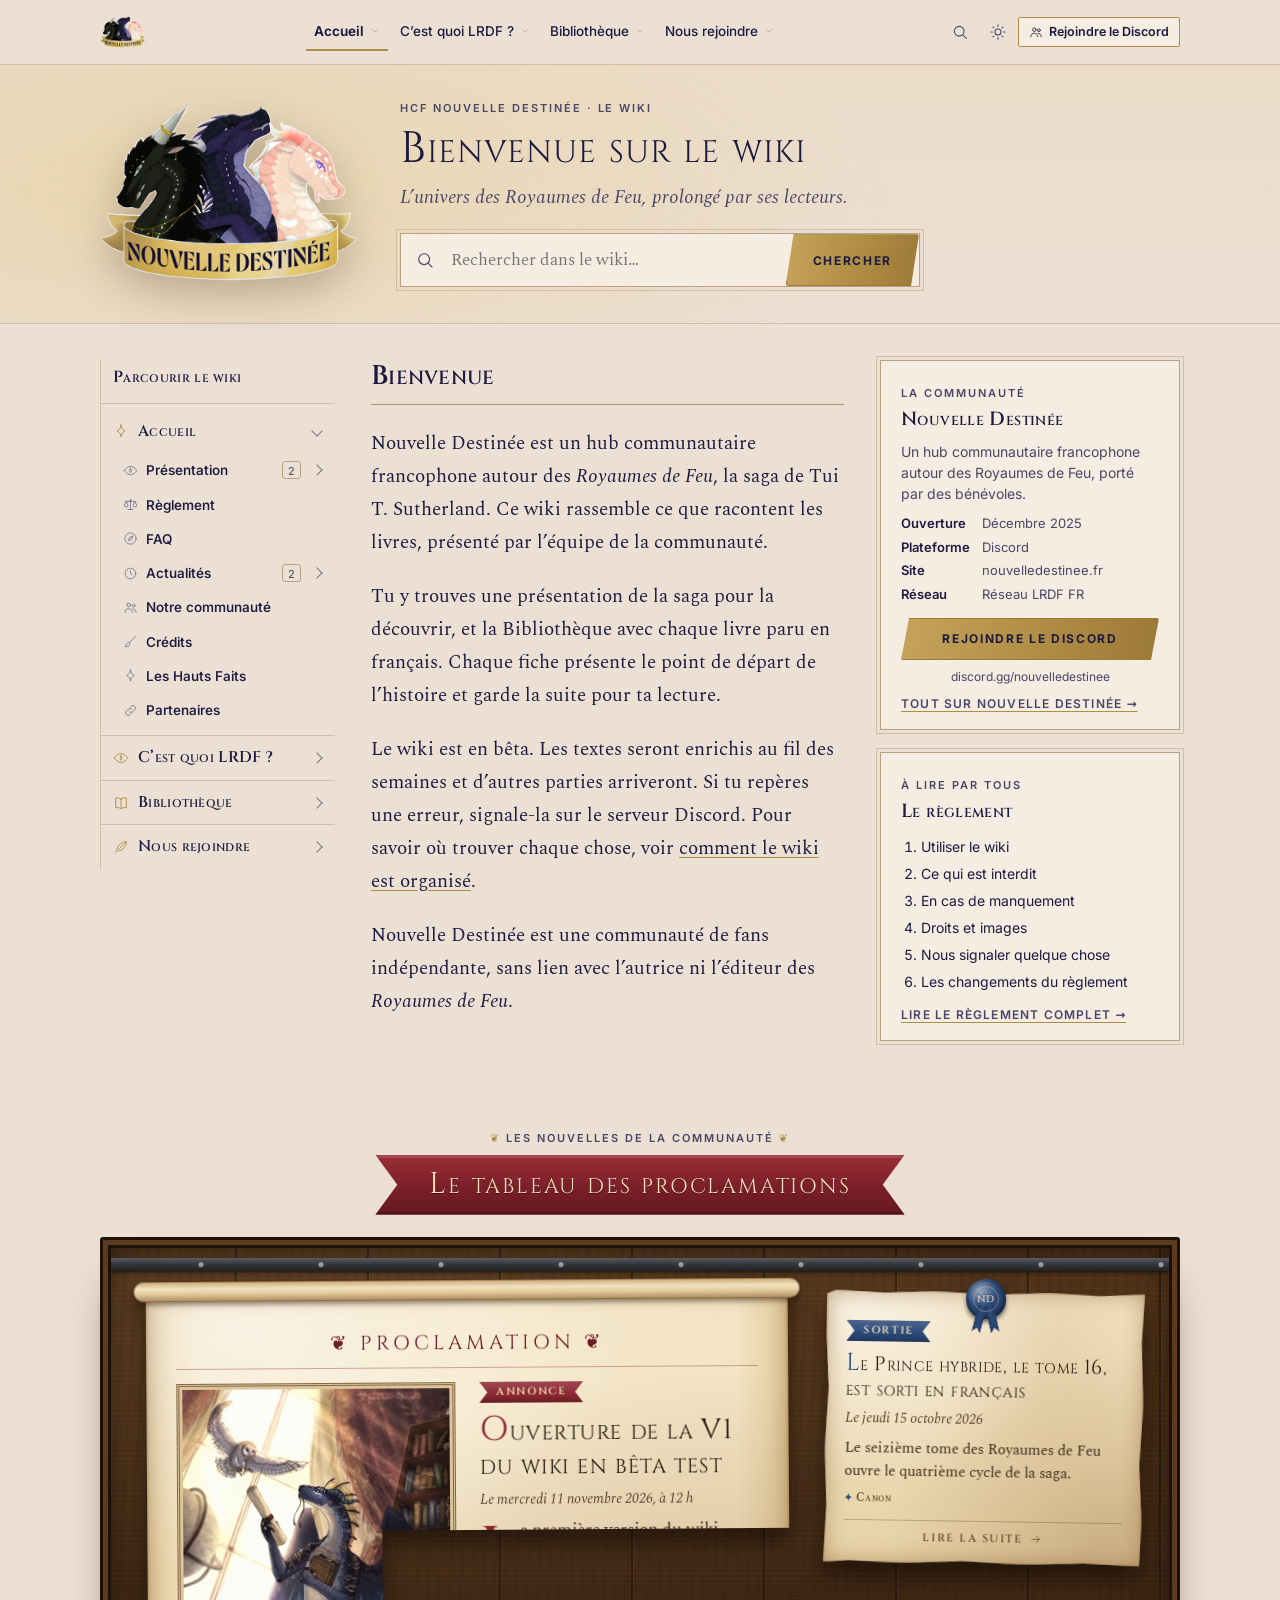
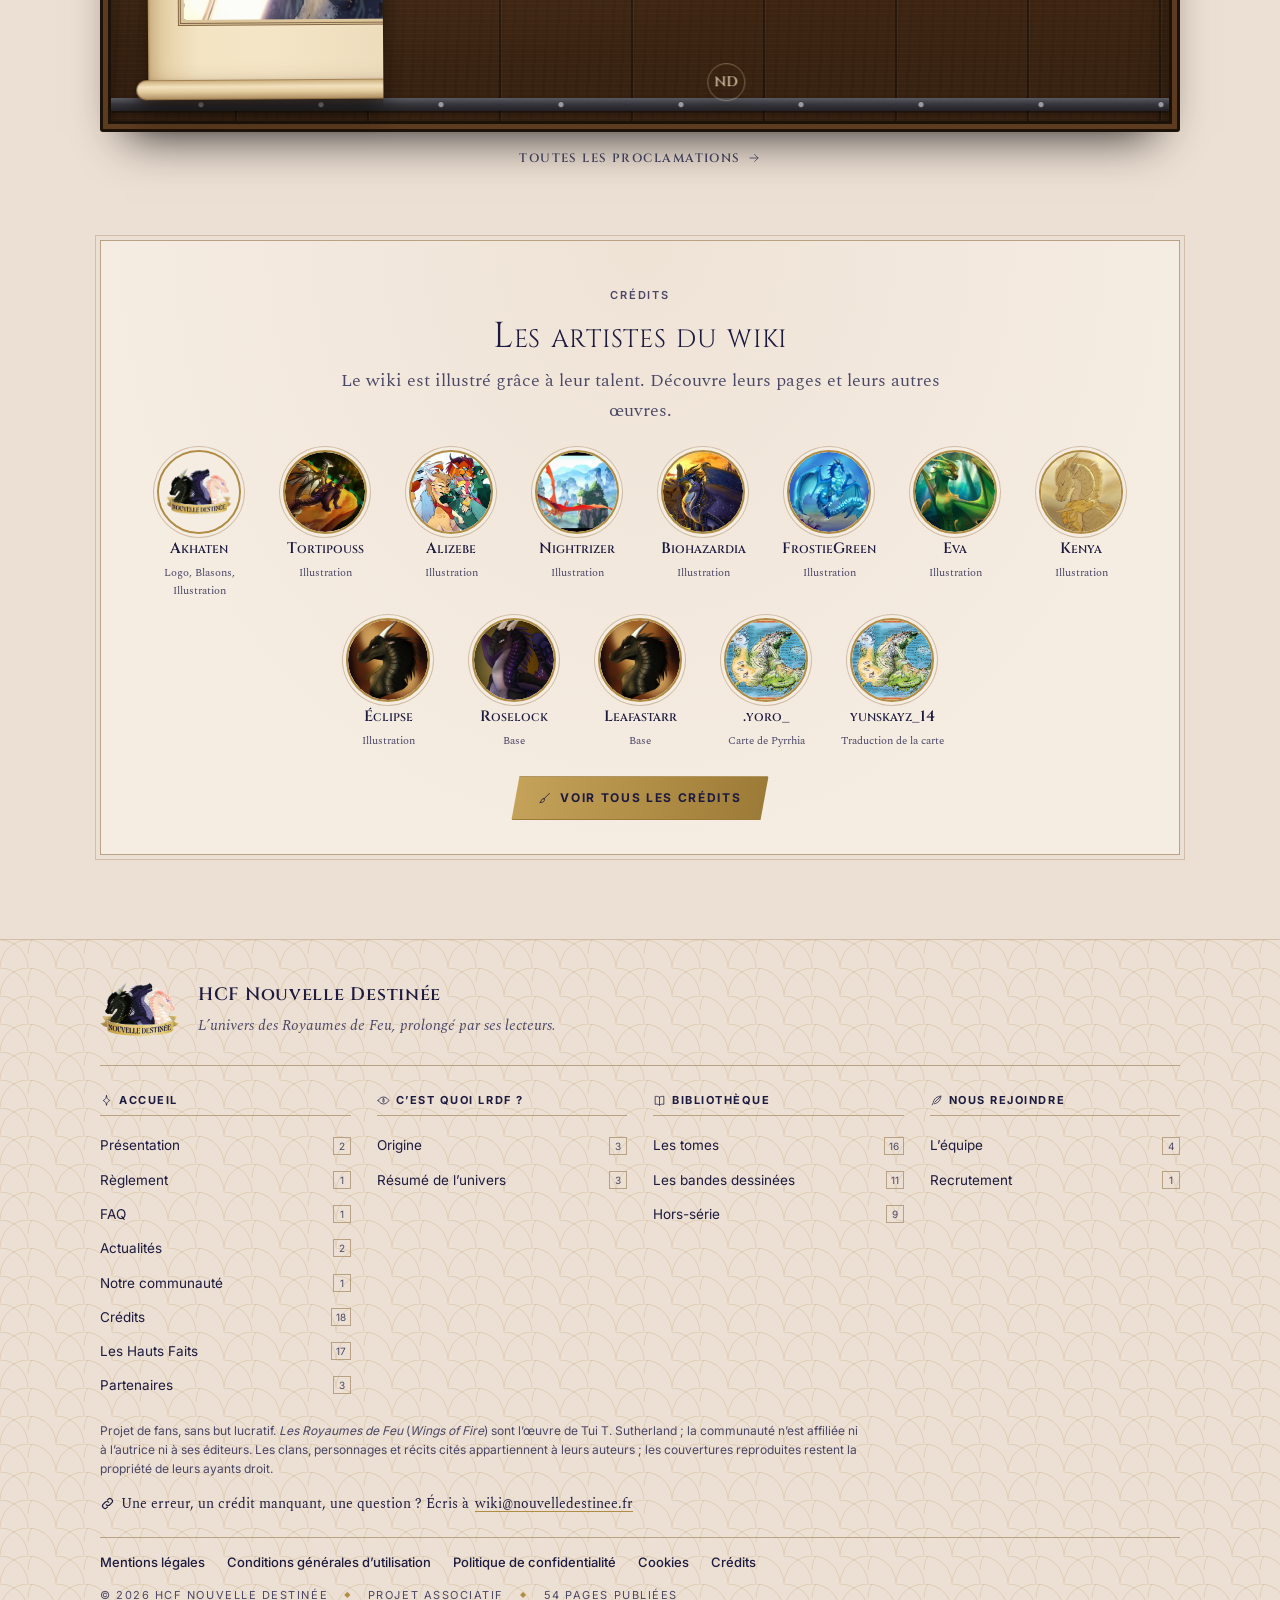
==== commit 60ed1190: "Wiki statique v1.1.0 Co-authored-by: Copilot App <223556219+Copilot@users.noreply.github.com>" ====
--- a/index.html
+++ b/index.html
@@ -3,20 +3,24 @@
 <head>
 <meta charset="utf-8">
 <meta name="viewport" content="width=device-width, initial-scale=1">
+<meta http-equiv="Content-Security-Policy" content="default-src 'self'; script-src 'self'; style-src 'self' 'unsafe-inline'; img-src 'self' data:; font-src 'self' data:; connect-src 'none'; object-src 'none'; base-uri 'self'; form-action 'self'">
+<meta name="referrer" content="strict-origin-when-cross-origin">
 <title>Wiki Nouvelle Destinée</title>
 <meta name="description" content="Le wiki de Nouvelle Destinée, hub communautaire francophone autour des Royaumes de Feu : la saga, son autrice et tous ses livres parus en français, sans révélation.">
 <link rel="icon" href="img/favicon.png">
 <link rel="stylesheet" href="css/charte.css">
 <link rel="stylesheet" href="css/wiki.css">
 <link rel="stylesheet" href="css/statique.css">
+<link rel="stylesheet" href="css/insignes.css">
 </head>
 <body>
-<a class="lien-evitement" href="#contenu" onclick="event.preventDefault();document.getElementById('contenu').focus()">Aller au contenu</a>
+<a class="lien-evitement" href="#contenu">Aller au contenu</a>
 <header id="entete" class="entete"></header>
 <main id="contenu" tabindex="-1"></main>
 <footer id="pied" class="pied ecailles"></footer>
 <noscript><p style="padding:40px;text-align:center">Le wiki a besoin de JavaScript pour s’afficher.</p></noscript>
 <script src="js/icones.js"></script>
+<script src="js/insignes.js"></script>
 <script src="js/donnees.js"></script>
 <script src="js/wiki.js"></script>
 </body>
--- a/css/statique.css
+++ b/css/statique.css
@@ -2,3 +2,150 @@
 .tableau-defile { overflow-x: auto; max-width: 100%; }
 .tableau-defile table { min-width: 100%; }
 .btn-compte svg { flex-shrink: 0; }
+
+.sommaire-haut { margin: 0 0 30px; padding: 18px 22px; border: 1px solid var(--trait-fort); outline: 1px solid var(--trait); outline-offset: 3px; background: var(--papier); }
+.sommaire-haut strong { display: flex; align-items: center; gap: 8px; font-family: var(--f-titre); font-variant: small-caps; font-size: 18px; margin-bottom: 8px; }
+.sommaire-haut strong svg { width: 18px; height: 18px; color: var(--or); }
+.sommaire-haut ol { margin: 0; padding-left: 22px; columns: 2 240px; column-gap: 28px; }
+.sommaire-haut li { break-inside: avoid; padding: 3px 0; }
+.sommaire-haut button { background: none; border: 0; padding: 0; font: inherit; color: var(--encre); text-align: left; cursor: pointer; text-decoration: underline; text-decoration-color: var(--trait-fort); text-underline-offset: 3px; }
+.sommaire-haut button:hover, .sommaire-haut button:focus-visible { color: var(--or); text-decoration-color: var(--or); }
+.carte-membre .avatar.grand > img:first-child { object-position: center 30%; }
+
+/* Photos rondes : toujours recadrées dans leur cercle, quelle que soit leur forme */
+.cr-avatar img, .avatar > img:first-child { width: 100% !important; height: 100% !important; aspect-ratio: 1; object-fit: cover; border-radius: 50%; }
+.cr-avatar { overflow: hidden; }
+
+/* Équipe : vignettes et carte d'identité (modèle des fiches RP) */
+.grille-mini-id { display: grid; grid-template-columns: repeat(auto-fill, minmax(min(300px, 100%), 1fr)); gap: 16px; margin: 14px 0 30px; }
+.carte-equipe .mi-photo img:not(.mi-blason) { width: 100%; height: 100%; object-fit: cover; }
+.carte-equipe .puces { display: flex; flex-wrap: wrap; gap: 6px; margin-top: 6px; }
+.carte-equipe .badge-role, .carte-id .badge-role { font-size: 10px; padding: 2px 8px; }
+.ci-bandeau .badge-role { border-color: rgba(255,255,255,.8) !important; box-shadow: 0 0 0 1px rgba(255,255,255,.35); }
+.ci-vide { color: var(--encre-2); opacity: .7; font-size: .92em; }
+.ci-bandeau .badge-role { flex: none !important; display: inline-block; }
+
+/* Équipe : Étoile, Sceaux, verso, anciens membres */
+.etoile-role { display: inline-flex; align-items: center; gap: 2px; vertical-align: middle; color: #c99a2e; font-family: var(--f-ui); font-variant: normal; }
+.etoile-role .insigne-svg { width: 1.35em; height: 1.35em; }
+.etoile-role b { font-size: .55em; font-weight: 700; color: var(--encre-2); }
+h1 .etoile-role, h2 .etoile-role { font-size: .85em; }
+.puce-fondateur { border-color: #c99a2e !important; color: #8a6a14 !important; }
+.ci-sceaux { margin-top: 18px; padding-top: 12px; border-top: 1px dashed var(--trait-fort); }
+.ci-sceaux > strong { display: block; font-family: var(--f-ui); font-size: 11px; letter-spacing: .12em; text-transform: uppercase; color: var(--encre-2); margin-bottom: 8px; }
+.sceaux { display: flex; align-items: center; gap: 12px; flex-wrap: wrap; }
+.sceaux-ligne { display: flex; gap: 6px; flex-wrap: wrap; }
+.sceau-f svg { width: 34px; height: 34px; display: block; border-radius: 50%; }
+.sceaux.grands .sceau-f svg { width: 58px; height: 58px; }
+.sceau-f.manquant { filter: grayscale(1); opacity: .38; }
+.sceaux small { font-family: var(--f-ui); font-size: 12px; color: var(--encre-2); font-style: italic; }
+.carte-flip { perspective: 1600px; max-width: 920px; }
+.carte-flip > .carte-id { transition: transform .22s ease-in; transform-origin: center; }
+.carte-flip.tourne > .carte-id:not([hidden]) { transform: rotateY(90deg); }
+.carte-id .ci-pied { display: flex; justify-content: space-between; align-items: center; gap: 10px; flex-wrap: wrap; }
+.ci-verso { padding: 24px 26px 18px; display: flex; flex-direction: column; gap: 14px; }
+.ci-verso h2 { margin: 0; font-family: var(--f-titre); font-variant: small-caps; font-size: 30px; }
+.ci-verso .ci-asavoir { margin: 0; }
+.carte-ancien { filter: sepia(.3) saturate(.85); --halo: #8a7357; }
+.ancien-ini { display: grid; place-items: center; width: 100%; height: 100%; font-family: var(--f-titre); font-size: 30px; color: #6b5638; background: color-mix(in srgb, #8a7357 22%, var(--papier-2)); }
+@media (prefers-reduced-motion: reduce) { .carte-flip > .carte-id { transition: none; } }
+
+/* Cartes d'identité aux couleurs du clan */
+.carte-flip .carte-id { border: 2px solid var(--halo); background: linear-gradient(165deg, color-mix(in srgb, var(--halo) 16%, var(--papier)) 0%, color-mix(in srgb, var(--halo) 6%, var(--papier)) 55%, color-mix(in srgb, var(--halo) 11%, var(--papier)) 100%); }
+.carte-flip .ci-bandeau { border-bottom: 3px solid color-mix(in srgb, var(--halo) 60%, #000); }
+.carte-flip .ci-cadre { border: 3px solid var(--halo); box-shadow: 0 0 0 4px color-mix(in srgb, var(--halo) 22%, transparent), 0 14px 26px -16px rgba(0,0,0,.55); }
+.carte-flip .ci-ligne { border-bottom-color: color-mix(in srgb, var(--halo) 45%, var(--trait)); }
+.carte-flip .ci-ligne dt, .carte-flip .ci-sceaux > strong, .carte-flip .hf-titre { color: color-mix(in srgb, var(--halo) 75%, var(--encre)); }
+.carte-flip .ci-asavoir { border-left-color: var(--halo); background: color-mix(in srgb, var(--halo) 11%, transparent); }
+.carte-flip .ci-asavoir strong { color: color-mix(in srgb, var(--halo) 75%, var(--encre)); }
+.carte-flip .ci-pied { border-top: 1px solid color-mix(in srgb, var(--halo) 35%, transparent); background: color-mix(in srgb, var(--halo) 7%, transparent); }
+[data-theme="sombre"] .carte-flip .ci-ligne dt, [data-theme="sombre"] .carte-flip .ci-asavoir strong, [data-theme="sombre"] .carte-flip .hf-titre { color: color-mix(in srgb, var(--halo) 60%, #fff); }
+
+/* Recrutement : un bandeau par pôle, une carte par rôle */
+.pole-recrut { margin: 34px 0 10px; }
+.pole-recrut > h2 { display: flex; align-items: center; gap: 12px; padding: 10px 14px; border-left: 5px solid var(--pole); background: color-mix(in srgb, var(--pole) 13%, transparent); border-radius: 0 10px 10px 0; }
+.pole-recrut > h2 small { margin-left: auto; white-space: nowrap; font-family: var(--f-ui); font-size: 12px; letter-spacing: .06em; color: var(--encre-2); font-variant: normal; }
+.pole-ico { display: grid; place-items: center; flex: none; width: 36px; height: 36px; border-radius: 50%; background: var(--pole); color: #fff; }
+.pole-ico svg, .poste-ico svg { width: 19px; height: 19px; fill: none; stroke: currentColor; stroke-width: 1.7; stroke-linecap: round; stroke-linejoin: round; }
+.postes { display: grid; grid-template-columns: repeat(auto-fill, minmax(min(100%, 300px), 1fr)); gap: 10px; margin-top: 12px; align-items: start; }
+.poste { border: 1px solid color-mix(in srgb, var(--pole) 40%, var(--trait)); border-top: 3px solid var(--pole); border-radius: 10px; background: var(--papier); }
+.poste[open] { grid-column: 1 / -1; }
+.poste summary { list-style: none; display: flex; align-items: center; gap: 12px; padding: 12px 14px; cursor: pointer; }
+.poste summary::-webkit-details-marker { display: none; }
+.poste-ico { display: grid; place-items: center; flex: none; width: 38px; height: 38px; border-radius: 10px; background: color-mix(in srgb, var(--pole) 16%, transparent); color: color-mix(in srgb, var(--pole) 70%, var(--encre)); }
+.poste-txt { display: flex; flex-direction: column; gap: 2px; flex: 1; min-width: 0; }
+.poste-txt strong { font-family: var(--f-titre); font-size: 18px; }
+.poste-txt small { color: var(--encre-2); font-style: italic; line-height: 1.35; }
+.poste-age { flex: none; font-family: var(--f-ui); font-size: 11px; font-weight: 700; padding: 3px 8px; border-radius: 99px; background: color-mix(in srgb, var(--pole) 18%, transparent); color: color-mix(in srgb, var(--pole) 60%, var(--encre)); white-space: nowrap; }
+.poste-chev { flex: none; color: var(--encre-3); transition: transform .15s; }
+.poste-chev svg { width: 18px; height: 18px; fill: none; stroke: currentColor; stroke-width: 2; }
+.poste[open] .poste-chev { transform: rotate(180deg); }
+.poste-corps { padding: 2px 18px 14px 64px; border-top: 1px dashed color-mix(in srgb, var(--pole) 35%, var(--trait)); }
+.poste summary:focus-visible { outline: 2px solid var(--pole); outline-offset: 2px; border-radius: 8px; }
+@media (max-width: 560px) { .poste-corps { padding-left: 16px; } .poste summary { flex-wrap: wrap; } .poste-age { margin-left: 50px; } }
+@media (prefers-reduced-motion: reduce) { .poste-chev { transition: none; } }
+
+/* Les créateurs de la saga : parchemin, filet doré, médaillon à l'encre */
+.createurs { display: grid; grid-template-columns: repeat(auto-fill, minmax(min(100%, 250px), 1fr)); gap: 12px; margin: 14px 0 26px; }
+.createur { display: flex; gap: 14px; align-items: flex-start; padding: 16px; background: var(--papier-2, var(--papier)); border: 1px solid color-mix(in srgb, #b8964f 55%, transparent); border-radius: 4px; box-shadow: inset 0 0 0 3px var(--papier-2, var(--papier)), inset 0 0 0 4px color-mix(in srgb, #b8964f 30%, transparent); }
+.createur-medaillon { flex: none; display: grid; place-items: center; width: 50px; height: 50px; border-radius: 50%; border: 1px solid var(--encre-2); box-shadow: inset 0 0 0 3px var(--papier-2, var(--papier)), inset 0 0 0 4px var(--encre-3); font-family: var(--f-titre); font-size: 18px; letter-spacing: .04em; color: var(--encre); }
+.createur-medaillon svg { width: 22px; height: 22px; fill: none; stroke: currentColor; stroke-width: 1.5; }
+.createur h3 { margin: 0; font-size: 1.05rem; }
+.createur-role { display: block; font-family: var(--f-ui); font-size: 10.5px; font-weight: 700; letter-spacing: .1em; text-transform: uppercase; color: #9a7a35; margin: 3px 0 6px; }
+[data-theme="sombre"] .createur-role { color: #d6b56a; }
+.createur p { margin: 0; font-size: .92rem; line-height: 1.5; }
+.createur-lien { display: inline-flex; align-items: center; gap: 4px; margin-top: 8px; font-family: var(--f-ui); font-size: 12.5px; font-weight: 600; }
+.createur-lien svg { width: 13px; height: 13px; fill: none; stroke: currentColor; stroke-width: 2; }
+.pied-contact { display: flex; align-items: center; gap: 6px; flex-wrap: wrap; font-size: 14px; margin: 14px 0 6px; }
+.pied-contact svg { width: 15px; height: 15px; fill: none; stroke: currentColor; stroke-width: 1.8; }
+
+/* Fiches des clans et figures dans les pages */
+.fiche-clan { display: grid; grid-template-columns: 76px 1fr; gap: 16px; align-items: start; margin: 14px 0; padding: 14px 16px; border-left: 3px solid var(--halo); background: color-mix(in srgb, var(--halo) 6%, transparent); border-radius: 0 10px 10px 0; scroll-margin-top: 90px; }
+.fiche-clan img { width: 76px; height: 76px; object-fit: contain; }
+.fiche-clan h3 { margin: 0 0 4px; }
+.fiche-clan p { margin: 0; }
+.figure-page { margin: 18px 0 24px; }
+.figure-page img { display: block; width: 100%; height: auto; border-radius: 6px; box-shadow: 0 12px 30px -18px rgba(0,0,0,.6); }
+.figure-page figcaption { margin-top: 6px; font-family: var(--f-ui); font-size: 12.5px; color: var(--encre-2); text-align: center; }
+.part-insigne .insigne-svg { width: 34px; height: 34px; }
+.part-insigne { display: inline-flex; margin-right: 8px; vertical-align: middle; }
+.part-logo { flex: none; width: 54px; height: 54px; object-fit: contain; border-radius: 8px; }
+@media (max-width: 480px) { .fiche-clan { grid-template-columns: 56px 1fr; } .fiche-clan img { width: 56px; height: 56px; } }
+.info-bulle { cursor: help; border-bottom: 1px dotted currentColor; }
+.accueil-tete { background: radial-gradient(75% 130% at 15% 50%, color-mix(in srgb, var(--or-pale) 75%, transparent), transparent 72%), linear-gradient(180deg, color-mix(in srgb, var(--or-pale) 22%, transparent), transparent); }
+
+/* FAQ : parties, questions repliables, cartes de contact */
+.faq-partie { margin: 30px 0 8px; }
+.faq-partie > h2 { display: flex; align-items: center; gap: 12px; }
+.faq-partie > h2 .pole-ico { --pole: var(--or, #b8964f); background: color-mix(in srgb, #b8964f 85%, #000); }
+.faq-theme { margin: 22px 0 8px; font-size: 1.1rem; }
+.faq-q { margin: 8px 0; border: 1px solid color-mix(in srgb, #b8964f 40%, var(--trait)); border-radius: 10px; background: var(--papier-2, var(--papier)); scroll-margin-top: 90px; }
+.faq-q summary { list-style: none; display: flex; align-items: center; justify-content: space-between; gap: 12px; padding: 12px 16px; cursor: pointer; font-family: var(--f-ui); font-weight: 600; font-size: 15px; }
+.faq-q summary::-webkit-details-marker { display: none; }
+.faq-q summary svg { flex: none; width: 18px; height: 18px; color: var(--encre-3); transition: transform .15s; }
+.faq-q[open] summary svg { transform: rotate(180deg); }
+.faq-q[open] summary { border-bottom: 1px dashed color-mix(in srgb, #b8964f 35%, var(--trait)); }
+.faq-q summary:focus-visible { outline: 2px solid #b8964f; outline-offset: 2px; border-radius: 8px; }
+.faq-r { padding: 4px 16px 10px; }
+.faq-cartes { display: grid; grid-template-columns: repeat(auto-fill, minmax(min(100%, 230px), 1fr)); gap: 10px; margin: 12px 0 16px; }
+.faq-carte { display: flex; align-items: center; gap: 12px; padding: 12px 14px; border: 1px solid color-mix(in srgb, #b8964f 45%, var(--trait)); border-radius: 10px; background: var(--papier-2, var(--papier)); color: inherit; text-decoration: none; }
+a.faq-carte:hover { border-color: #b8964f; }
+.faq-carte > svg { flex: none; width: 15px; height: 15px; margin-left: auto; color: var(--encre-3); }
+.faq-carte-ico { flex: none; display: grid; place-items: center; width: 38px; height: 38px; border-radius: 50%; border: 1px solid var(--encre-3); color: var(--encre); }
+.faq-carte-ico svg { width: 18px; height: 18px; }
+.faq-carte-txt { display: flex; flex-direction: column; gap: 2px; min-width: 0; }
+.faq-carte-txt strong { font-family: var(--f-ui); font-size: 14px; }
+.faq-carte-txt small { color: var(--encre-2); font-size: 12.5px; overflow-wrap: anywhere; }
+.faq-illus img { aspect-ratio: 21 / 8; object-fit: cover; }
+@media (prefers-reduced-motion: reduce) { .faq-q summary svg { transition: none; } }
+.grille-partenaires { grid-template-columns: repeat(auto-fill, minmax(min(100%, 360px), 1fr)); }
+.annonce-partenaire { font-family: var(--f-ui); font-size: 14px; line-height: 1.5; margin-top: 4px; overflow-wrap: anywhere; }
+.annonce-partenaire .ann-titre { font-weight: 800; font-size: 20px; margin: 2px 0 4px; }
+.annonce-partenaire .ann-t2 { font-size: 17px; } .annonce-partenaire .ann-t3 { font-size: 15px; }
+.annonce-partenaire .ann-citation { border-left: 3px solid var(--encre-3); padding-left: 10px; }
+.annonce-partenaire .ann-code { font-family: ui-monospace, Consolas, monospace; font-size: 13px; background: color-mix(in srgb, var(--encre) 8%, transparent); border: 1px solid var(--trait); border-radius: 6px; padding: 6px 10px; margin: 4px 0; }
+.annonce-partenaire .ann-vide { height: .7em; }
+.part-fondation { margin-top: 8px !important; font-family: var(--f-ui); font-size: 12px !important; color: var(--encre-2); }
+.part-statut { display: inline-block; margin: 0 0 8px; padding: 2px 9px; border-radius: 99px; font-family: var(--f-ui); font-size: 11px; font-weight: 700; background: color-mix(in srgb, #3fae6a 18%, transparent); color: color-mix(in srgb, #3fae6a 60%, var(--encre)); }
+.part-liens { display: flex; flex-wrap: wrap; gap: 8px; margin-top: 10px; }
+.part-liens .btn-mini svg { width: 13px; height: 13px; }
--- a/css/insignes.css
+++ b/css/insignes.css
@@ -0,0 +1,30 @@
+/* Insignes des Hauts Faits */
+.insigne-svg{display:block;width:44px;height:44px;overflow:visible}
+/* Vitrine sous la photo */
+.hauts-faits{margin:10px 0 4px;text-align:center}
+.hauts-faits .hf-titre{display:block;color:inherit;text-decoration:none;font-family:Spectral,Georgia,serif;font-size:.78rem;letter-spacing:.12em;text-transform:uppercase;opacity:.75;margin-bottom:6px}
+.hauts-faits .hf-rang{display:flex;flex-wrap:wrap;justify-content:center;gap:6px}
+.hf-insigne{position:relative;display:inline-block;border-radius:50%;outline-offset:2px}
+.hf-insigne.manquant{filter:grayscale(1);opacity:.32}
+.hf-insigne:hover:not(.manquant){transform:translateY(-1px)}
+.hf-insigne.manquant:hover,.hf-insigne.manquant:focus-visible{opacity:.6}
+/* Bulle unique, placée par le script selon la place à l'écran */
+.hf-bulle{position:fixed;left:0;top:0;z-index:1000;max-width:min(240px,calc(100vw - 16px));background:#1d1638;color:#f1ead7;border:1px solid rgba(233,184,79,.35);border-radius:8px;padding:7px 9px;font-size:.78rem;line-height:1.4;pointer-events:none;opacity:0;transition:opacity .12s;box-shadow:0 4px 14px rgba(0,0,0,.25)}
+.hf-bulle.visible{opacity:1}
+.hf-bulle b{display:block;color:#e9b84f;font-weight:600}
+.hf-bulle small{display:block;margin-top:4px;opacity:.65;font-size:.7rem}
+/* Page Les Hauts Faits */
+.hf-liste{display:grid;grid-template-columns:repeat(auto-fill,minmax(280px,1fr));gap:12px;margin-bottom:28px}
+.hf-fiche{display:flex;gap:14px;align-items:flex-start;padding:14px;border:1px solid var(--filet, rgba(0,0,0,.12));border-radius:12px;background:var(--papier-2, transparent);scroll-margin-top:90px}
+.hf-fiche .insigne-svg,.hf-fiche .sceau-f{flex:none;width:58px;height:58px}
+.hf-fiche .sceau-f svg{width:100%;height:100%}
+.hf-fiche h3{margin:0 0 4px;font-size:1.05rem}
+.hf-fiche p{margin:0 0 6px;font-size:.92rem}
+.hf-fiche .hf-note{opacity:.75;font-size:.85rem}
+.hf-qui{font-size:.85rem!important}.hf-qui strong{margin-right:4px}
+.hf-personne{opacity:.6;font-style:italic}
+.hf-fiche.hf-vise{outline:2px solid #e9b84f;outline-offset:2px}
+.carte-id-ancien{filter:sepia(.25) saturate(.85)}
+.carte-id-ancien .ci-cadre{aspect-ratio:1;display:grid}
+.carte-id-ancien .ancien-ini{font-size:64px}
+.carte-ancien{cursor:pointer}
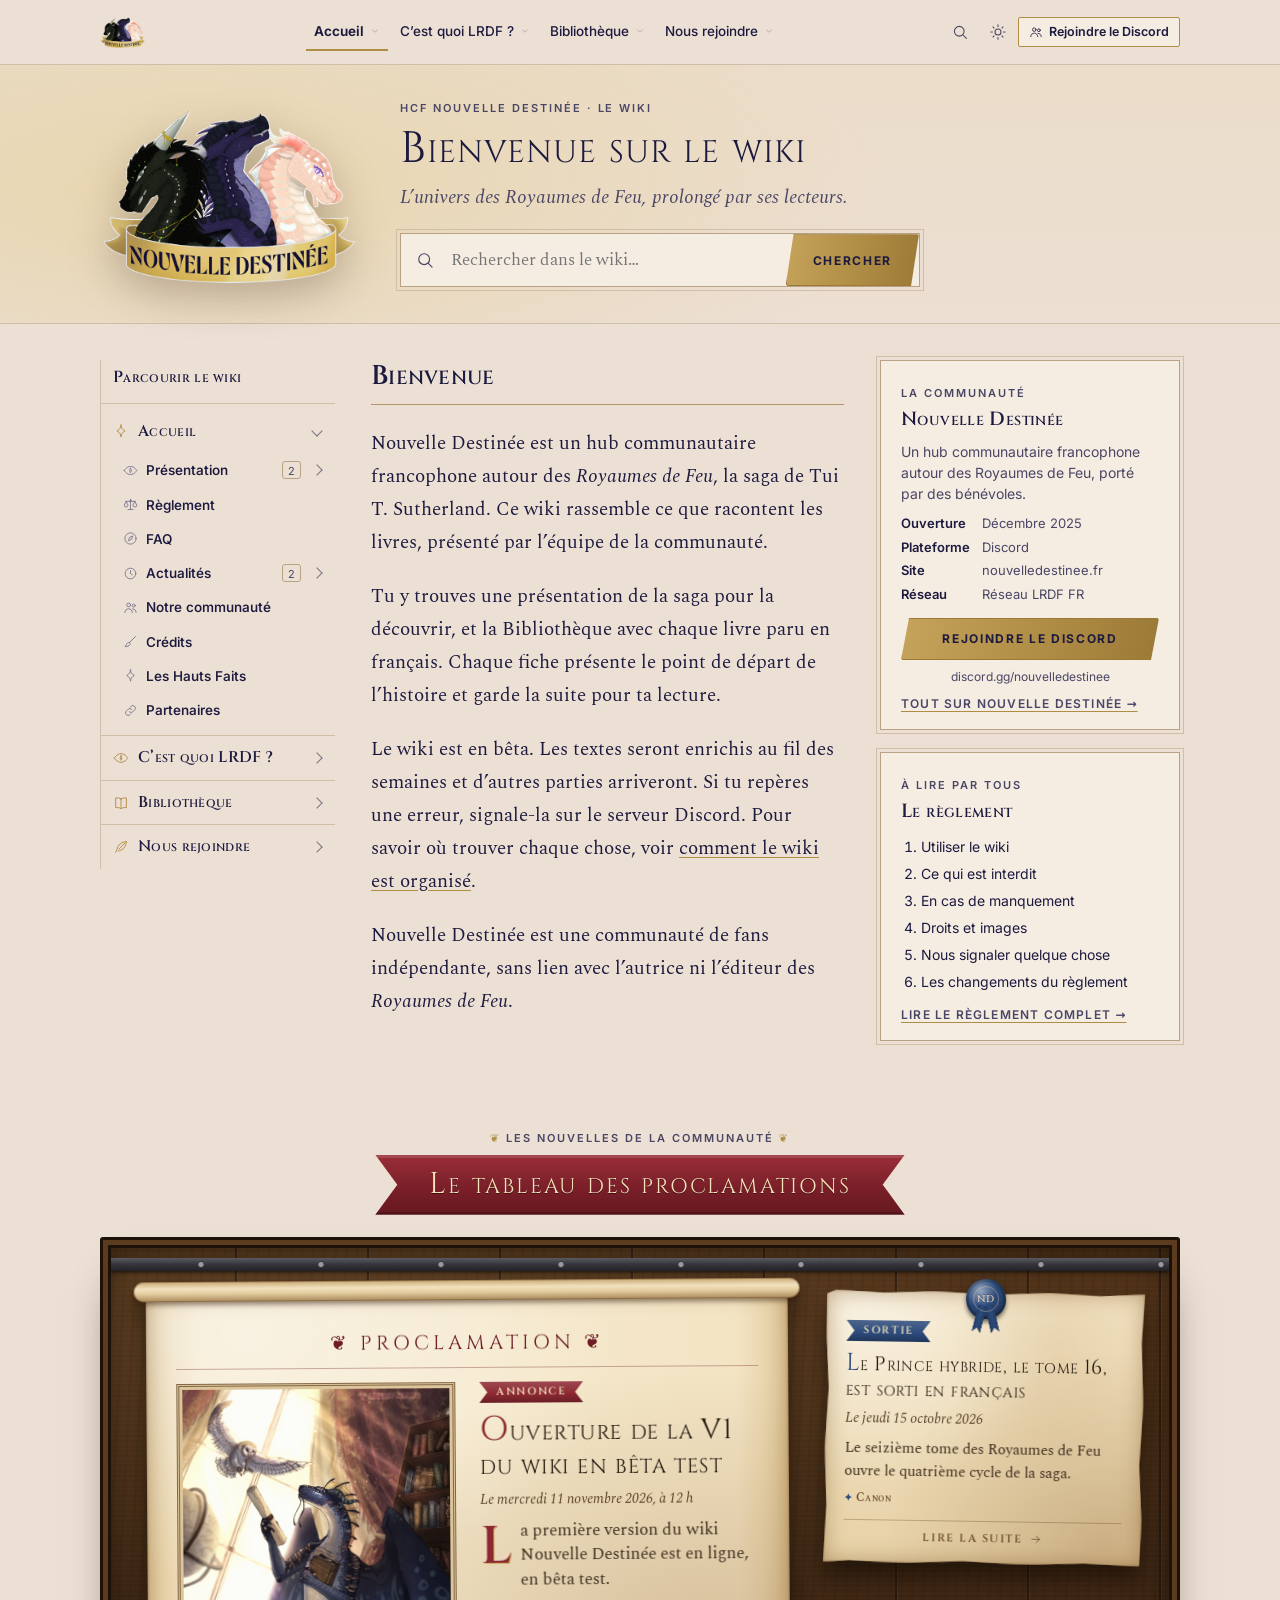
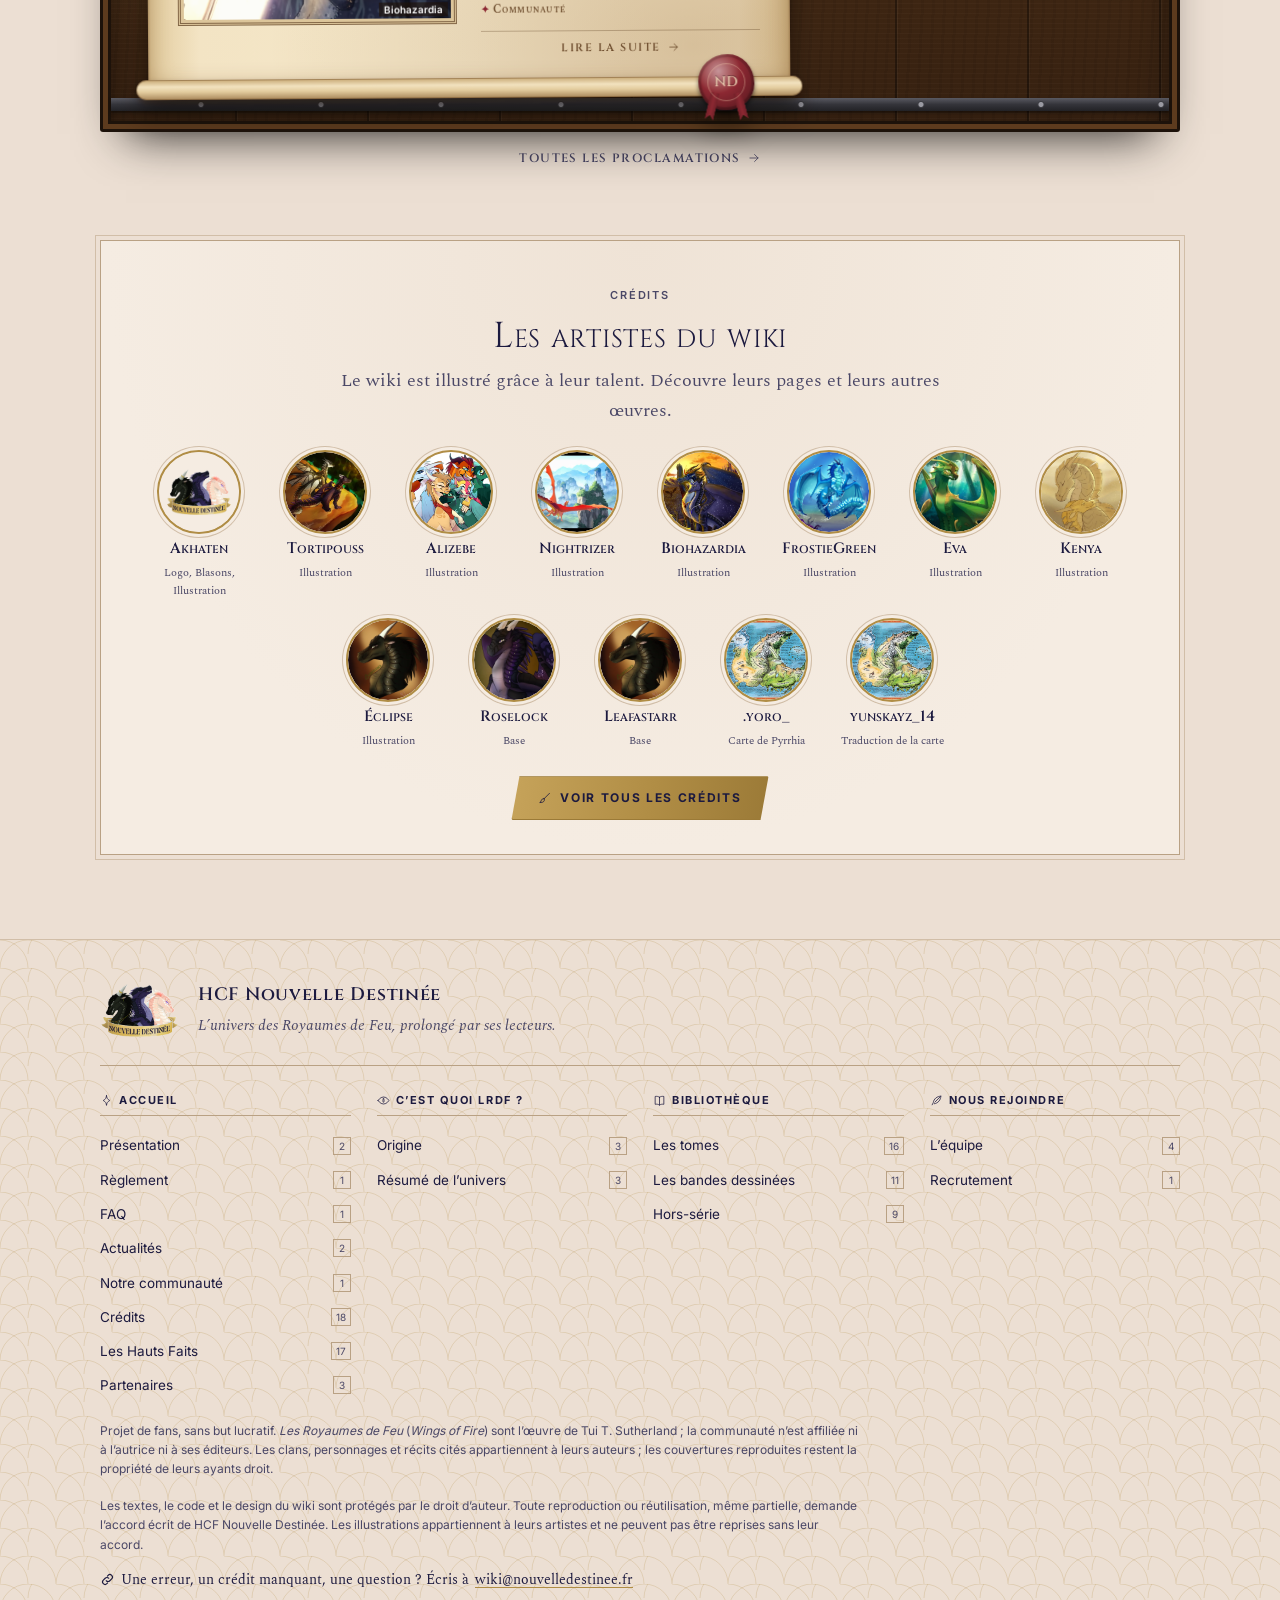
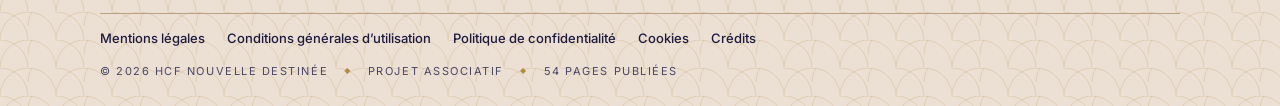
==== commit 5cdcc0a6: "V1.1.1 : page 404, licence, aperçu de partage, Open Graph, mentions de droits Co-authored-by: Copilo" ====
--- a/index.html
+++ b/index.html
@@ -7,6 +7,19 @@
 <meta name="referrer" content="strict-origin-when-cross-origin">
 <title>Wiki Nouvelle Destinée</title>
 <meta name="description" content="Le wiki de Nouvelle Destinée, hub communautaire francophone autour des Royaumes de Feu : la saga, son autrice et tous ses livres parus en français, sans révélation.">
+<meta name="theme-color" content="#c9a55a">
+<link rel="canonical" href="https://wiki.nouvelledestinee.fr/">
+<meta property="og:type" content="website">
+<meta property="og:site_name" content="Wiki Nouvelle Destinée">
+<meta property="og:title" content="Wiki Nouvelle Destinée">
+<meta property="og:description" content="L’univers des Royaumes de Feu, prolongé par ses lecteurs : la saga, son autrice et tous ses livres parus en français, sans révélation.">
+<meta property="og:url" content="https://wiki.nouvelledestinee.fr/">
+<meta property="og:image" content="https://wiki.nouvelledestinee.fr/img/apercu-partage.jpg">
+<meta property="og:image:width" content="1200">
+<meta property="og:image:height" content="630">
+<meta property="og:image:alt" content="Logo de Nouvelle Destinée et titre du wiki">
+<meta property="og:locale" content="fr_FR">
+<meta name="twitter:card" content="summary_large_image">
 <link rel="icon" href="img/favicon.png">
 <link rel="stylesheet" href="css/charte.css">
 <link rel="stylesheet" href="css/wiki.css">
--- a/css/wiki.css
+++ b/css/wiki.css
@@ -1,5 +1,5 @@
 /* ==========================================================================
-   Wiki Nouvelle Destinée — compléments au site v1 (version hébergée sur Claude)
+   Wiki Nouvelle Destinée — compléments au site v1
    Livres et blasons animés, tableau de bord staff, éditeur, notes.
    Toutes les valeurs s'appuient sur les jetons de charte.css.
    ========================================================================== */
